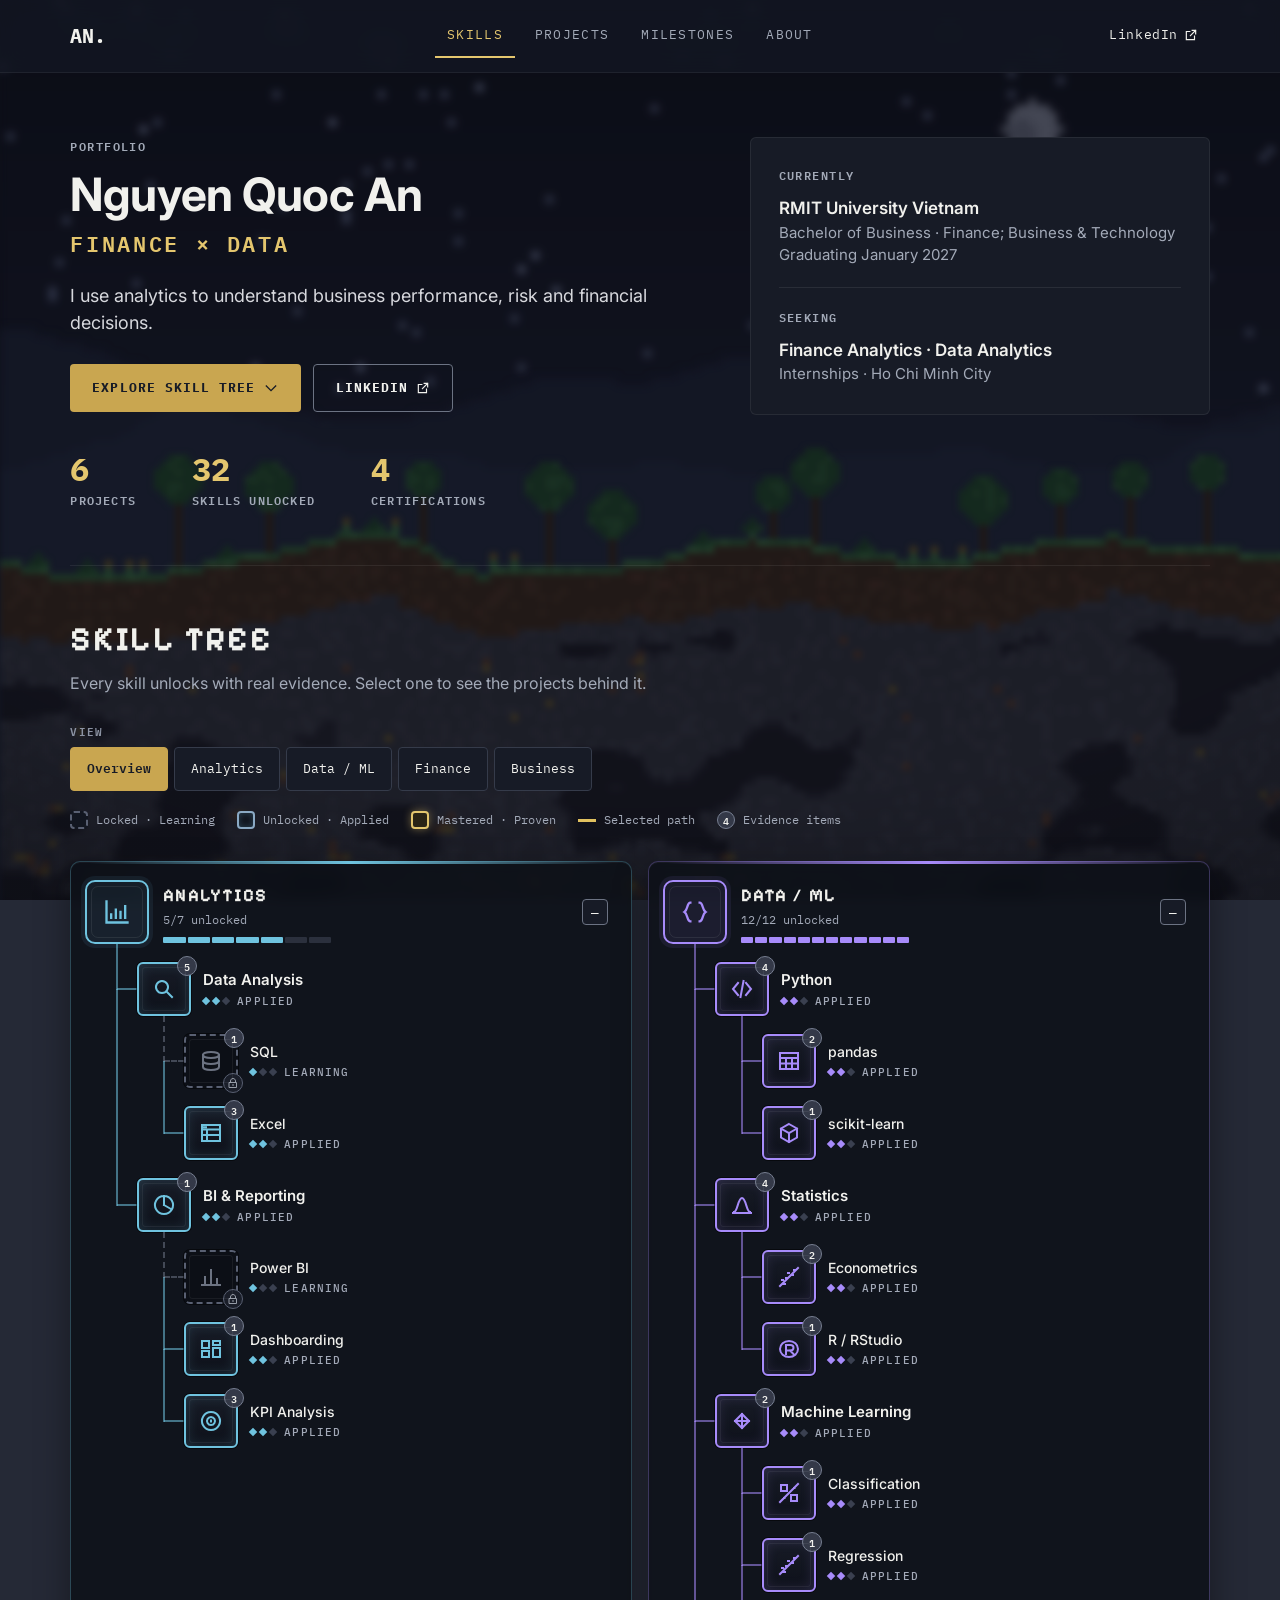
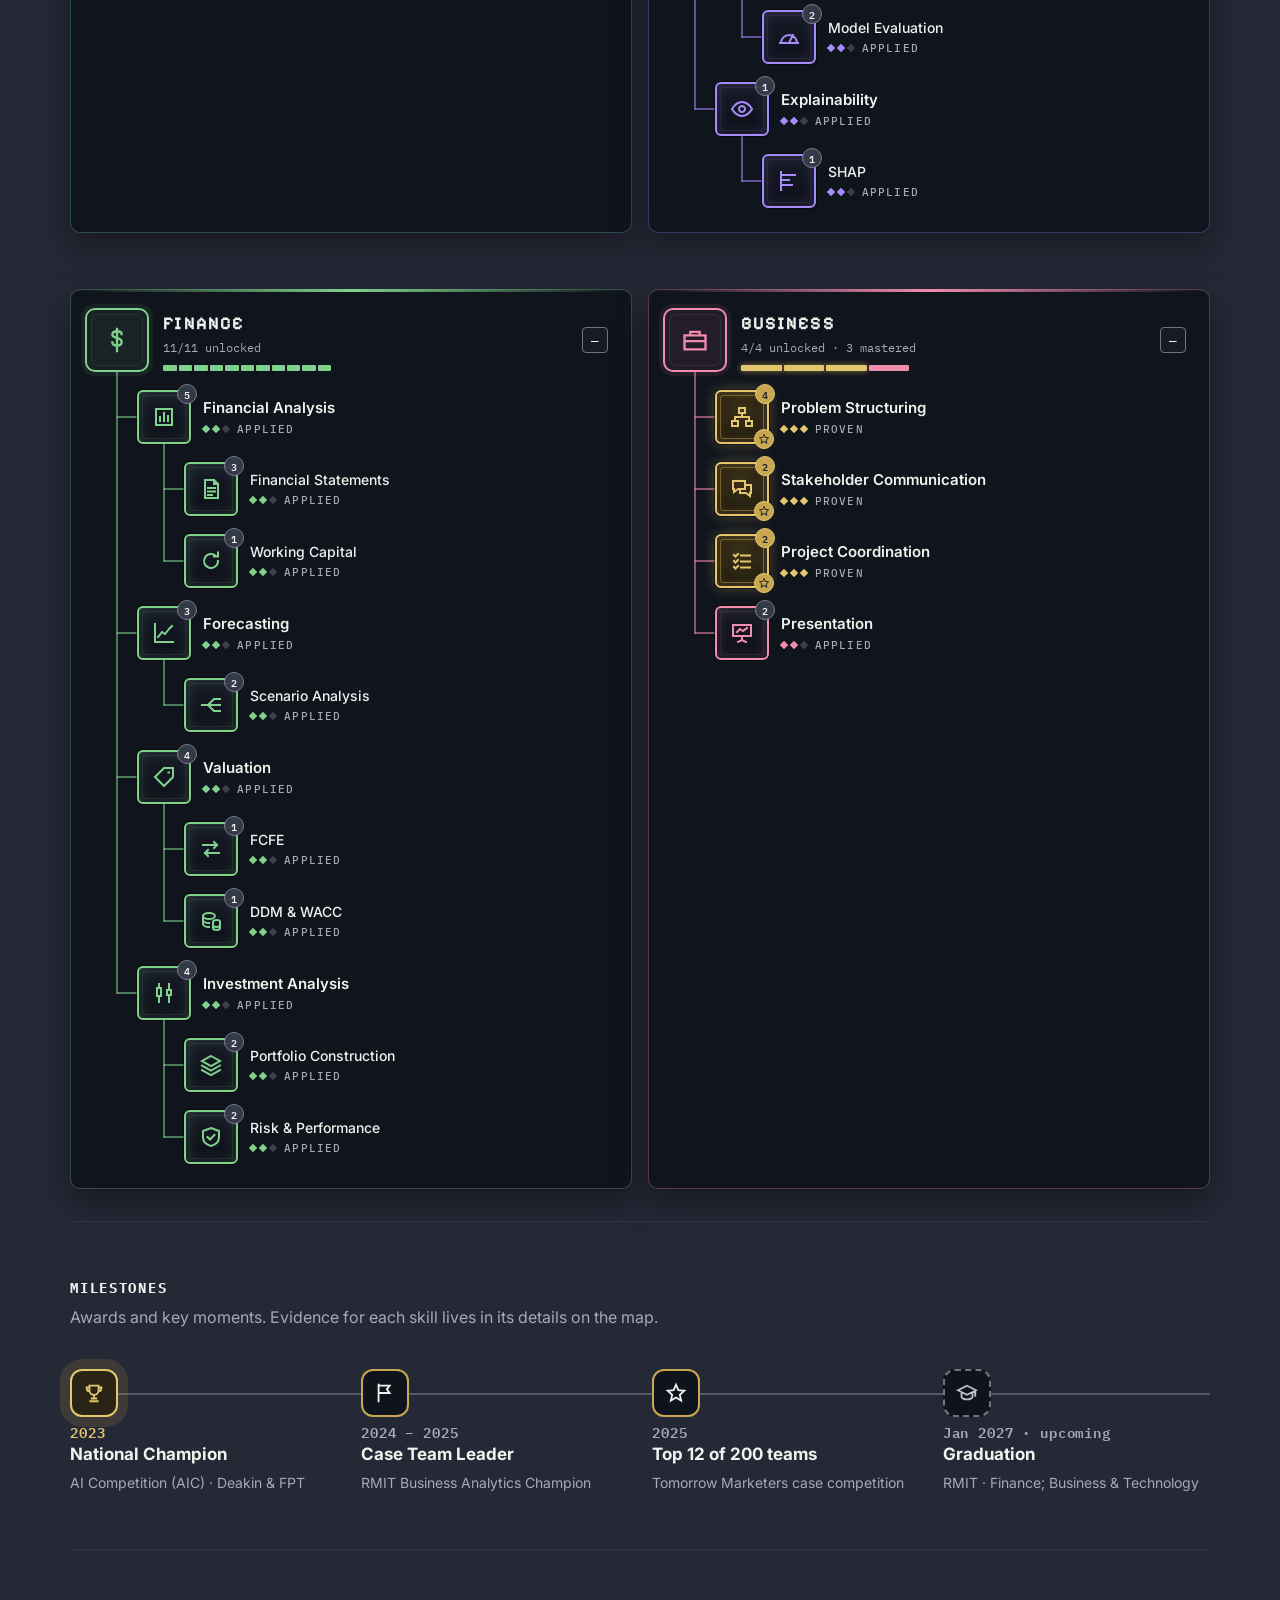
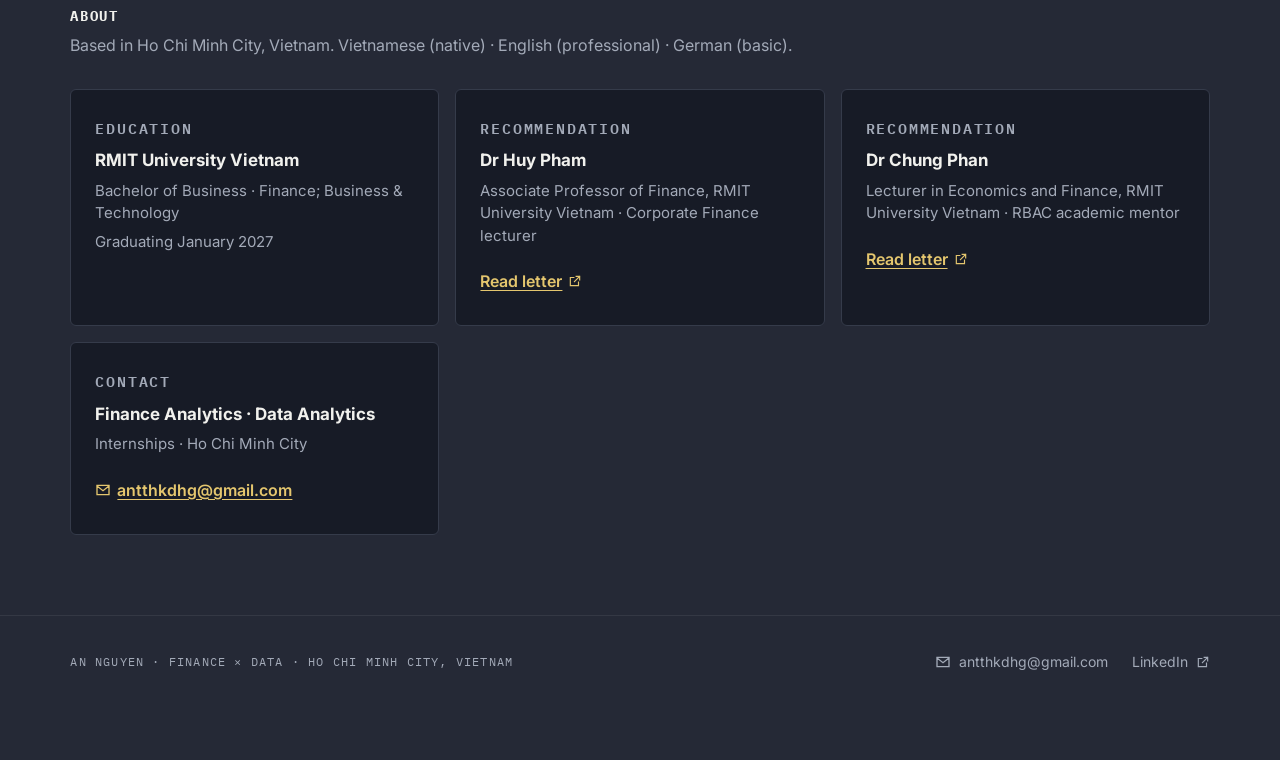
==== index.html @ 6ea1de34 "Rename hero button to Explore skill tree Co-Authored-By: Claude Opus 5.5 <noreply@anthropic.com> Cla" ====
<!doctype html>
<html lang="en">
<head>
  <meta charset="utf-8">
  <meta name="viewport" content="width=device-width, initial-scale=1">
  <title>Nguyen Quoc An · Finance × Data</title>
  <meta name="description" content="Portfolio of Nguyen Quoc An (An Nguyen): finance and data analytics skills, each connected to the projects, roles and certifications that prove it.">
  <meta property="og:title" content="Nguyen Quoc An · Finance × Data">
  <meta property="og:description" content="A skill tree of finance and data skills, each unlocked by real evidence.">
  <meta property="og:type" content="website">
  <meta name="theme-color" content="#252936">
  <link rel="icon" href="assets/img/favicon.svg" type="image/svg+xml">
  <link rel="preconnect" href="https://fonts.googleapis.com">
  <link rel="preconnect" href="https://fonts.gstatic.com" crossorigin>
  <link href="https://fonts.googleapis.com/css2?family=IBM+Plex+Mono:wght@400;500;600;700&family=Inter:wght@400;500;600;700&family=Pixelify+Sans:wght@600;700&display=swap" rel="stylesheet">
  <link rel="stylesheet" href="assets/css/style.css?v=202610120314">
</head>
<body>
  <a class="skip-link" href="#main">Skip to content</a>
  <header class="site-header" id="site-header"></header>

  <main id="main">
    <!-- Hero (filled from data.js) -->
    <section class="hero container" aria-labelledby="hero-name">
      <div class="hero__grid">
        <div>
          <p class="kicker">Portfolio</p>
          <h1 id="hero-name"></h1>
          <p class="hero__tag" id="hero-tag"></p>
          <p class="hero__intro" id="hero-intro"></p>
          <div class="hero__actions" id="hero-actions"></div>
          <ul class="stats" id="hero-stats" aria-label="At a glance"></ul>
        </div>
        <aside class="status-card" id="status-card" aria-label="Current status"></aside>
      </div>
    </section>

    <div class="container"><hr class="divider"></div>

    <!-- Capability map -->
    <section class="map-section container" id="map" aria-labelledby="map-title">
      <h2 class="section-title" id="map-title">Skill tree</h2>
      <p class="section-sub">Every skill unlocks with real evidence. Select one to see the projects behind it.</p>

      <div class="map-controls">
        <fieldset class="view-control">
          <legend>View</legend>
          <div class="opts" id="view-opts"></div>
        </fieldset>
        <ul class="legend" aria-label="Legend">
          <li><span class="lg-node lg-node--learning" aria-hidden="true"></span>Locked · Learning</li>
          <li><span class="lg-node" aria-hidden="true"></span>Unlocked · Applied</li>
          <li><span class="lg-node lg-node--proven" aria-hidden="true"></span>Mastered · Proven</li>
          <li><span class="lg lg--path" aria-hidden="true"></span>Selected path</li>
          <li><span class="lg lg--badge" aria-hidden="true">4</span>Evidence items</li>
        </ul>
      </div>

      <div class="map-desktop" id="map-desktop">
        <svg class="map-trunk" id="map-trunk" aria-hidden="true"></svg>
        <div class="map-root" id="map-root"></div>
        <div class="branches" id="branches"></div>
      </div>
      <div class="map-mobile" id="map-mobile"></div>
      <noscript><p class="empty">The capability map needs JavaScript. You can still browse the <a href="projects.html">projects</a>.</p></noscript>
    </section>

    <div class="container"><hr class="divider"></div>

    <!-- Milestones -->
    <section class="block container" id="milestones" aria-labelledby="ms-title">
      <h2 class="section-title" id="ms-title">Milestones</h2>
      <p class="section-sub">Awards and key moments. Evidence for each skill lives in its details on the map.</p>
      <ol class="timeline" id="timeline"></ol>
    </section>

    <div class="container"><hr class="divider"></div>

    <!-- About -->
    <section class="block container" id="about" aria-labelledby="about-title">
      <h2 class="section-title" id="about-title">About</h2>
      <p class="section-sub" id="about-sub"></p>
      <div class="about-grid" id="about-grid"></div>
    </section>
  </main>

  <footer class="site-footer" id="site-footer"></footer>

  <!-- Evidence drawer (desktop) / bottom sheet (mobile) -->
  <div class="scrim" id="scrim" hidden></div>
  <aside class="drawer" id="drawer" role="dialog" aria-modal="true" aria-labelledby="drawer-title" hidden>
    <div class="drawer__inner" id="drawer-inner"></div>
  </aside>
  <div class="preview" id="preview" aria-hidden="true"></div>

  <script src="assets/js/bg.js?v=202610120314" defer></script>
  <script src="assets/js/data.js?v=202610120314"></script>
  <script src="assets/js/common.js?v=202610120314"></script>
  <script src="assets/js/map.js?v=202610120314"></script>
</body>
</html>
---- assets/css/style.css ----
/* ==========================================================================
   An Nguyen — Finance × Data portfolio
   Design tokens first; components reference tokens, never raw hex.
   ========================================================================== */
:root {
  --surface-base: #252936;
  --surface-elevated: #171B26;
  --surface-node: #0F131C;
  --surface-raised: #1E2230;
  --surface-header: #1F2330;
  --text-primary: #F1F1ED;
  --text-secondary: #A3AAB8;
  --text-muted: #8C93A3;
  --border-default: #606877;
  --border-subtle: #353B4A;
  --border-hover: #B7BDC8;
  --border-active: #E4C66E;
  --connector: rgba(129, 136, 151, 0.7);
  --connector-related: rgba(201, 166, 80, 0.55);
  --connector-selected: #E1C15F;
  --accent-gold: #C9A650;
  --accent-gold-hi: #E4C66E;
  --accent-data: #72B7B2;
  --accent-finance: #87A7D7;
  --state-learning: #6E7686;
  --state-proven: #C9A650;
  --proven-fill: #2A2416;
  --tooltip-fill: #150F1C;
  --tooltip-edge: #573B76;
  --on-gold: #171B26;

  --font-sans: "Inter", system-ui, -apple-system, "Segoe UI", Roboto, sans-serif;
  --font-mono: "IBM Plex Mono", ui-monospace, SFMono-Regular, Menlo, Consolas, monospace;

  --gutter: clamp(16px, 5.5vw, 80px);
  --radius: 4px;
  --node: 58px;
  --row-gap: 18px;
  --stub: 20px;

  --bg-sky: #0B0E18;
  --bg-blur: 3px;
  --bg-tint: rgba(18, 21, 31, 0.28);
  --surface-glass: rgba(20, 24, 35, 0.78);

  --t-fast: 140ms;
  --t-mid: 200ms;
  --t-slow: 260ms;
  --ease: cubic-bezier(0.2, 0.7, 0.2, 1);
}

*, *::before, *::after { box-sizing: border-box; }
html { scroll-behavior: smooth; scroll-padding-top: 88px; }
body {
  margin: 0;
  background: var(--surface-base);
  color: var(--text-primary);
  font-family: var(--font-sans);
  font-size: 16px;
  line-height: 1.5;
  -webkit-font-smoothing: antialiased;
}
img, svg { display: block; }

/* ---- Pixel-world background (drawn by assets/js/bg.js) ----
   Fixed behind all content. Each layer is blurred once and only translated
   on scroll, so the blur is never recomputed while scrolling. */
.world-bg { position: fixed; inset: 0; z-index: -1; overflow: hidden; pointer-events: none; background: var(--bg-sky); }
.world-bg__layer { position: absolute; left: 0; top: 0; image-rendering: pixelated; image-rendering: crisp-edges; filter: blur(var(--bg-blur)); will-change: transform; transform: translate3d(0, 0, 0); }
.world-bg__sky { filter: blur(calc(var(--bg-blur) + 1px)); }
.world-bg__far { filter: blur(calc(var(--bg-blur) + 2px)); }
.world-bg::after { content: ""; position: absolute; inset: 0; background:
    radial-gradient(120% 90% at 50% 40%, transparent 55%, rgba(5, 6, 10, 0.45) 100%),
    var(--bg-tint); }
@media print { .world-bg { display: none; } }
a { color: var(--accent-gold-hi); text-underline-offset: 3px; }
a:hover { color: #F3DC94; }
button { font: inherit; color: inherit; }
:focus-visible { outline: 2px solid #FFFFFF; outline-offset: 3px; border-radius: 2px; }
.icon { fill: none; stroke: currentColor; stroke-width: 2; stroke-linecap: square; stroke-linejoin: miter; flex: none; }
.mono { font-family: var(--font-mono); }
.sr-only { position: absolute; width: 1px; height: 1px; padding: 0; margin: -1px; overflow: hidden; clip: rect(0, 0, 0, 0); white-space: nowrap; border: 0; }
.container { width: 100%; max-width: 1440px; margin: 0 auto; padding-inline: var(--gutter); }

.skip-link { position: absolute; left: 16px; top: -48px; z-index: 100; background: var(--accent-gold); color: var(--on-gold); padding: 10px 16px; border-radius: var(--radius); font-weight: 600; }
.skip-link:focus { top: 12px; }

.kicker { font-family: var(--font-mono); font-size: 12px; font-weight: 600; letter-spacing: 0.12em; text-transform: uppercase; color: var(--text-secondary); margin: 0; }
.section-title { font-family: var(--font-mono); font-size: 14px; font-weight: 700; letter-spacing: 0.12em; text-transform: uppercase; margin: 0; }
.section-sub { color: var(--text-secondary); margin: 6px 0 0; font-size: 16px; }
.divider { border: 0; border-top: 1px solid rgba(255, 255, 255, 0.07); margin: 0; }

/* ------------------------------------------------------------ header */
.site-header { position: sticky; top: 0; z-index: 40; background: var(--surface-header); border-bottom: 1px solid rgba(255, 255, 255, 0.06); }
@supports ((backdrop-filter: blur(1px)) or (-webkit-backdrop-filter: blur(1px))) {
  .site-header { background: var(--surface-glass); -webkit-backdrop-filter: blur(14px) saturate(120%); backdrop-filter: blur(14px) saturate(120%); }
}
.header__inner { height: 72px; display: flex; align-items: center; gap: 24px; }
.brand { font-family: var(--font-mono); font-weight: 700; font-size: 20px; color: var(--text-primary); text-decoration: none; }
.nav { display: flex; align-items: center; flex: 1; justify-content: space-between; margin-left: 32px; }
.nav ul { display: flex; gap: 8px; list-style: none; margin: 0 auto; padding: 0; }
.nav a { font-family: var(--font-mono); font-size: 13px; letter-spacing: 0.1em; text-transform: uppercase; color: var(--text-secondary); text-decoration: none; display: inline-flex; align-items: center; gap: 6px; min-height: 44px; padding: 0 12px; border-bottom: 2px solid transparent; }
.nav a:hover { color: var(--text-primary); }
.nav a[aria-current="page"] { color: var(--accent-gold-hi); border-bottom-color: var(--accent-gold-hi); }
.nav__ext { display: flex; gap: 4px; }
.nav__ext a { color: var(--text-primary); text-transform: none; letter-spacing: 0.04em; }
.menu-btn { display: none; margin-left: auto; width: 44px; height: 44px; align-items: center; justify-content: center; background: transparent; border: 1px solid var(--border-subtle); border-radius: var(--radius); cursor: pointer; }

@media (max-width: 879px) {
  .menu-btn { display: inline-flex; }
  .nav { display: none; position: absolute; top: 72px; left: 0; right: 0; margin: 0; flex-direction: column; align-items: stretch; background: var(--surface-header); border-bottom: 1px solid var(--border-subtle); padding: 8px var(--gutter) 16px; }
  .nav.is-open { display: flex; }
  .nav ul { flex-direction: column; margin: 0; gap: 0; }
  .nav a { min-height: 48px; border-bottom: 1px solid var(--border-subtle); }
  .nav a[aria-current="page"] { border-bottom-color: var(--border-subtle); }
  .nav__ext { flex-direction: column; }
}

/* ------------------------------------------------------------ buttons, chips, pills */
.btn { display: inline-flex; align-items: center; justify-content: center; gap: 8px; min-height: 48px; padding: 0 22px; border-radius: var(--radius); font-family: var(--font-mono); font-size: 13px; font-weight: 700; letter-spacing: 0.08em; text-transform: uppercase; text-decoration: none; cursor: pointer; transition: background var(--t-fast), border-color var(--t-fast), color var(--t-fast); }
.btn--primary { background: var(--accent-gold); color: var(--on-gold); border: 0; }
.btn--primary:hover { background: var(--accent-gold-hi); color: var(--on-gold); }
.btn--ghost { background: transparent; color: var(--text-primary); border: 1.5px solid #6C7383; }
.btn--ghost:hover { border-color: var(--border-hover); color: var(--text-primary); }
.btn--block { width: 100%; }

.chip { display: inline-flex; align-items: center; gap: 6px; min-height: 40px; padding: 0 16px; border-radius: 999px; background: var(--surface-raised); border: 1px solid var(--border-subtle); color: var(--text-primary); font-family: var(--font-mono); font-size: 13px; text-decoration: none; cursor: pointer; transition: border-color var(--t-fast), background var(--t-fast); }
.chip:hover { border-color: var(--border-hover); color: var(--text-primary); }
.chip[aria-pressed="true"] { background: var(--accent-gold); border-color: var(--accent-gold); color: var(--on-gold); font-weight: 600; }
.chip--sm { min-height: 32px; padding: 0 12px; font-size: 12px; }
.chips { display: flex; flex-wrap: wrap; gap: 8px; margin: 0; padding: 0; list-style: none; }

.pill { display: inline-flex; align-items: center; height: 26px; padding: 0 12px; border-radius: 13px; font-family: var(--font-mono); font-size: 11px; font-weight: 600; letter-spacing: 0.1em; text-transform: uppercase; border: 1.5px solid var(--border-default); background: var(--surface-raised); }
.pill--proven { background: var(--proven-fill); border-color: var(--state-proven); color: var(--accent-gold-hi); }
.pill--learning { background: var(--surface-node); border-style: dashed; border-color: var(--state-learning); color: #C9CED8; }

/* ------------------------------------------------------------ hero */
.hero { padding-block: 64px 56px; }
.hero__grid { display: grid; grid-template-columns: minmax(0, 1fr) 460px; gap: 48px; align-items: start; }
.hero h1 { font-size: clamp(36px, 5vw, 46px); line-height: 1.12; margin: 14px 0 6px; font-weight: 700; letter-spacing: -0.01em; }
.hero__tag { font-family: var(--font-mono); font-size: clamp(18px, 2.2vw, 22px); font-weight: 600; letter-spacing: 0.12em; color: var(--accent-gold-hi); text-transform: uppercase; margin: 0; }
.hero__intro { font-size: 18px; color: #D7D8DD; max-width: 34em; margin: 22px 0 28px; }
.hero__actions { display: flex; flex-wrap: wrap; gap: 12px; }
.stats { display: flex; flex-wrap: wrap; gap: 24px 56px; margin: 40px 0 0; padding: 0; list-style: none; }
.stats li { display: flex; flex-direction: column; }
.stats strong { font-family: var(--font-mono); font-size: 32px; line-height: 1.1; color: var(--accent-gold-hi); }
.stats span { font-family: var(--font-mono); font-size: 12px; font-weight: 600; letter-spacing: 0.1em; text-transform: uppercase; color: var(--text-secondary); margin-top: 4px; }
.status-card { background: var(--surface-elevated); border: 1px solid rgba(255, 255, 255, 0.07); border-radius: 6px; padding: 28px; }
.status-card h2 { margin: 0 0 12px; }
.status-card p { margin: 0; }
.status-card .strong { font-size: 17px; font-weight: 600; }
.status-card .muted { color: var(--text-secondary); font-size: 15px; }
.status-card hr { border: 0; border-top: 1px solid rgba(255, 255, 255, 0.08); margin: 20px 0; }
@media (max-width: 999px) { .hero__grid { grid-template-columns: 1fr; } }

/* ------------------------------------------------------------ capability map */
.map-section { padding-block: 48px 32px; }
.map-controls { display: flex; flex-wrap: wrap; align-items: flex-end; justify-content: space-between; gap: 20px 32px; margin: 28px 0 8px; }
.view-control { border: 0; margin: 0; padding: 0; }
.view-control legend { font-family: var(--font-mono); font-size: 11px; font-weight: 600; letter-spacing: 0.12em; color: var(--text-muted); text-transform: uppercase; margin-bottom: 8px; padding: 0; }
.view-control .opts { display: flex; flex-wrap: wrap; gap: 6px; }
.seg { min-height: 44px; padding: 0 16px; border-radius: var(--radius); background: var(--surface-elevated); border: 1px solid var(--border-subtle); font-family: var(--font-mono); font-size: 13px; cursor: pointer; transition: background var(--t-fast), border-color var(--t-fast); }
.seg:hover { border-color: var(--border-hover); }
.seg[aria-pressed="true"] { background: var(--accent-gold); border-color: var(--accent-gold); color: var(--on-gold); font-weight: 600; }
.legend { display: flex; flex-wrap: wrap; gap: 10px 22px; margin: 0; padding: 0; list-style: none; font-family: var(--font-mono); font-size: 12px; color: var(--text-secondary); }
.legend li { display: inline-flex; align-items: center; gap: 8px; }
.lg { width: 16px; height: 16px; border-radius: 3px; border: 2px solid var(--border-default); background: var(--surface-node); }
.lg--learning { border-style: dashed; border-color: var(--state-learning); }
.lg--proven { background: var(--proven-fill); border-color: var(--state-proven); }
.lg--path { width: 18px; height: 0; border: 0; border-top: 3px solid var(--connector-selected); border-radius: 0; background: none; }
.lg--badge { width: 18px; height: 18px; border-radius: 50%; border: 1px solid #777F91; background: #343948; display: grid; place-items: center; font-size: 10px; font-weight: 600; color: var(--text-primary); }

/* tree (desktop / tablet) */
.map-desktop { position: relative; margin-top: 32px; }
.map-trunk { position: absolute; inset: 0; width: 100%; height: 100%; pointer-events: none; overflow: visible; }
.map-trunk path { fill: none; stroke: var(--connector); stroke-width: 2; }
.map-trunk path.sel { stroke: var(--connector-selected); stroke-width: 3; filter: drop-shadow(0 0 4px rgba(225, 193, 95, 0.55)); }
.map-root { position: relative; display: flex; align-items: center; justify-content: center; gap: 16px; margin: 0 auto 80px; width: max-content; z-index: 1; }
.root-node { width: 72px; height: 72px; border-radius: 6px; border: 3px solid var(--accent-gold); background: #1B2030; display: grid; place-items: center; font-family: var(--font-mono); font-weight: 700; font-size: 22px; color: var(--accent-gold-hi); box-shadow: 0 0 0 8px rgba(228, 198, 110, 0.12); position: relative; }
.root-node::after { content: ""; position: absolute; inset: 4px; border: 1px solid rgba(255, 255, 255, 0.08); border-radius: 3px; }
.map-root__label { position: absolute; left: calc(100% + 16px); white-space: nowrap; font-family: var(--font-mono); font-size: 13px; }
.map-root__label strong { display: block; letter-spacing: 0.1em; }
.map-root__label span { color: var(--text-secondary); }
.branches { display: grid; grid-template-columns: repeat(4, minmax(0, 1fr)); column-gap: 24px; row-gap: 56px; position: relative; z-index: 1; }

.cat-row { display: flex; align-items: center; gap: 14px; min-height: 64px; }
.cat-node { width: 64px; height: 64px; flex: none; border-radius: 10px; border: 2px solid #8C93A3; background: var(--surface-raised); display: grid; place-items: center; position: relative; }
.cat-node::after { content: ""; position: absolute; inset: 4px; border: 1px solid rgba(255, 255, 255, 0.08); border-radius: 7px; }
.cat-node .icon { width: 28px; height: 28px; }
.branch.on-path .cat-node { border-color: var(--accent-gold-hi); box-shadow: 0 0 0 7px rgba(228, 198, 110, 0.18); }
.cat-label { min-width: 0; }
.cat-label h3 { font-family: var(--font-mono); font-size: 14px; font-weight: 700; letter-spacing: 0.12em; text-transform: uppercase; margin: 0; }
.cat-label p { font-family: var(--font-mono); font-size: 12px; color: var(--text-secondary); margin: 2px 0 0; }
.toggle { margin-left: auto; width: 44px; height: 44px; flex: none; display: grid; place-items: center; background: transparent; border: 0; cursor: pointer; padding: 0; }
.toggle span { width: 26px; height: 26px; display: grid; place-items: center; border: 1px solid #6C7383; border-radius: 4px; background: var(--surface-elevated); font-family: var(--font-mono); font-size: 16px; line-height: 1; }
.toggle:hover span { border-color: var(--border-hover); }

.tree, .tree ul { list-style: none; margin: var(--row-gap) 0 0; padding: 0 0 0 var(--stub); }
.tree { margin-left: 32px; }
.tree ul { margin-left: calc(var(--node) / 2); }
.branch.is-collapsed .tree { display: none; }
.tree li { position: relative; margin-top: var(--row-gap); --lc-in: var(--connector); --lc-out: var(--connector); --lc-stub: var(--connector); }
.tree li:first-child { margin-top: 0; }
.tree li::before { content: ""; position: absolute; left: calc(-1 * var(--stub) - 1px); top: calc(-1 * var(--row-gap)); height: calc(var(--row-gap) + var(--node) / 2 + 1px); border-left: 2px solid var(--lc-in); }
.tree li::after { content: ""; position: absolute; left: calc(-1 * var(--stub) - 1px); top: calc(var(--node) / 2); bottom: 0; border-left: 2px solid var(--lc-out); }
.tree li:last-child::after { display: none; }
.tree li > .row::before { content: ""; position: absolute; left: calc(-1 * var(--stub)); top: calc(var(--node) / 2 - 1px); width: var(--stub); border-top: 2px solid var(--lc-stub); }
.tree li.path-through { --lc-in: var(--connector-selected); --lc-out: var(--connector-selected); }
.tree li.path-end { --lc-in: var(--connector-selected); --lc-stub: var(--connector-selected); }
.tree li.rel { --lc-in: var(--connector-related); --lc-out: var(--connector-related); --lc-stub: var(--connector-related); }
.tree li.path-through::before, .tree li.path-through::after, .tree li.path-end::before, .tree li.path-end > .row::before { filter: drop-shadow(0 0 3px rgba(225, 193, 95, 0.55)); }

.row { position: relative; display: flex; align-items: center; gap: 12px; width: 100%; min-height: var(--node); padding: 0; background: transparent; border: 0; text-align: left; cursor: pointer; border-radius: 6px; }
.row:focus-visible { outline: none; }
.tree .row { align-items: flex-start; }
.tree .row__text { padding-top: 9px; }
.row:focus-visible .node { outline: 2px solid #FFFFFF; outline-offset: 4px; }
.row__text { min-width: 0; display: flex; flex-direction: column; }
.row__name { font-size: 15px; font-weight: 600; line-height: 1.25; overflow-wrap: anywhere; }
.tree ul .row__name { font-size: 14px; font-weight: 500; }
.row__meta { font-family: var(--font-mono); font-size: 11px; font-weight: 500; letter-spacing: 0.1em; text-transform: uppercase; color: var(--text-secondary); margin-top: 3px; }
.row:hover .row__name { color: #FFFFFF; }

.node { position: relative; width: var(--node); height: var(--node); flex: none; border-radius: var(--radius); border: 2px solid var(--border-default); background: var(--surface-node); display: grid; place-items: center; color: var(--text-primary); transition: border-color var(--t-fast) var(--ease), background var(--t-fast) var(--ease), box-shadow var(--t-fast) var(--ease), transform var(--t-mid) var(--ease); }
.node::after { content: ""; position: absolute; inset: 4px; border: 1px solid rgba(255, 255, 255, 0.08); border-radius: 2px; pointer-events: none; }
.node .icon { transition: transform var(--t-fast) var(--ease); }
.node.is-learning { border-style: dashed; border-color: var(--state-learning); color: #BCC2CD; }
.node.is-proven { background: var(--proven-fill); border-color: var(--state-proven); color: var(--accent-gold-hi); }
.node.is-proven::after { border-color: rgba(201, 166, 80, 0.45); }
.row:hover .node { border-color: var(--border-hover); background: #161B26; box-shadow: 0 0 0 6px rgba(255, 255, 255, 0.06); }
.row:hover .node.is-proven { border-color: var(--accent-gold-hi); background: #332B19; }
.row:hover .node .icon { transform: translateY(-1px); }
.li-related > .row .node { border-color: #8F7A45; }
.row.is-selected .node { border-color: var(--accent-gold-hi); box-shadow: 0 0 0 8px rgba(228, 198, 110, 0.2); transform: scale(1.04); }
.badge { position: absolute; top: -8px; right: -8px; min-width: 20px; height: 20px; padding: 0 4px; border-radius: 10px; background: #343948; border: 1px solid #777F91; font-family: var(--font-mono); font-size: 10px; font-weight: 600; line-height: 18px; text-align: center; color: var(--text-primary); }
.node.is-proven .badge { background: var(--accent-gold); border-color: var(--accent-gold-hi); color: var(--on-gold); }

@media (max-width: 1319px) {
  .branches { grid-template-columns: repeat(2, minmax(0, 1fr)); column-gap: 40px; }
  .map-trunk, .map-root { display: none; }
}

/* mobile accordion */
.map-mobile { display: none; margin-top: 24px; }
.acc { margin: 0 0 8px; border: 1px solid var(--border-subtle); border-radius: 6px; background: var(--surface-raised); }
.acc.is-open { background: var(--surface-elevated); border-color: var(--accent-gold); }
.acc__head { display: flex; align-items: center; gap: 14px; width: 100%; min-height: 72px; padding: 12px 14px; background: transparent; border: 0; text-align: left; cursor: pointer; }
.acc__head .cat-node { width: 44px; height: 44px; border-radius: 8px; }
.acc__head .cat-node .icon { width: 22px; height: 22px; }
.acc__head .icon.chev { margin-left: auto; color: var(--text-secondary); transition: transform var(--t-mid) var(--ease); }
.acc.is-open .acc__head .icon.chev { transform: rotate(90deg); }
.acc__panel { list-style: none; margin: 0; padding: 0 8px 8px; }
.acc__panel li { border-top: 1px solid var(--border-subtle); }
.acc__panel .row { min-height: 64px; padding: 8px 6px; }
.acc__panel .lvl3 .row { padding-left: 34px; }
.acc__panel .node { width: 44px; height: 44px; --node: 44px; }
.acc__panel .node .icon { width: 20px; height: 20px; }
.acc__panel .badge { display: none; }
.acc__panel .row__name { font-size: 16px; }
.acc__panel .lvl3 .row__name { font-size: 15px; font-weight: 500; }
.acc__panel .row .chev { margin-left: auto; color: var(--text-secondary); }
@media (max-width: 759px) {
  .map-desktop { display: none; }
  .map-mobile { display: block; }
}

/* preview (hover / keyboard focus) */
.preview { position: absolute; z-index: 30; width: 264px; padding: 16px 18px; background: var(--tooltip-fill); border: 2px solid var(--tooltip-edge); border-radius: 6px; box-shadow: 0 10px 30px rgba(0, 0, 0, 0.45); pointer-events: none; opacity: 0; transform: translateY(4px); transition: opacity var(--t-fast) var(--ease), transform var(--t-fast) var(--ease); }
.preview.is-on { opacity: 1; transform: none; }
.preview::before { content: ""; position: absolute; top: -9px; left: 24px; width: 14px; height: 14px; background: var(--tooltip-fill); border-left: 2px solid var(--tooltip-edge); border-top: 2px solid var(--tooltip-edge); transform: rotate(45deg); }
.preview h4 { margin: 0; font-family: var(--font-mono); font-size: 13px; letter-spacing: 0.08em; text-transform: uppercase; color: var(--accent-gold-hi); }
.preview .st { margin: 4px 0 0; font-weight: 600; font-size: 14px; }
.preview .use { margin: 6px 0 0; color: var(--text-secondary); font-size: 14px; }
.preview .k { margin: 10px 0 2px; font-family: var(--font-mono); font-size: 11px; letter-spacing: 0.1em; color: var(--text-muted); text-transform: uppercase; }
.preview ul { margin: 0; padding: 0; list-style: none; font-size: 13px; }
.preview .cta { margin: 12px 0 0; font-family: var(--font-mono); font-size: 12px; font-weight: 700; letter-spacing: 0.08em; color: var(--accent-gold-hi); }

/* drawer / bottom sheet */
.scrim { position: fixed; inset: 0; z-index: 50; background: rgba(5, 6, 10, 0.45); opacity: 0; transition: opacity var(--t-slow) var(--ease); }
.scrim.is-on { opacity: 1; }
.drawer { position: fixed; z-index: 60; top: 0; right: 0; bottom: 0; width: min(440px, 100%); background: var(--surface-elevated); border-left: 1px solid var(--border-subtle); box-shadow: -24px 0 48px rgba(0, 0, 0, 0.35); overflow-y: auto; overscroll-behavior: contain; opacity: 0; transform: translateX(24px); transition: transform var(--t-slow) var(--ease), opacity var(--t-slow) var(--ease); }
.drawer.is-on { opacity: 1; transform: none; }
.drawer__inner { padding: 28px 32px 40px; }
.drawer__top { display: flex; align-items: flex-start; justify-content: space-between; gap: 16px; }
.icon-btn { width: 44px; height: 44px; flex: none; display: grid; place-items: center; background: var(--surface-raised); border: 1px solid var(--border-subtle); border-radius: var(--radius); cursor: pointer; }
.icon-btn:hover { border-color: var(--border-hover); }
.drawer h2 { font-size: 30px; line-height: 1.15; margin: 10px 0 12px; }
.drawer__status { display: flex; align-items: center; gap: 12px; color: var(--text-secondary); font-size: 14px; }
.drawer__desc { margin: 20px 0 0; }
.drawer hr { border: 0; border-top: 1px solid var(--border-subtle); margin: 24px 0; }
.drawer h3 { font-family: var(--font-mono); font-size: 12px; font-weight: 600; letter-spacing: 0.12em; text-transform: uppercase; color: var(--text-secondary); margin: 26px 0 12px; display: flex; justify-content: space-between; }
.drawer h3 small { font-weight: 500; color: var(--text-muted); letter-spacing: 0; }
.ev-card { display: block; padding: 16px; margin-bottom: 12px; background: var(--surface-raised); border: 1px solid var(--border-subtle); border-radius: 6px; color: var(--text-primary); text-decoration: none; }
a.ev-card:hover { border-color: var(--border-hover); color: var(--text-primary); }
.ev-card .t { font-family: var(--font-mono); font-size: 11px; font-weight: 600; letter-spacing: 0.1em; text-transform: uppercase; color: var(--accent-data); margin: 0; }
.ev-card .n { font-size: 16px; font-weight: 600; margin: 4px 0 0; }
.ev-card .s { display: flex; justify-content: space-between; gap: 12px; flex-wrap: wrap; font-size: 14px; color: var(--text-secondary); margin: 4px 0 0; }
.ev-card .go { color: var(--accent-gold-hi); font-weight: 600; display: inline-flex; align-items: center; gap: 6px; }
.ev-list { list-style: none; margin: 0; padding: 0; }
.ev-list li { position: relative; padding-left: 18px; margin-bottom: 12px; }
.ev-list li::before { content: ""; position: absolute; left: 0; top: 9px; width: 6px; height: 6px; background: var(--accent-gold); }
.ev-list .n { display: block; font-size: 15px; font-weight: 500; }
.ev-list .s { display: block; font-size: 13px; color: var(--text-secondary); }
.note { margin-top: 28px; padding: 14px 16px; background: #13161F; border: 1px solid var(--border-subtle); border-radius: 6px; font-size: 13px; color: var(--text-secondary); }
.note p { margin: 0; }
.note .kicker { font-size: 11px; color: var(--text-muted); margin-bottom: 6px; }
.empty { color: var(--text-secondary); font-size: 15px; }
.drawer .btn--block { margin-top: 24px; }
.sheet-handle { display: none; }

@media (max-width: 759px) {
  .drawer { top: auto; left: 0; width: 100%; max-height: 82vh; border-left: 0; border-top: 1px solid var(--border-subtle); border-radius: 16px 16px 0 0; transform: translateY(32px); }
  .drawer__inner { padding: 12px 24px 32px; }
  .sheet-handle { display: block; width: 40px; height: 4px; border-radius: 2px; background: #6C7383; margin: 0 auto 14px; }
  .drawer h2 { font-size: 26px; }
  .scrim { background: rgba(5, 6, 10, 0.62); }
}

/* ------------------------------------------------------------ milestones, about */
.block { padding-block: 56px; }
.timeline { position: relative; display: grid; grid-template-columns: repeat(4, minmax(0, 1fr)); gap: 24px; margin: 40px 0 0; padding: 0; list-style: none; }
.timeline::before { content: ""; position: absolute; left: 0; right: 0; top: 24px; border-top: 2px solid rgba(129, 136, 151, 0.5); }
.ms { position: relative; }
.ms__mark { width: 48px; height: 48px; border-radius: 12px; display: grid; place-items: center; border: 2px solid var(--accent-gold); background: var(--surface-node); position: relative; }
.ms--featured .ms__mark { background: var(--proven-fill); border-color: var(--accent-gold-hi); color: var(--accent-gold-hi); box-shadow: 0 0 0 10px rgba(240, 180, 76, 0.12); }
.ms--upcoming .ms__mark { border-style: dashed; border-color: var(--state-learning); color: #BCC2CD; }
.ms__year { font-family: var(--font-mono); font-size: 13px; font-weight: 600; letter-spacing: 0.06em; color: var(--text-secondary); margin: 18px 0 4px; }
.ms--featured .ms__year { color: var(--accent-gold-hi); }
.ms h3 { margin: 0; font-size: 17px; }
.ms p { margin: 4px 0 0; color: var(--text-secondary); font-size: 14px; }
@media (max-width: 759px) {
  .timeline { grid-template-columns: 1fr; gap: 28px; }
  .timeline::before { left: 23px; right: auto; top: 0; bottom: 0; border-top: 0; border-left: 2px solid rgba(129, 136, 151, 0.5); }
  .ms { display: grid; grid-template-columns: 48px 1fr; column-gap: 18px; }
  .ms__year { margin-top: 0; }
  .ms__body { grid-column: 2; grid-row: 1; }
}
.about-grid { display: grid; grid-template-columns: repeat(auto-fit, minmax(280px, 1fr)); gap: 16px; margin-top: 32px; }
.card { background: var(--surface-elevated); border: 1px solid var(--border-subtle); border-radius: 6px; padding: 22px 24px; }
.card h3 { margin: 0; font-size: 17px; }
.card p { margin: 6px 0 0; color: var(--text-secondary); font-size: 15px; }
.card a { display: inline-flex; align-items: center; gap: 6px; margin-top: 12px; font-weight: 600; min-height: 44px; }

/* ------------------------------------------------------------ projects page */
.page-head { padding-block: 56px 24px; }
.page-head h1 { font-size: clamp(30px, 4vw, 40px); margin: 10px 0 6px; }
.filters { display: grid; gap: 20px; padding-block: 24px 8px; }
.search { position: relative; max-width: 520px; }
.search label { display: block; font-family: var(--font-mono); font-size: 12px; font-weight: 600; letter-spacing: 0.1em; text-transform: uppercase; color: var(--text-secondary); margin-bottom: 8px; }
.search input { width: 100%; min-height: 48px; padding: 0 16px 0 44px; border-radius: var(--radius); border: 1px solid var(--border-default); background: var(--surface-node); color: var(--text-primary); font: inherit; }
.search input::placeholder { color: var(--text-muted); }
.search .icon { position: absolute; left: 14px; bottom: 14px; color: var(--text-secondary); }
.filter-group h2 { font-family: var(--font-mono); font-size: 12px; font-weight: 600; letter-spacing: 0.1em; text-transform: uppercase; color: var(--text-secondary); margin: 0 0 10px; }
.results-bar { display: flex; flex-wrap: wrap; justify-content: space-between; align-items: center; gap: 12px; margin: 20px 0; color: var(--text-secondary); font-size: 14px; }
.link-btn { background: none; border: 0; color: var(--accent-gold-hi); cursor: pointer; font-weight: 600; min-height: 44px; padding: 0 4px; }
.grid { display: grid; grid-template-columns: repeat(auto-fill, minmax(min(100%, 380px), 1fr)); gap: 20px; }
.pcard { display: flex; flex-direction: column; background: var(--surface-elevated); border: 1px solid var(--border-subtle); border-radius: 6px; padding: 22px 24px; color: var(--text-primary); text-decoration: none; transition: border-color var(--t-fast); }
.pcard:hover { border-color: var(--border-hover); color: var(--text-primary); }
.pcard--featured { border-color: var(--accent-gold); }
.pcard .flag { align-self: flex-start; height: 24px; padding: 0 10px; border-radius: 12px; border: 1px solid var(--accent-gold); background: var(--proven-fill); color: var(--accent-gold-hi); font-family: var(--font-mono); font-size: 10px; font-weight: 700; letter-spacing: 0.1em; line-height: 22px; margin-bottom: 16px; }
.pcard h3 { margin: 0; font-size: 20px; line-height: 1.3; }
.pcard .sub { margin: 4px 0 0; color: var(--text-secondary); font-size: 15px; }
.pcard .sum { margin: 14px 0 16px; font-size: 15px; }
.pcard .chips { margin-top: auto; }
.pcard .chip { cursor: inherit; pointer-events: none; }
.pcard .foot { display: flex; justify-content: space-between; align-items: center; margin-top: 18px; font-size: 14px; }
.pcard .foot .mono { color: var(--text-secondary); }
.pcard .foot .go { color: var(--accent-gold-hi); font-weight: 600; display: inline-flex; gap: 6px; align-items: center; }
.archive { list-style: none; margin: 0; padding: 0; display: grid; gap: 10px; }
.archive a { display: flex; align-items: center; justify-content: space-between; gap: 16px; min-height: 64px; padding: 12px 18px; background: var(--surface-elevated); border: 1px solid var(--border-subtle); border-radius: 6px; color: var(--text-primary); text-decoration: none; }
.archive a:hover { border-color: var(--border-hover); }
.archive .s { display: block; font-family: var(--font-mono); font-size: 12px; color: var(--text-secondary); }
.sub-head { display: flex; align-items: baseline; gap: 12px; margin: 40px 0 16px; }

/* ------------------------------------------------------------ project page */
.crumb { display: inline-flex; align-items: center; gap: 8px; min-height: 44px; font-weight: 600; text-decoration: none; }
.case { display: grid; grid-template-columns: minmax(0, 1fr) 320px; gap: 56px; padding-block: 16px 72px; }
.case h1 { font-size: clamp(30px, 4vw, 42px); line-height: 1.15; margin: 10px 0 14px; }
.case .lead { font-size: 18px; color: #D7D8DD; margin: 0 0 28px; max-width: 40em; }
.case section { margin-top: 36px; }
.case section h2 { font-family: var(--font-mono); font-size: 13px; font-weight: 600; letter-spacing: 0.12em; text-transform: uppercase; color: var(--text-secondary); margin: 0 0 10px; }
.case section p { margin: 0; max-width: 42em; }
.case ul.list { margin: 0; padding-left: 20px; max-width: 42em; }
.case ul.list li { margin-bottom: 8px; }
.case ul.list li::marker { color: var(--accent-gold); }
.case .links { display: flex; flex-wrap: wrap; gap: 12px; }
.aside .card + .card { margin-top: 16px; }
.aside h2 { font-family: var(--font-mono); font-size: 12px; font-weight: 600; letter-spacing: 0.12em; text-transform: uppercase; color: var(--text-secondary); margin: 0 0 12px; }
.aside .chips .chip { font-size: 12px; min-height: 36px; }
.aside dl { margin: 0; display: grid; grid-template-columns: auto 1fr; gap: 8px 16px; font-size: 14px; }
.aside dt { font-family: var(--font-mono); color: var(--text-secondary); }
.aside dd { margin: 0; }
@media (max-width: 999px) { .case { grid-template-columns: 1fr; gap: 24px; } }

/* ------------------------------------------------------------ footer */
.site-footer { border-top: 1px solid rgba(255, 255, 255, 0.07); margin-top: 24px; }
.footer__inner { display: flex; flex-wrap: wrap; justify-content: space-between; align-items: center; gap: 12px 24px; padding-block: 24px 36px; }
.footer__id { margin: 0; font-size: 12px; letter-spacing: 0.1em; text-transform: uppercase; color: var(--text-secondary); }
.footer__links { margin: 0; display: flex; flex-wrap: wrap; gap: 8px 24px; font-size: 14px; }
.footer__links a { display: inline-flex; align-items: center; gap: 8px; min-height: 44px; color: var(--text-secondary); text-decoration: none; }
.footer__links a:hover { color: var(--text-primary); }

/* ------------------------------------------------------------ motion */
@media (prefers-reduced-motion: reduce) {
  html { scroll-behavior: auto; }
  *, *::before, *::after { transition-duration: 0.01ms !important; animation-duration: 0.01ms !important; }
  .row.is-selected .node { transform: none; }
}

/* ==========================================================================
   Talent-tree theme for the skill map (game accents, recruiter-first)
   Ranks mirror the evidence rules: Locked = Learning, Unlocked = Applied,
   Mastered = Proven. Each category has its own accent colour (--cat).
   ========================================================================== */
[data-cat="analytics"] { --cat: #6FC3DF; --cat-rgb: 111, 195, 223; }
[data-cat="data"]      { --cat: #A78BFA; --cat-rgb: 167, 139, 250; }
[data-cat="finance"]   { --cat: #7FD18B; --cat-rgb: 127, 209, 139; }
[data-cat="business"]  { --cat: #F08CAE; --cat-rgb: 240, 140, 174; }
:root { --font-pixel: "Pixelify Sans", var(--font-mono); --locked: rgba(110, 118, 134, 0.55); }

.map-section .section-title { font-family: var(--font-pixel); font-size: clamp(26px, 3.2vw, 34px); font-weight: 700; letter-spacing: 0.04em; }

/* category panels */
.branches { column-gap: 16px; }
.branch { position: relative; padding: 18px 14px 24px; border-radius: 10px; background: rgba(13, 16, 24, 0.82);
  border: 1px solid rgba(var(--cat-rgb), 0.30); box-shadow: inset 0 1px 0 rgba(255, 255, 255, 0.04), 0 14px 34px rgba(0, 0, 0, 0.38);
  -webkit-backdrop-filter: blur(6px); backdrop-filter: blur(6px); --node: 54px; }
.branch::before { content: ""; position: absolute; left: 18px; right: 18px; top: -1px; height: 3px; border-radius: 0 0 3px 3px;
  background: linear-gradient(90deg, transparent, var(--cat), transparent); }
.branch.on-path { border-color: rgba(228, 198, 110, 0.55); }
.cat-node { border-color: var(--cat); color: var(--cat); background: rgba(var(--cat-rgb), 0.08); box-shadow: 0 0 0 4px rgba(var(--cat-rgb), 0.08); }
.cat-label { flex: 1; }
.cat-label h3 { font-family: var(--font-pixel); font-size: 18px; font-weight: 700; letter-spacing: 0.06em; }
.xp { display: flex; gap: 2px; width: 100%; max-width: 168px; margin-top: 8px; }
.xp i { flex: 1 1 0; min-width: 4px; height: 6px; border-radius: 1px; background: #2B303D; }
.xp i.on { background: var(--cat); }
.xp i.gold { background: var(--accent-gold-hi); box-shadow: 0 0 6px rgba(228, 198, 110, 0.6); }

/* root "player" node */
.map-trunk path { stroke: rgba(201, 166, 80, 0.45); }
.root-node { box-shadow: 0 0 0 8px rgba(228, 198, 110, 0.12), 0 0 28px rgba(228, 198, 110, 0.25); }
.map-root__xp { display: block; margin-top: 4px; font-size: 11px; letter-spacing: 0.06em; color: var(--text-secondary); }

/* skill nodes as talent frames */
.node { border-radius: 6px; background: linear-gradient(180deg, #171B26, #0E111A); border: 2px solid #4A5163; box-shadow: 0 0 0 1px rgba(0, 0, 0, 0.55); }
.node::after { inset: 3px; border-radius: 3px; border-color: rgba(255, 255, 255, 0.06); }
.node.is-applied { border-color: var(--cat); color: var(--cat); box-shadow: 0 0 0 1px rgba(0, 0, 0, 0.55), inset 0 0 14px rgba(var(--cat-rgb), 0.20); }
.node.is-learning { border: 2px dashed #596072; background: #0C0F16; color: #858C9D; }
.node.is-learning .icon { opacity: 0.8; }
.node.is-proven { border-color: var(--accent-gold-hi); color: var(--accent-gold-hi); background: radial-gradient(circle at 50% 35%, #3B3119, #1D180D);
  box-shadow: 0 0 0 1px rgba(0, 0, 0, 0.55), 0 0 14px rgba(228, 198, 110, 0.32), inset 0 0 12px rgba(228, 198, 110, 0.22);
  animation: tt-glow 3.4s ease-in-out infinite; }
@keyframes tt-glow { 50% { box-shadow: 0 0 0 1px rgba(0, 0, 0, 0.55), 0 0 24px rgba(228, 198, 110, 0.5), inset 0 0 14px rgba(228, 198, 110, 0.3); } }
.node__mark { position: absolute; right: -7px; bottom: -7px; width: 20px; height: 20px; border-radius: 50%; display: grid; place-items: center; }
.node__mark .icon { width: 12px; height: 12px; }
.node__mark--lock { background: #1A1E29; border: 1px solid #596072; color: #B7BDC8; }
.node__mark--star { background: var(--accent-gold); border: 1px solid var(--accent-gold-hi); color: var(--on-gold); }
.row:hover .node.is-applied { border-color: var(--cat); background: linear-gradient(180deg, #1C2130, #121620); box-shadow: 0 0 0 1px rgba(0, 0, 0, 0.55), 0 0 16px rgba(var(--cat-rgb), 0.35), inset 0 0 16px rgba(var(--cat-rgb), 0.25); }
.row:hover .node.is-learning { border-color: #8C93A3; }
.row:hover .node { transform: translateY(-2px); }
.row.is-selected .node { transform: scale(1.05); }

/* rank pips (◆◆◇) */
.pips { display: inline-flex; gap: 4px; margin-right: 8px; vertical-align: 1px; }
.pips i { width: 6px; height: 6px; transform: rotate(45deg); background: #3A4050; }
.pips i.on { background: var(--cat, #B7BDC8); }
.st-proven > .row .pips i.on, .rank--proven .pips i.on, .preview .pips i.on { background: var(--accent-gold-hi); }
.rank--applied .pips i.on { background: #B7BDC8; }

/* connectors light up when the skill below them is unlocked */
.tree li { --lc-in: rgba(var(--cat-rgb), 0.55); --lc-out: rgba(var(--cat-rgb), 0.55); --lc-stub: rgba(var(--cat-rgb), 0.55); --ls-in: solid; --ls-out: solid; }
.tree li.st-learning { --lc-in: var(--locked); --lc-stub: var(--locked); --ls-in: dashed; }
.tree li.nx-locked { --lc-out: var(--locked); --ls-out: dashed; }
.tree li::before { border-left-style: var(--ls-in); }
.tree li::after { border-left-style: var(--ls-out); }
.tree li > .row::before { border-top-style: var(--ls-in); }
.tree li.path-through { --lc-in: var(--connector-selected); --lc-out: var(--connector-selected); --ls-in: solid; --ls-out: solid; }
.tree li.path-end { --lc-in: var(--connector-selected); --lc-stub: var(--connector-selected); --ls-in: solid; }
.tree li.rel { --lc-in: var(--connector-related); --lc-out: var(--connector-related); --lc-stub: var(--connector-related); }

/* legend */
.legend .lg-node { width: 18px; height: 18px; border-radius: 4px; border: 2px solid #8AA9C4; background: #121620; box-shadow: inset 0 0 6px rgba(111, 195, 223, 0.25); }
.legend .lg-node--learning { border-style: dashed; border-color: #596072; box-shadow: none; }
.legend .lg-node--proven { border-color: var(--accent-gold-hi); background: #2A2416; box-shadow: 0 0 8px rgba(228, 198, 110, 0.45); }

/* one-time "unlock" reveal */
.map-desktop.will-reveal:not(.is-revealing) .node { opacity: 0; }
.map-desktop.is-revealing .node { animation: tt-unlock 440ms cubic-bezier(0.2, 0.9, 0.3, 1.25) backwards; animation-delay: calc(var(--i) * 45ms); }
@keyframes tt-unlock { from { opacity: 0; transform: scale(0.6); } }

/* drawer: rank + next quest */
.rank { display: inline-flex; align-items: center; font-family: var(--font-mono); font-size: 12px; font-weight: 600; letter-spacing: 0.1em; text-transform: uppercase; color: var(--text-primary); }
.quest { display: flex; align-items: flex-start; gap: 10px; margin: 16px 0 0; padding: 12px 14px; border-left: 3px solid var(--accent-gold); border-radius: 0 6px 6px 0; background: rgba(228, 198, 110, 0.07); font-size: 14px; color: var(--text-primary); }
.quest .icon { flex: none; margin-top: 3px; color: var(--accent-gold-hi); }

/* mobile accordion */
.acc { border-left: 3px solid var(--cat); }
.acc.is-open { border-color: var(--cat); border-left-color: var(--cat); }
.acc .xp { max-width: 200px; }
.acc__panel .node__mark { width: 18px; height: 18px; right: -6px; bottom: -6px; }

@media (prefers-reduced-motion: reduce) {
  .node.is-proven { animation: none; }
  .map-desktop.is-revealing .node { animation: none; }
  .map-desktop.will-reveal .node { opacity: 1; }
  .row:hover .node, .row.is-selected .node { transform: none; }
}
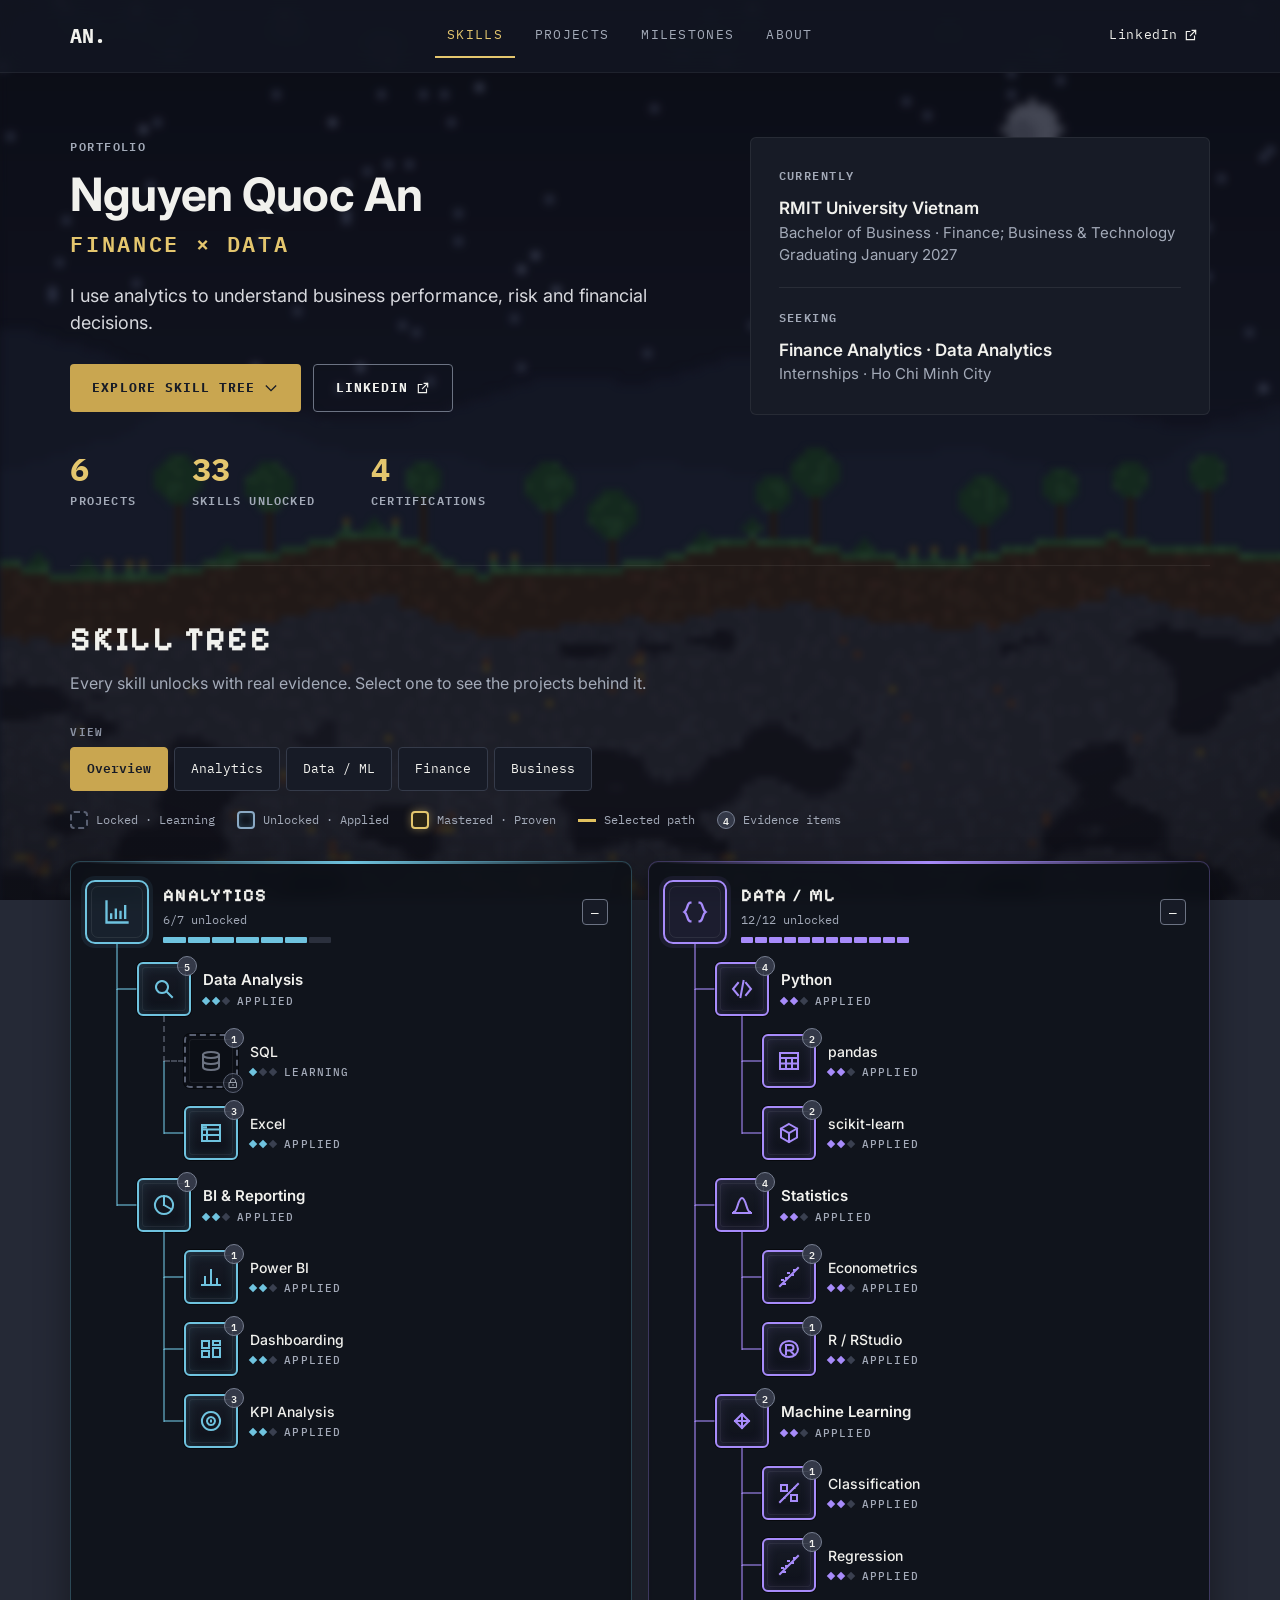
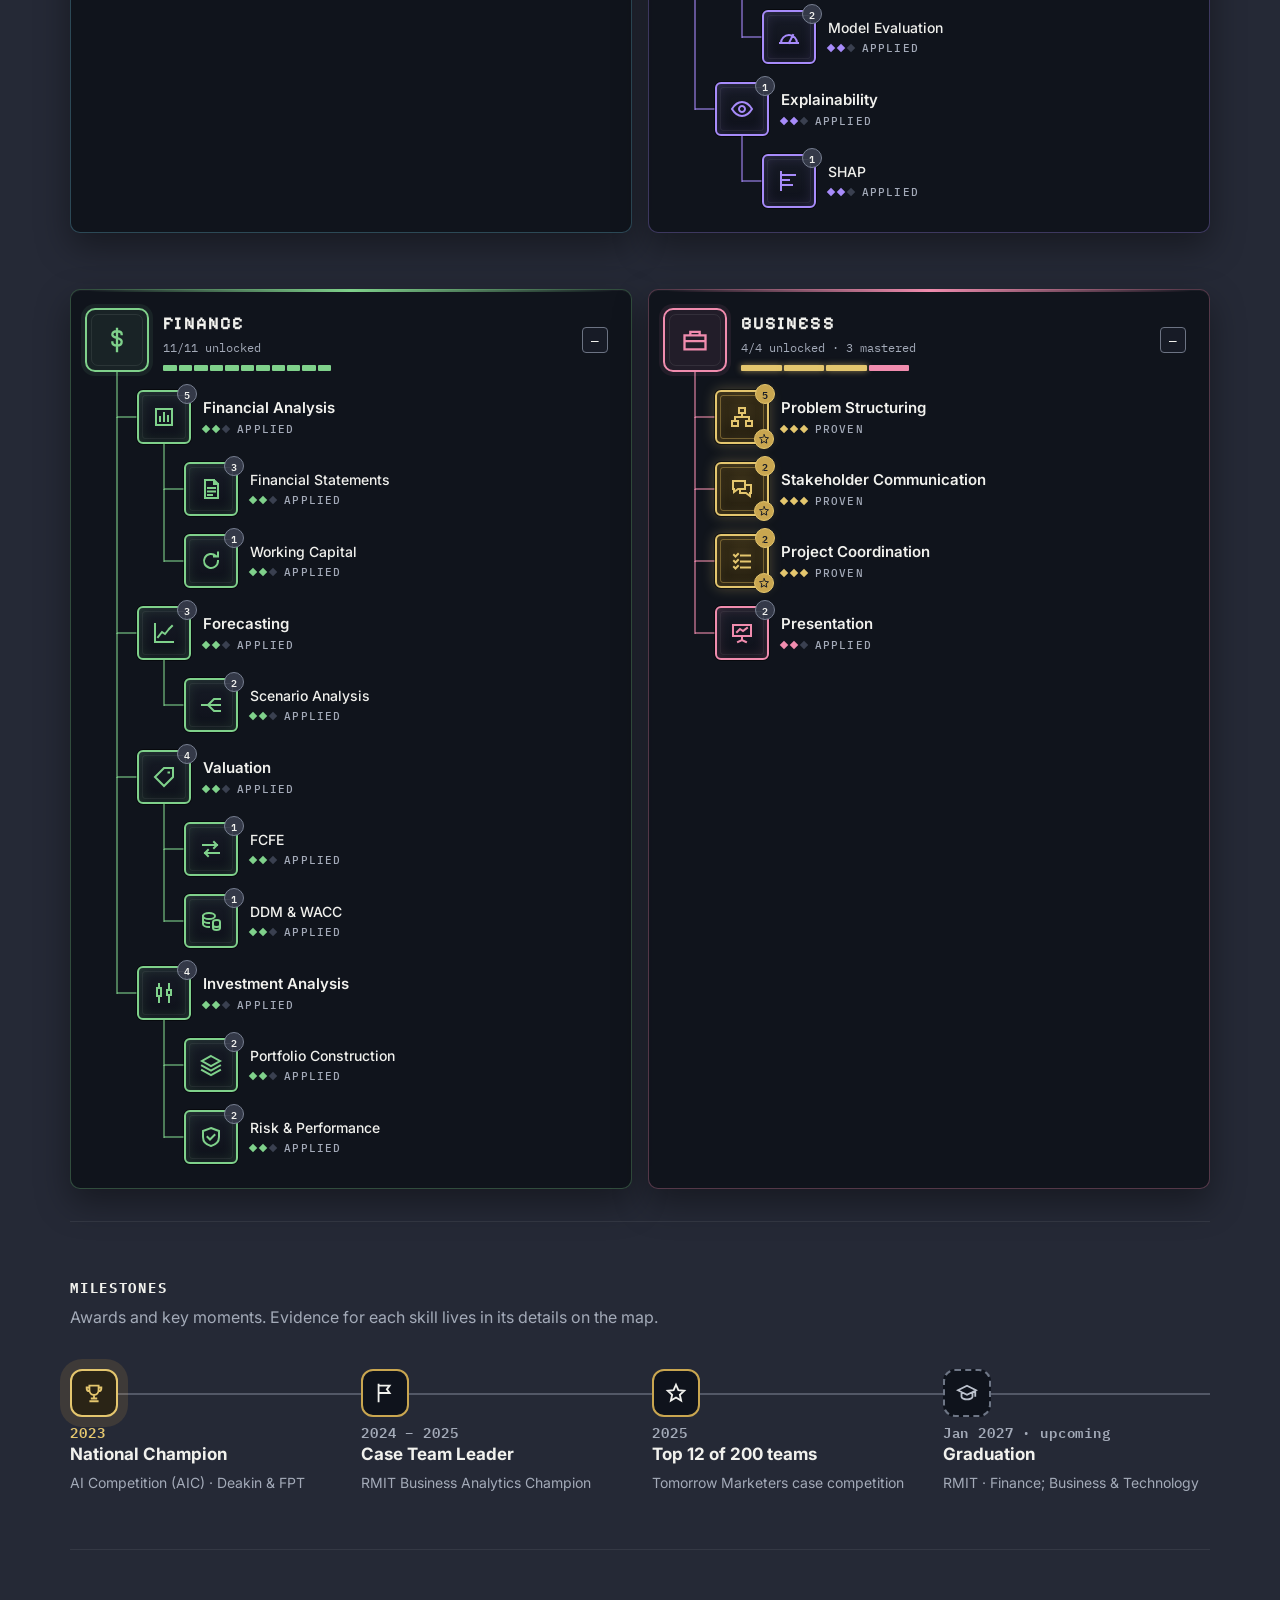
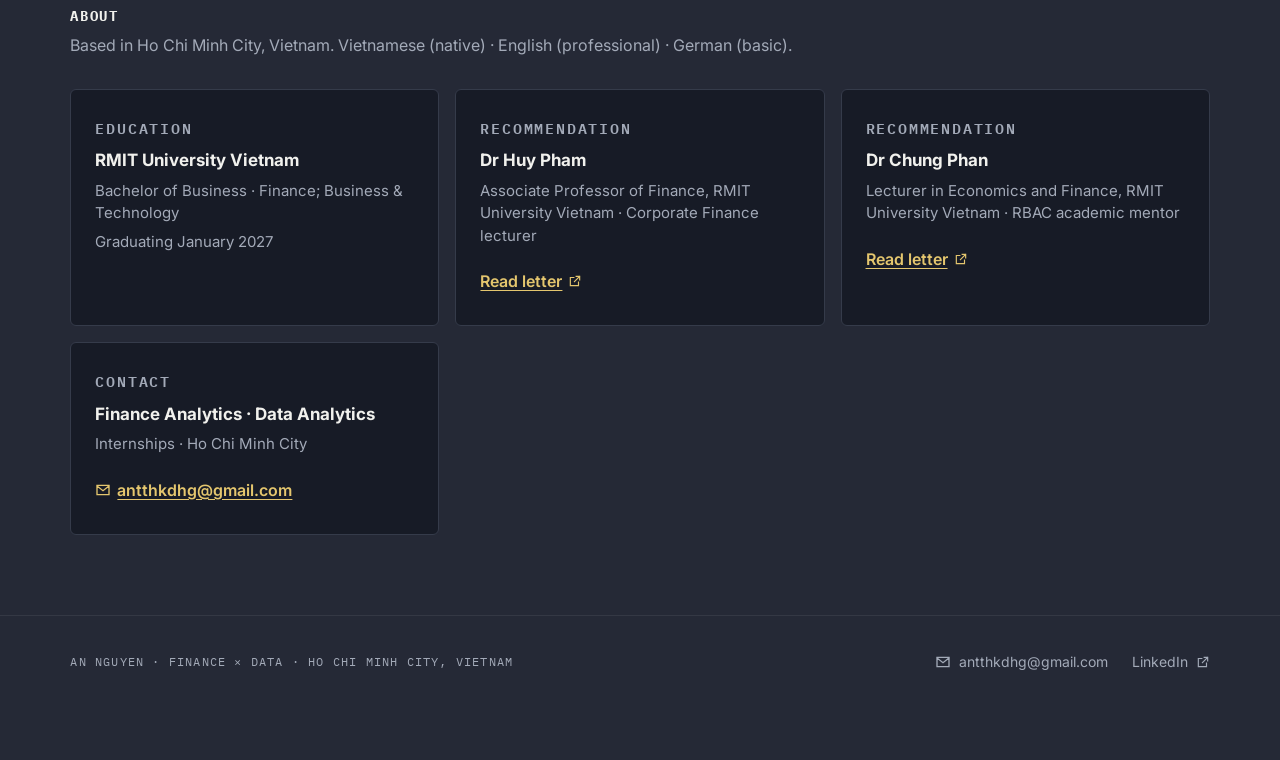
==== commit 15e7d93c: "Add Power BI report to the e-commerce project; unlock Power BI Co-Authored-By: Claude Opus 5.5 <nore" ====
--- a/index.html
+++ b/index.html
@@ -13,7 +13,7 @@
   <link rel="preconnect" href="https://fonts.googleapis.com">
   <link rel="preconnect" href="https://fonts.gstatic.com" crossorigin>
   <link href="https://fonts.googleapis.com/css2?family=IBM+Plex+Mono:wght@400;500;600;700&family=Inter:wght@400;500;600;700&family=Pixelify+Sans:wght@600;700&display=swap" rel="stylesheet">
-  <link rel="stylesheet" href="assets/css/style.css?v=202610120314">
+  <link rel="stylesheet" href="assets/css/style.css?v=202610121424">
 </head>
 <body>
   <a class="skip-link" href="#main">Skip to content</a>
@@ -93,9 +93,9 @@
   </aside>
   <div class="preview" id="preview" aria-hidden="true"></div>
 
-  <script src="assets/js/bg.js?v=202610120314" defer></script>
-  <script src="assets/js/data.js?v=202610120314"></script>
-  <script src="assets/js/common.js?v=202610120314"></script>
-  <script src="assets/js/map.js?v=202610120314"></script>
+  <script src="assets/js/bg.js?v=202610121424" defer></script>
+  <script src="assets/js/data.js?v=202610121424"></script>
+  <script src="assets/js/common.js?v=202610121424"></script>
+  <script src="assets/js/map.js?v=202610121424"></script>
 </body>
 </html>
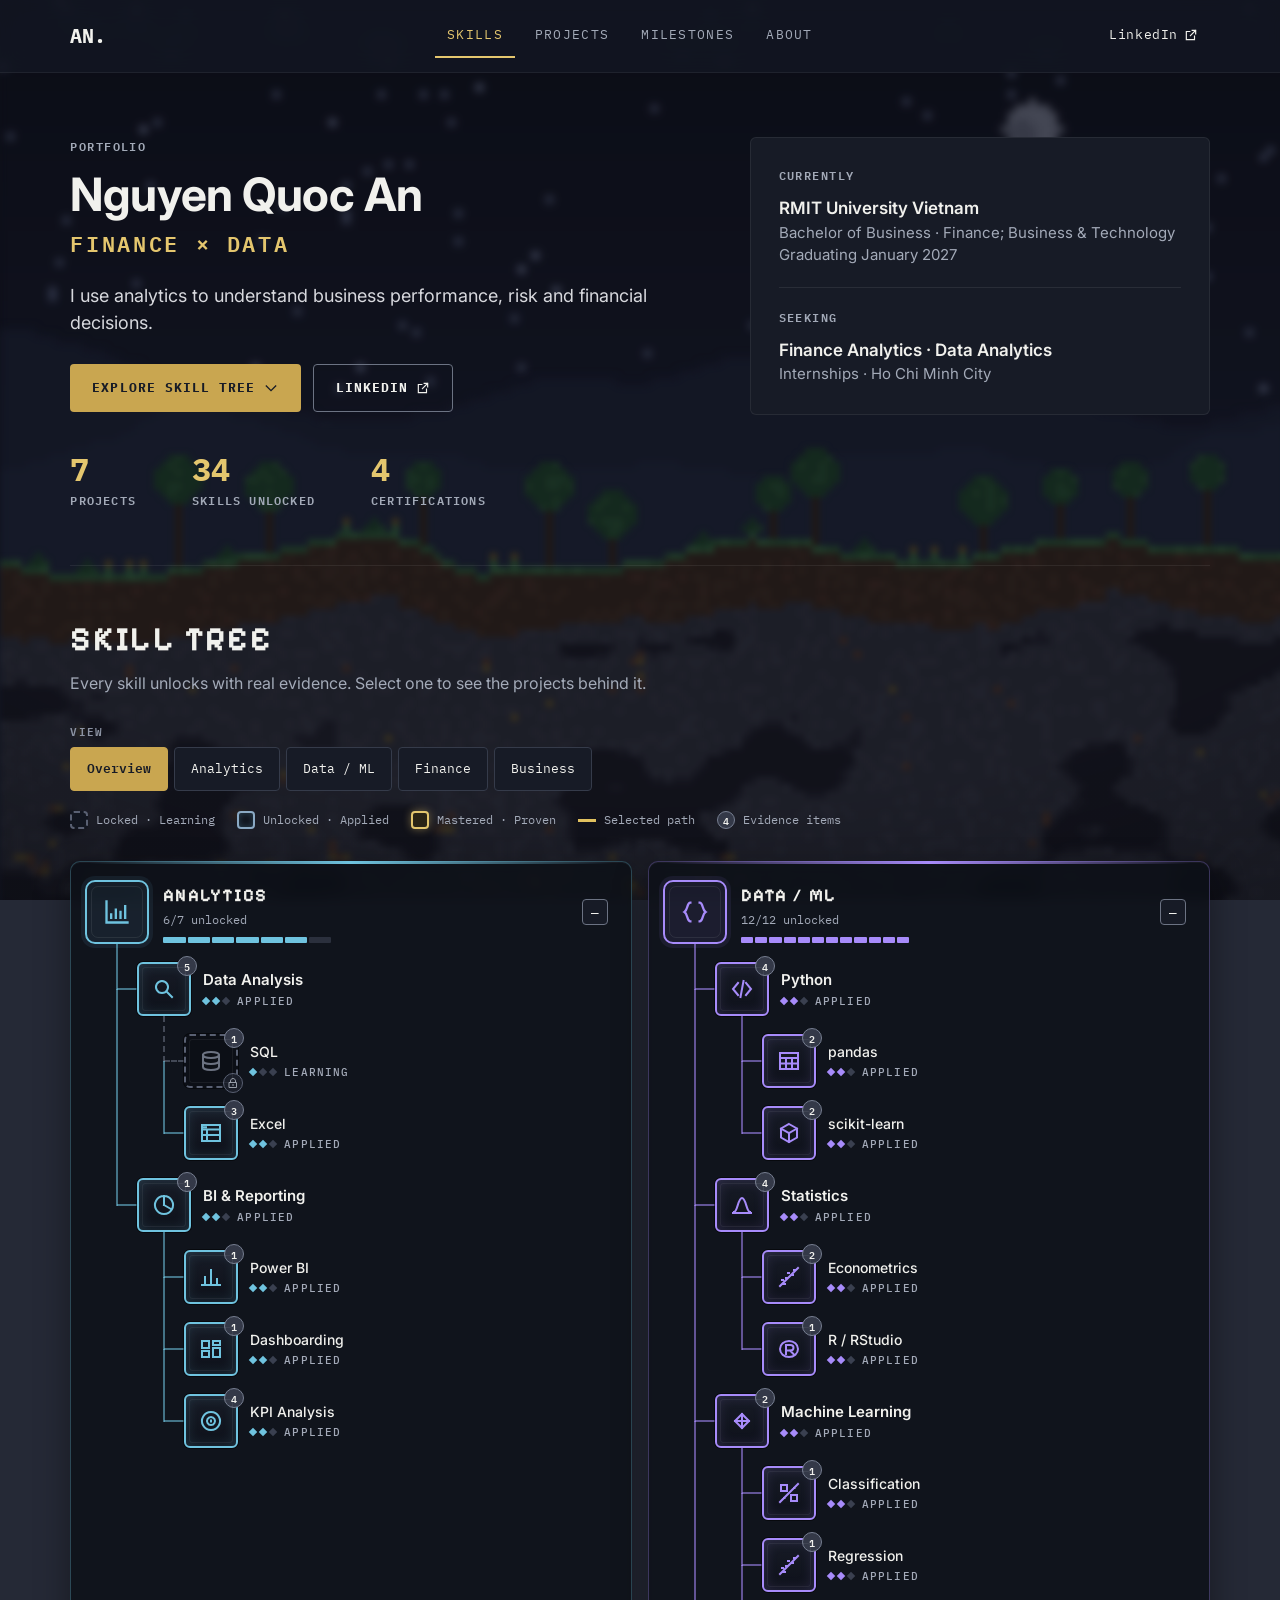
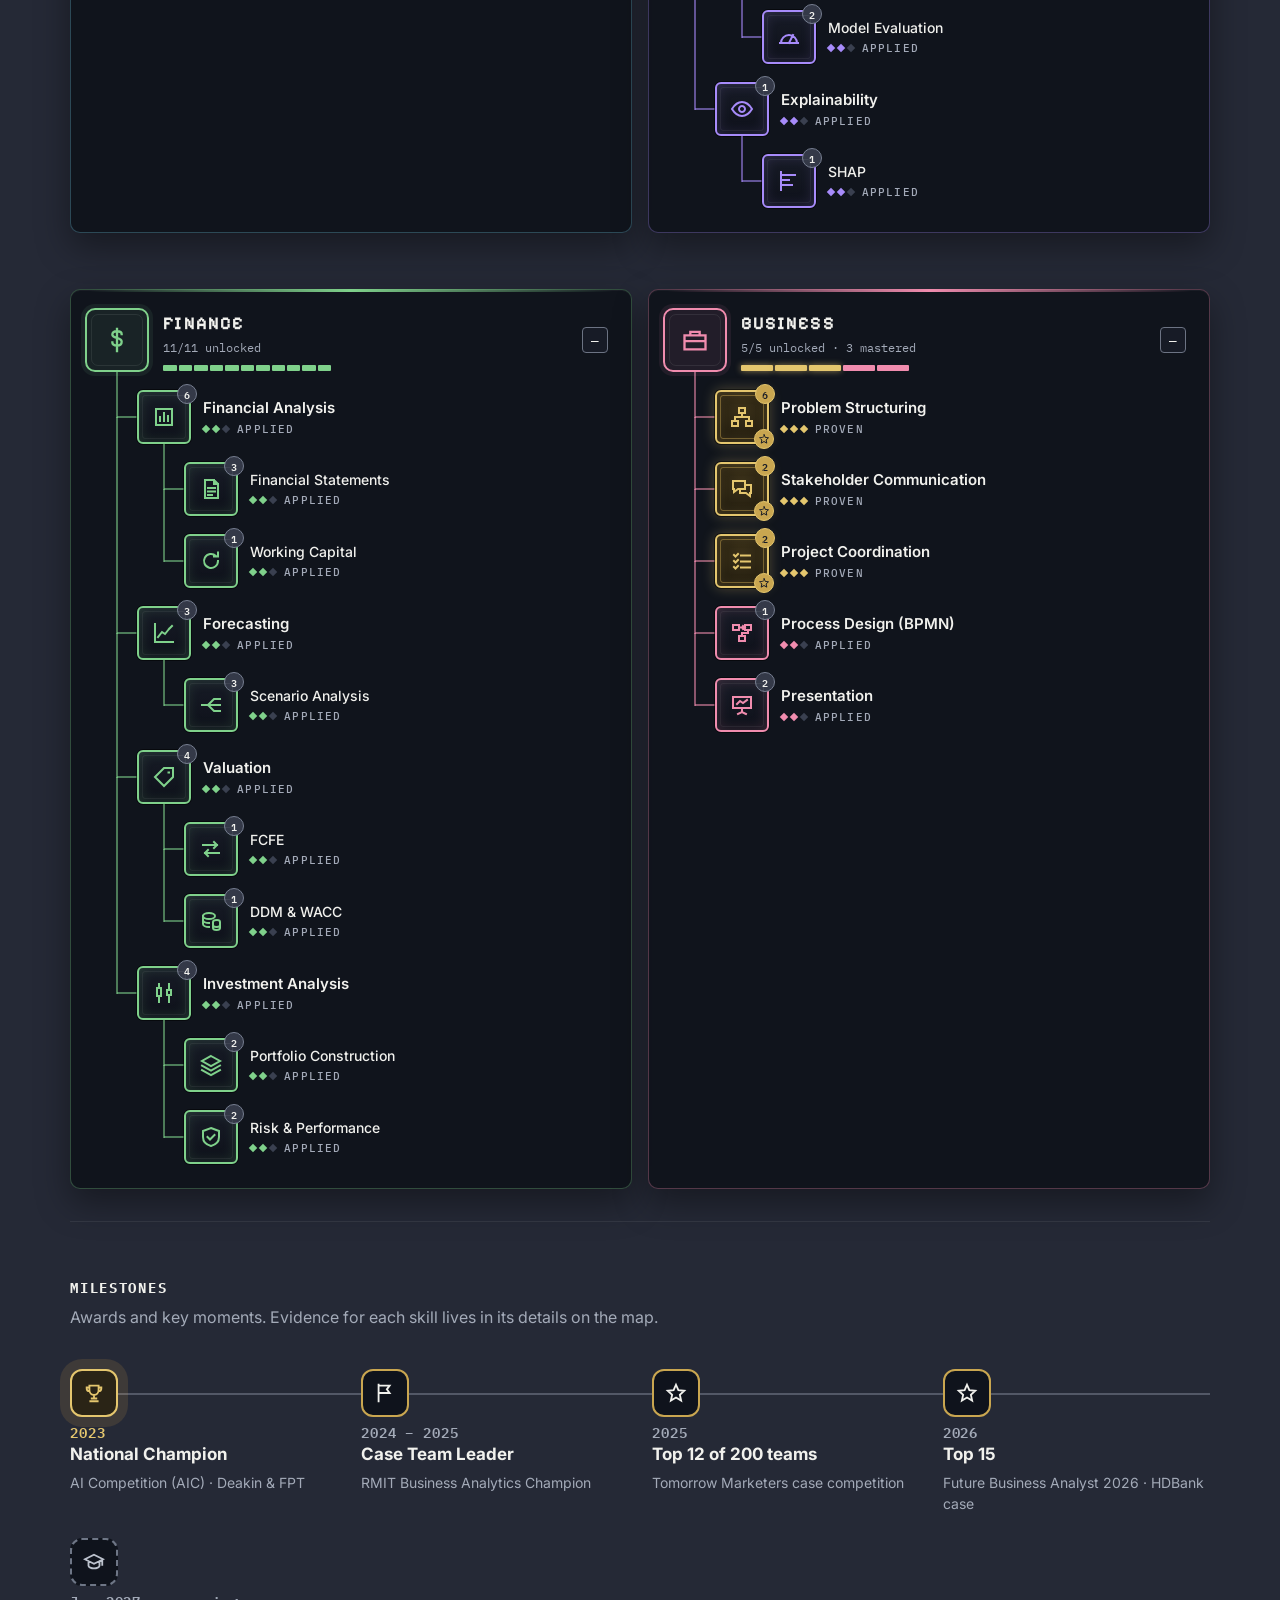
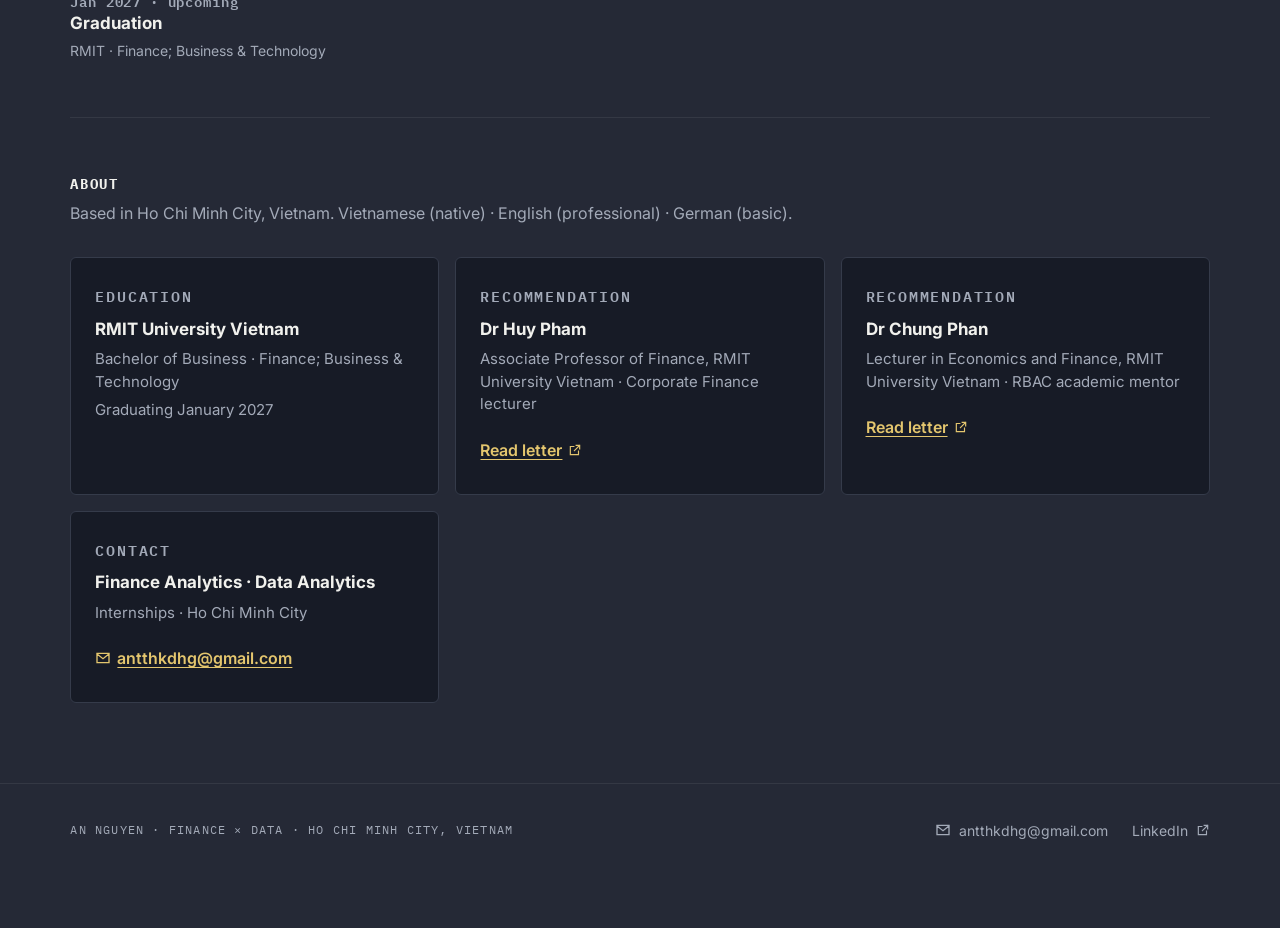
==== commit 4516aba9: "Add Future Business Analyst 2026 Top 15 project and milestone New Process Design (BPMN) skill under " ====
--- a/index.html
+++ b/index.html
@@ -13,7 +13,7 @@
   <link rel="preconnect" href="https://fonts.googleapis.com">
   <link rel="preconnect" href="https://fonts.gstatic.com" crossorigin>
   <link href="https://fonts.googleapis.com/css2?family=IBM+Plex+Mono:wght@400;500;600;700&family=Inter:wght@400;500;600;700&family=Pixelify+Sans:wght@600;700&display=swap" rel="stylesheet">
-  <link rel="stylesheet" href="assets/css/style.css?v=202610121424">
+  <link rel="stylesheet" href="assets/css/style.css?v=202610121556">
 </head>
 <body>
   <a class="skip-link" href="#main">Skip to content</a>
@@ -93,9 +93,9 @@
   </aside>
   <div class="preview" id="preview" aria-hidden="true"></div>
 
-  <script src="assets/js/bg.js?v=202610121424" defer></script>
-  <script src="assets/js/data.js?v=202610121424"></script>
-  <script src="assets/js/common.js?v=202610121424"></script>
-  <script src="assets/js/map.js?v=202610121424"></script>
+  <script src="assets/js/bg.js?v=202610121556" defer></script>
+  <script src="assets/js/data.js?v=202610121556"></script>
+  <script src="assets/js/common.js?v=202610121556"></script>
+  <script src="assets/js/map.js?v=202610121556"></script>
 </body>
 </html>
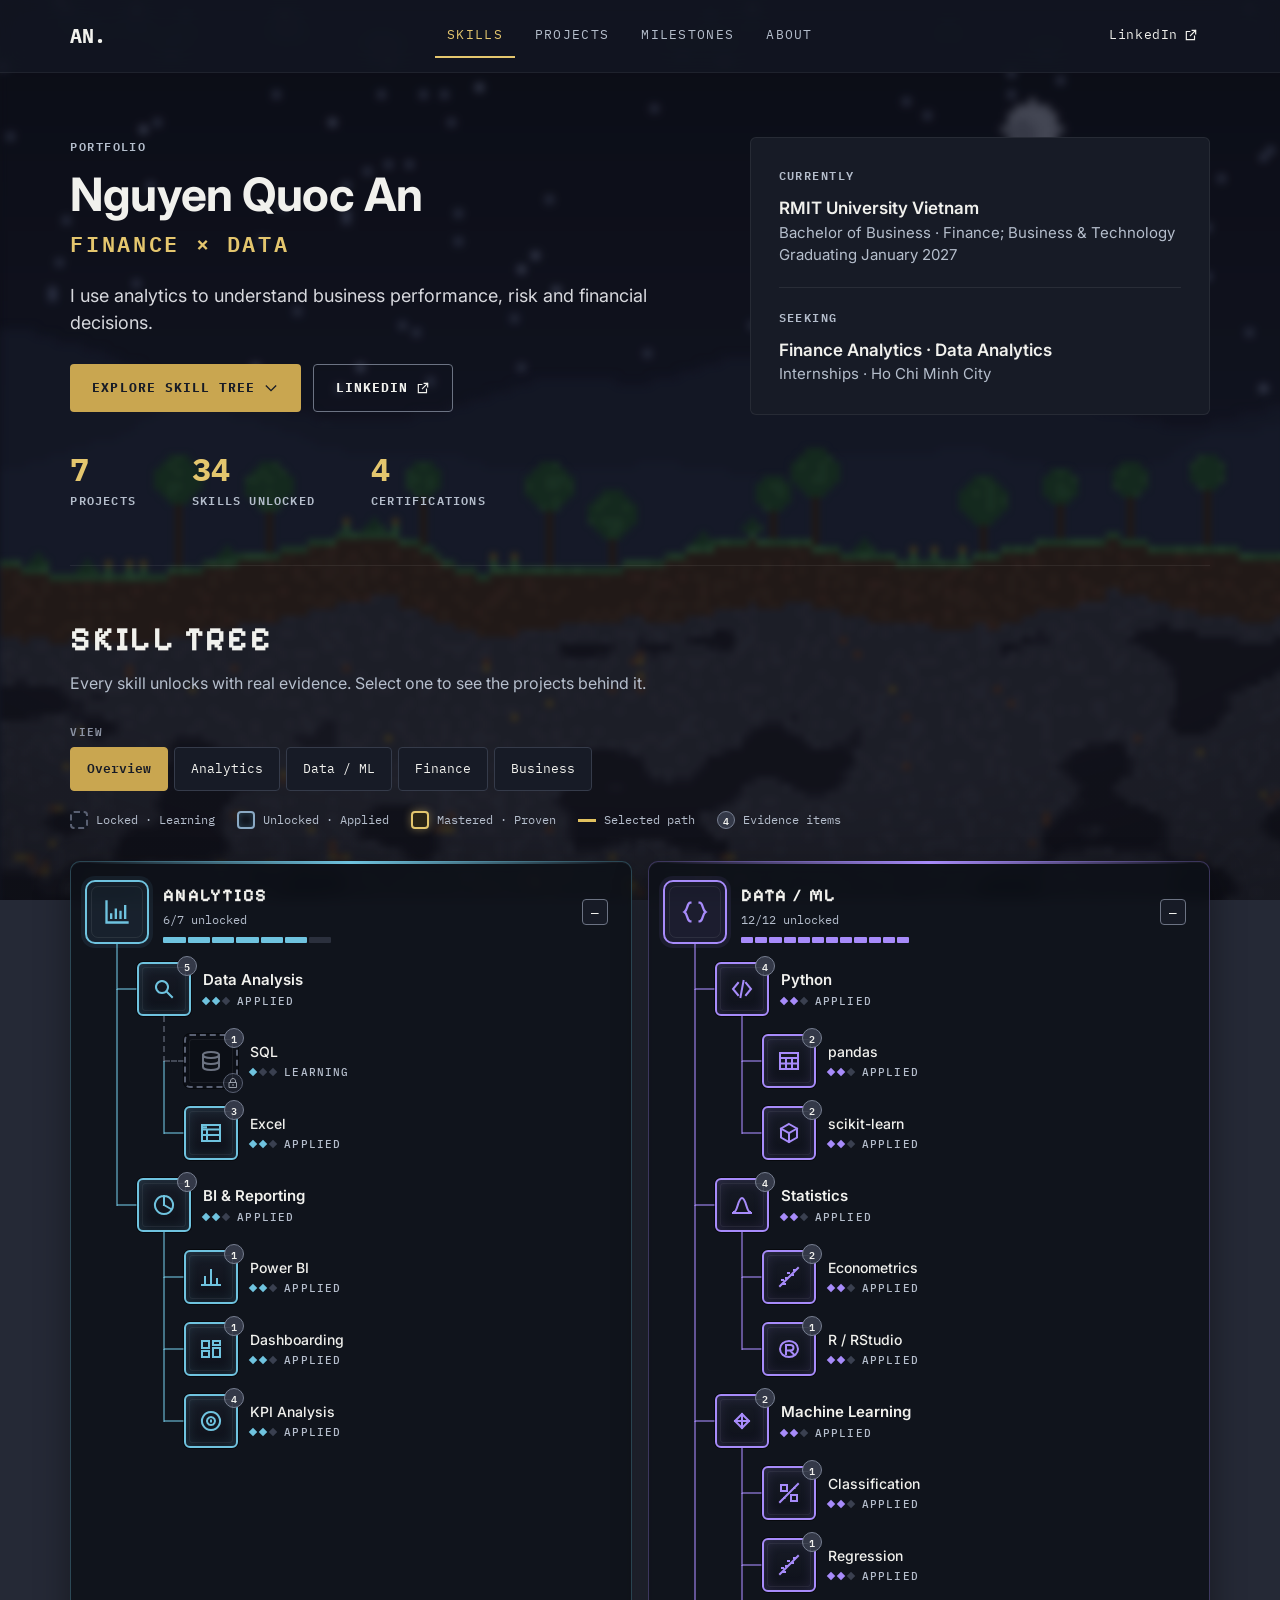
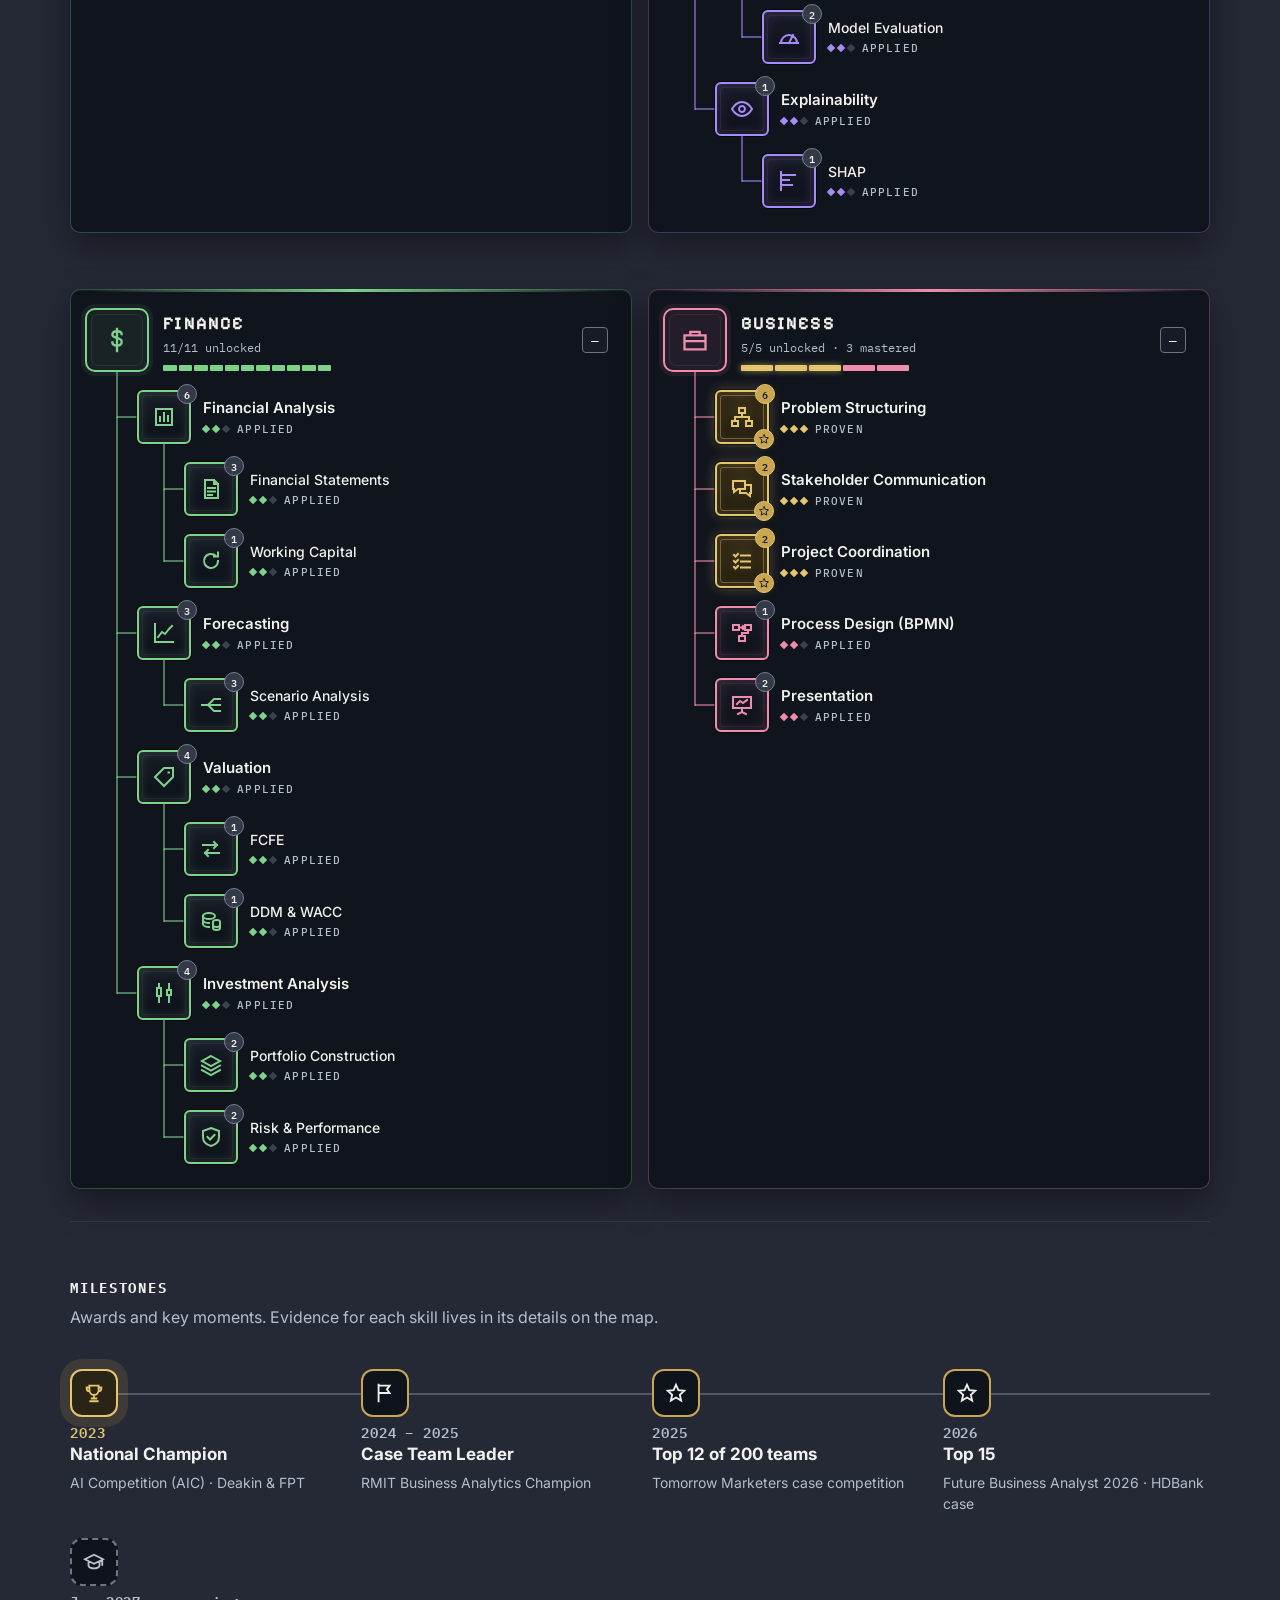
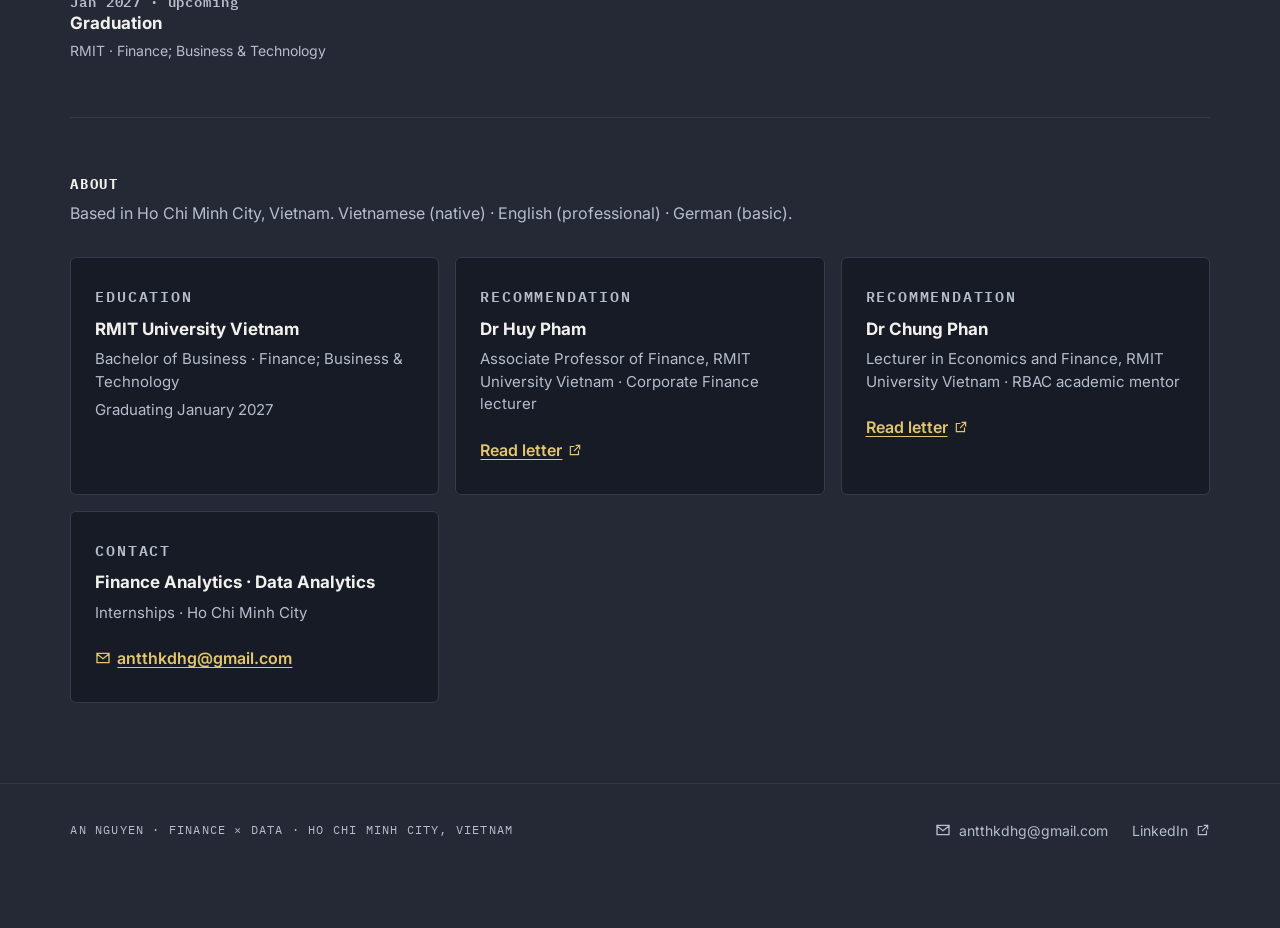
==== commit e39167a8: "Portfolio v2: skill evidence drawer, STAR project previews with real figures - Skill drawer lists up" ====
--- a/index.html
+++ b/index.html
@@ -13,7 +13,7 @@
   <link rel="preconnect" href="https://fonts.googleapis.com">
   <link rel="preconnect" href="https://fonts.gstatic.com" crossorigin>
   <link href="https://fonts.googleapis.com/css2?family=IBM+Plex+Mono:wght@400;500;600;700&family=Inter:wght@400;500;600;700&family=Pixelify+Sans:wght@600;700&display=swap" rel="stylesheet">
-  <link rel="stylesheet" href="assets/css/style.css?v=202610121556">
+  <link rel="stylesheet" href="assets/css/style.css?v=202610200417">
 </head>
 <body>
   <a class="skip-link" href="#main">Skip to content</a>
@@ -93,9 +93,10 @@
   </aside>
   <div class="preview" id="preview" aria-hidden="true"></div>
 
-  <script src="assets/js/bg.js?v=202610121556" defer></script>
-  <script src="assets/js/data.js?v=202610121556"></script>
-  <script src="assets/js/common.js?v=202610121556"></script>
-  <script src="assets/js/map.js?v=202610121556"></script>
+  <script src="assets/js/bg.js?v=202610200417" defer></script>
+  <script src="assets/js/data.js?v=202610200417"></script>
+  <script src="assets/js/common.js?v=202610200417"></script>
+  <script src="assets/js/preview.js?v=202610200417"></script>
+  <script src="assets/js/map.js?v=202610200417"></script>
 </body>
 </html>
--- a/assets/css/style.css
+++ b/assets/css/style.css
@@ -9,7 +9,7 @@
   --surface-raised: #1E2230;
   --surface-header: #1F2330;
   --text-primary: #F1F1ED;
-  --text-secondary: #A3AAB8;
+  --text-secondary: #B5BECC;
   --text-muted: #8C93A3;
   --border-default: #606877;
   --border-subtle: #353B4A;
@@ -356,7 +356,7 @@
 .grid { display: grid; grid-template-columns: repeat(auto-fill, minmax(min(100%, 380px), 1fr)); gap: 20px; }
 .pcard { display: flex; flex-direction: column; background: var(--surface-elevated); border: 1px solid var(--border-subtle); border-radius: 6px; padding: 22px 24px; color: var(--text-primary); text-decoration: none; transition: border-color var(--t-fast); }
 .pcard:hover { border-color: var(--border-hover); color: var(--text-primary); }
-.pcard--featured { border-color: var(--accent-gold); }
+.pcard--featured { }
 .pcard .flag { align-self: flex-start; height: 24px; padding: 0 10px; border-radius: 12px; border: 1px solid var(--accent-gold); background: var(--proven-fill); color: var(--accent-gold-hi); font-family: var(--font-mono); font-size: 10px; font-weight: 700; letter-spacing: 0.1em; line-height: 22px; margin-bottom: 16px; }
 .pcard h3 { margin: 0; font-size: 20px; line-height: 1.3; }
 .pcard .sub { margin: 4px 0 0; color: var(--text-secondary); font-size: 15px; }
@@ -505,3 +505,130 @@
   .map-desktop.will-reveal .node { opacity: 1; }
   .row:hover .node, .row.is-selected .node { transform: none; }
 }
+
+/* ==========================================================================
+   Project evidence v2: skill drawer cards, project preview, figures, lightbox
+   Gold is reserved for results and primary actions; figures sit on a light
+   "paper" frame without glow so charts stay easy to read.
+   ========================================================================== */
+:root { --paper: #F6F6F2; --card: #202633; --t-ui: 200ms; }
+
+/* sub-skills under the drawer title */
+.drawer__subs { margin-top: 14px; }
+
+/* project cards in the skill drawer */
+.pj-list { display: grid; gap: 12px; }
+.pj { display: grid; grid-template-columns: 112px minmax(0, 1fr); gap: 14px; width: 100%; padding: 12px; text-align: left; color: var(--text-primary); background: var(--card); border: 1px solid var(--border-subtle); border-radius: 10px; cursor: pointer; font: inherit; transition: border-color var(--t-ui) var(--ease), transform var(--t-ui) var(--ease); }
+.pj:hover { border-color: var(--border-hover); }
+.pj:focus-visible { outline: 2px solid #FFFFFF; outline-offset: 3px; }
+.pj__thumb { display: grid; place-items: center; aspect-ratio: 4 / 3; border-radius: 6px; background: var(--paper); overflow: hidden; }
+.pj__thumb img { width: 100%; height: 100%; object-fit: contain; }
+.pj__thumb--stat { background: #171B26; border: 1px solid var(--border-subtle); padding: 8px; text-align: center; }
+.pj__thumb--stat strong { display: block; font-family: var(--font-mono); font-size: 15px; color: var(--accent-gold-hi); }
+.pj__thumb--stat span { display: block; font-size: 11px; line-height: 1.3; color: var(--text-secondary); margin-top: 4px; }
+.pj__body { display: flex; flex-direction: column; min-width: 0; }
+.pj__k { font-family: var(--font-mono); font-size: 11px; letter-spacing: 0.08em; text-transform: uppercase; color: var(--text-secondary); }
+.pj__t { font-size: 16px; font-weight: 600; line-height: 1.3; margin-top: 4px; }
+.pj__d { font-size: 13px; color: var(--text-secondary); margin-top: 2px; }
+.pj__r { font-size: 13px; color: var(--text-primary); margin-top: 8px; line-height: 1.35; }
+.pj__r strong { color: var(--accent-gold-hi); font-family: var(--font-mono); font-size: 13px; }
+.pj__go { display: inline-flex; align-items: center; gap: 6px; margin-top: 10px; font-size: 13px; font-weight: 600; color: var(--accent-gold-hi); }
+.drawer details.note summary { cursor: pointer; list-style: none; min-height: 32px; display: flex; align-items: center; }
+.drawer details.note summary::-webkit-details-marker { display: none; }
+.drawer details.note summary::after { content: "+"; margin-left: auto; font-size: 14px; }
+.drawer details.note[open] summary::after { content: "−"; }
+
+/* preview dialog */
+.pv-scrim { position: fixed; inset: 0; z-index: 75; background: rgba(5, 6, 10, 0.6); opacity: 0; transition: opacity var(--t-ui) var(--ease); }
+.pv-scrim.is-on { opacity: 1; }
+.pv { position: fixed; inset: 0; z-index: 80; overflow-y: auto; overscroll-behavior: contain; padding: 40px 24px; opacity: 0; transition: opacity var(--t-ui) var(--ease); }
+.pv.is-on { opacity: 1; }
+.pv__inner { position: relative; max-width: 960px; margin: 0 auto; padding: 32px 36px 36px; background: var(--surface-elevated); border: 1px solid var(--border-subtle); border-radius: 12px; box-shadow: 0 30px 80px rgba(0, 0, 0, 0.5); transform: translateY(12px); transition: transform var(--t-ui) var(--ease); }
+.pv.is-on .pv__inner { transform: none; }
+.pv__head { display: flex; justify-content: space-between; align-items: flex-start; gap: 20px; }
+.pv__head h2 { font-size: clamp(24px, 3vw, 32px); line-height: 1.2; margin: 8px 0 6px; }
+.pv__sub { margin: 0; color: var(--text-secondary); }
+
+/* key results */
+.hl { display: grid; grid-template-columns: repeat(auto-fit, minmax(180px, 1fr)); gap: 12px; list-style: none; margin: 24px 0; padding: 0; }
+.hl li { padding: 14px 16px; background: var(--card); border: 1px solid var(--border-subtle); border-radius: 8px; }
+.hl strong { display: block; font-family: var(--font-mono); font-size: clamp(20px, 2.4vw, 26px); font-weight: 700; color: var(--accent-gold-hi); line-height: 1.15; }
+.hl span { display: block; margin-top: 6px; font-size: 13px; line-height: 1.4; color: var(--text-secondary); }
+
+/* figures */
+.fig { margin: 0; }
+.fig__btn { position: relative; display: block; width: 100%; padding: 12px; background: var(--paper); border: 1px solid var(--border-subtle); border-radius: 8px; cursor: zoom-in; }
+.fig__btn:focus-visible { outline: 2px solid #FFFFFF; outline-offset: 3px; }
+.fig__btn img { display: block; width: 100%; height: auto; margin: 0 auto; }
+.fig--hero .fig__btn img { max-height: 440px; object-fit: contain; }
+.fig--sup .fig__btn { aspect-ratio: 16 / 10; display: grid; place-items: center; }
+.fig--sup .fig__btn img { width: 100%; height: 100%; object-fit: contain; }
+.fig__zoom { position: absolute; right: 10px; bottom: 10px; width: 30px; height: 30px; display: grid; place-items: center; border-radius: 50%; background: rgba(23, 27, 38, 0.82); color: #FFFFFF; }
+.fig figcaption { margin-top: 10px; font-size: 14px; line-height: 1.5; color: var(--text-secondary); }
+.figs { display: grid; grid-template-columns: repeat(auto-fit, minmax(260px, 1fr)); gap: 20px; margin-top: 28px; }
+
+/* STAR */
+.star { display: grid; grid-template-columns: repeat(2, minmax(0, 1fr)); gap: 12px; margin-top: 28px; }
+.star__item { display: flex; gap: 14px; padding: 16px 18px; background: var(--card); border: 1px solid var(--border-subtle); border-radius: 8px; }
+.star__l { flex: none; width: 32px; height: 32px; display: grid; place-items: center; border-radius: 6px; border: 1.5px solid #6C7383; font-family: var(--font-mono); font-weight: 700; font-size: 14px; color: var(--text-primary); }
+.star__item:last-child .star__l { border-color: var(--accent-gold-hi); color: var(--accent-gold-hi); }
+.star__item h3 { margin: 0 0 4px; font-family: var(--font-mono); font-size: 12px; font-weight: 600; letter-spacing: 0.12em; text-transform: uppercase; color: var(--text-secondary); }
+.star__item p { margin: 0; font-size: 15px; line-height: 1.55; }
+.pv__sec { margin-top: 28px; }
+.pv__sec h3 { margin: 0 0 10px; font-family: var(--font-mono); font-size: 12px; font-weight: 600; letter-spacing: 0.12em; text-transform: uppercase; color: var(--text-secondary); }
+.pv__role { margin: 0; font-weight: 600; }
+.pv__sec .list { margin: 6px 0 0; }
+.pv__cta { display: flex; flex-wrap: wrap; gap: 10px; margin-top: 32px; }
+.pv__note { margin: 10px 0 0; font-size: 13px; color: var(--text-secondary); }
+
+/* lightbox */
+.lb { position: fixed; inset: 0; z-index: 90; display: flex; flex-direction: column; background: rgba(8, 10, 15, 0.94); padding: 16px 20px 20px; }
+.lb[hidden] { display: none; }
+.lb__bar { display: flex; justify-content: space-between; align-items: center; color: var(--text-secondary); font-family: var(--font-mono); font-size: 13px; }
+.lb__stage { flex: 1; min-height: 0; display: flex; align-items: center; justify-content: center; gap: 12px; }
+.lb__stage img { max-width: min(1400px, calc(100% - 120px)); max-height: 100%; width: auto; height: auto; object-fit: contain; background: var(--paper); border-radius: 6px; padding: 12px; }
+.lb__nav[hidden] { display: none; }
+.lb__cap { max-width: 820px; margin: 12px auto 0; text-align: center; color: var(--text-primary); font-size: 15px; }
+
+/* library cards with a figure */
+.pcard { padding: 0; overflow: hidden; }
+.pcard__media { display: grid; place-items: center; aspect-ratio: 16 / 9; background: var(--paper); padding: 10px; border-bottom: 1px solid var(--border-subtle); }
+.pcard__media img { width: 100%; height: 100%; object-fit: contain; }
+.pcard__media--stat { background: #171B26; text-align: center; padding: 16px; }
+.pcard__media--stat strong { display: block; font-family: var(--font-mono); font-size: 30px; color: var(--accent-gold-hi); }
+.pcard__media--stat span { display: block; color: var(--text-secondary); font-size: 14px; margin-top: 6px; }
+.pcard__body { display: flex; flex-direction: column; flex: 1; padding: 18px 22px 20px; }
+.pcard__k { font-family: var(--font-mono); font-size: 11px; letter-spacing: 0.08em; text-transform: uppercase; color: var(--text-secondary); margin-bottom: 6px; }
+.pcard .sum { display: block; margin: 10px 0 12px; font-size: 15px; }
+.pcard__r { display: block; font-size: 14px; margin-bottom: 14px; }
+.pcard__r strong { font-family: var(--font-mono); color: var(--accent-gold-hi); }
+.pcard .foot { justify-content: flex-end; }
+
+/* case-study page reuse */
+.case__body .hl { margin-top: 0; }
+.case__more { margin-top: 40px; border-top: 1px solid var(--border-subtle); padding-top: 8px; }
+.case__more > summary { cursor: pointer; font-family: var(--font-mono); font-size: 13px; font-weight: 600; letter-spacing: 0.12em; text-transform: uppercase; color: var(--text-secondary); min-height: 44px; display: flex; align-items: center; }
+
+@media (max-width: 759px) {
+  .pv { padding: 0; }
+  .pv__inner { min-height: 100%; border-radius: 0; border: 0; padding: 20px 18px 32px; }
+  .pv__head { position: sticky; top: -20px; margin: -20px -18px 0; padding: 20px 18px 12px; background: var(--surface-elevated); z-index: 2; }
+  .star { grid-template-columns: 1fr; }
+  .pj { grid-template-columns: 88px minmax(0, 1fr); }
+  .lb { padding: 12px; }
+  .lb__stage img { max-width: 100%; }
+  .lb__nav { position: absolute; bottom: 16px; }
+  .lb__nav[data-lb-step="-1"] { left: 16px; }
+  .lb__nav[data-lb-step="1"] { right: 16px; }
+  .lb__cap { margin-bottom: 56px; }
+}
+@media (prefers-reduced-motion: reduce) {
+  .pv, .pv-scrim, .pv__inner, .pj { transition: none; }
+}
+/* fixed frames so a figure can never stretch its card */
+.pcard__media, .pj__thumb, .fig--sup .fig__btn { position: relative; overflow: hidden; }
+.pcard__media img, .pj__thumb img, .fig--sup .fig__btn img { position: absolute; inset: 8px; width: calc(100% - 16px); height: calc(100% - 16px); object-fit: contain; }
+.pcard__media { padding: 0; }
+.hl { grid-template-columns: repeat(auto-fit, minmax(150px, 1fr)); }
+.case .star__item { margin-top: 0; }
+.case .pv__sec { margin-top: 28px; }
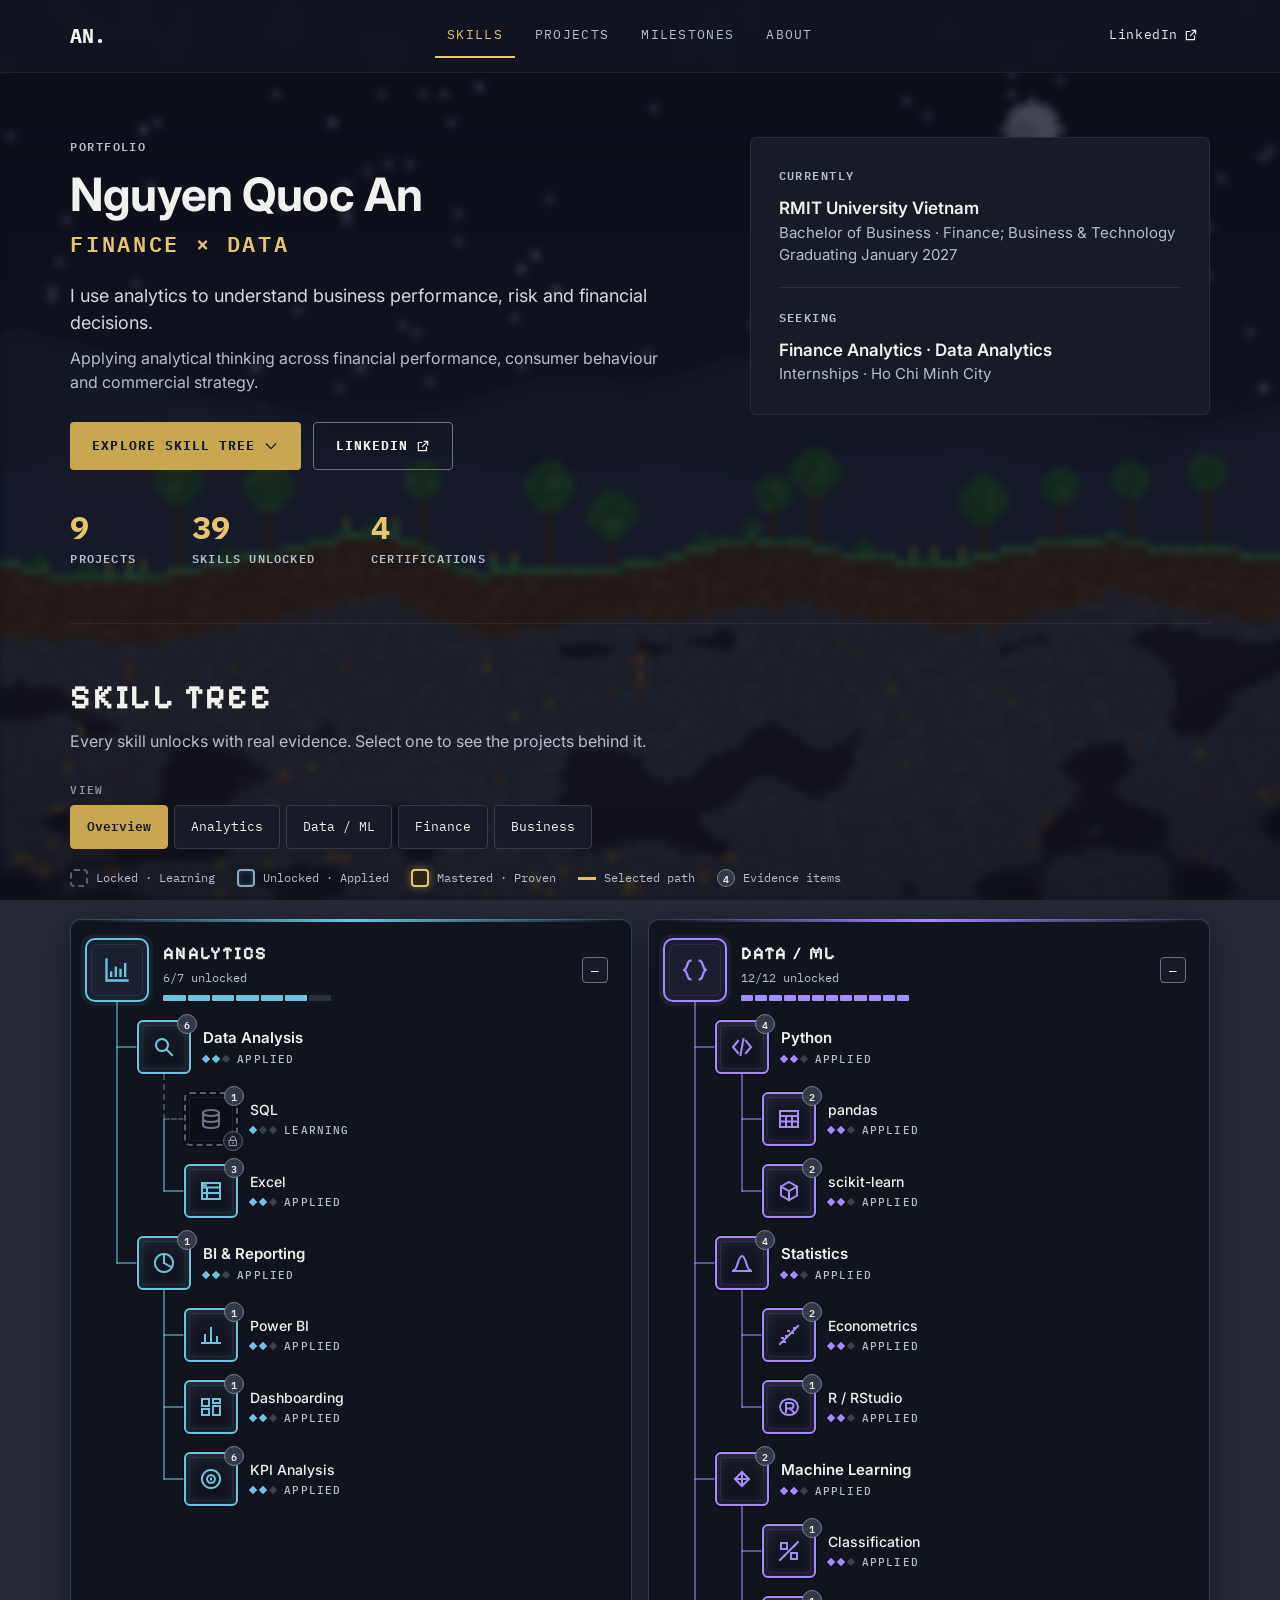
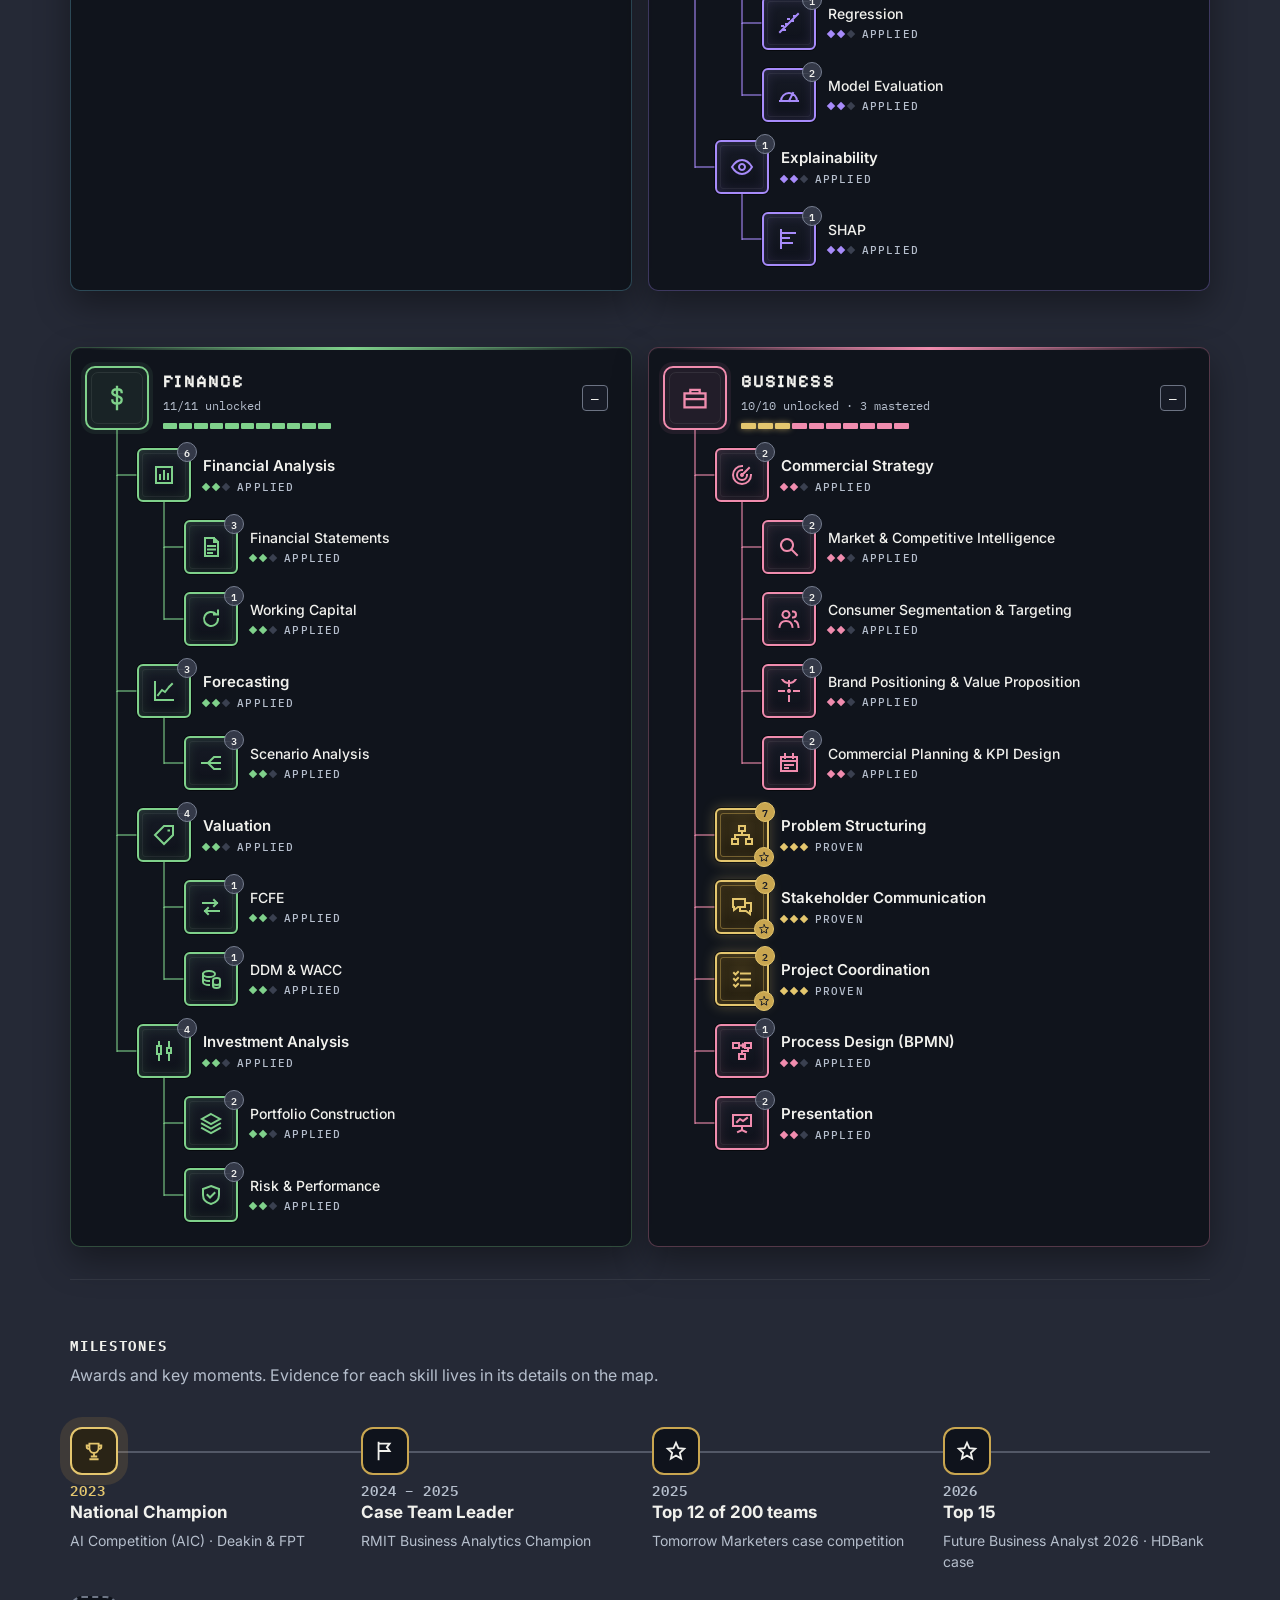
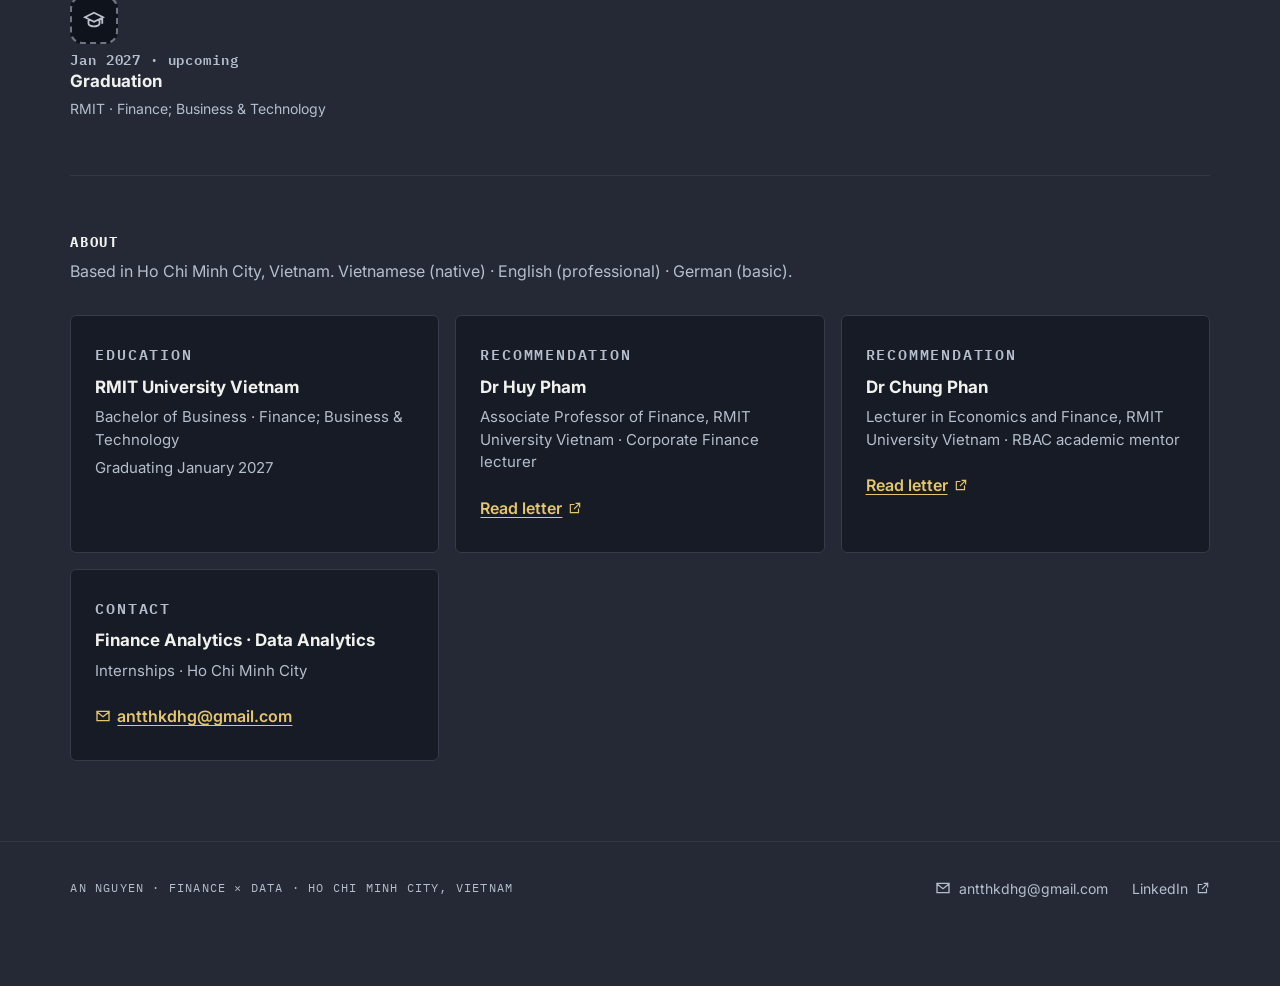
==== commit d657afe1: "Add Commercial Strategy & Consumer Insights: Vinamilk and L'OCCITANE case studies - Business branch " ====
--- a/index.html
+++ b/index.html
@@ -13,7 +13,7 @@
   <link rel="preconnect" href="https://fonts.googleapis.com">
   <link rel="preconnect" href="https://fonts.gstatic.com" crossorigin>
   <link href="https://fonts.googleapis.com/css2?family=IBM+Plex+Mono:wght@400;500;600;700&family=Inter:wght@400;500;600;700&family=Pixelify+Sans:wght@600;700&display=swap" rel="stylesheet">
-  <link rel="stylesheet" href="assets/css/style.css?v=202610200417">
+  <link rel="stylesheet" href="assets/css/style.css?v=202610221158">
 </head>
 <body>
   <a class="skip-link" href="#main">Skip to content</a>
@@ -93,10 +93,10 @@
   </aside>
   <div class="preview" id="preview" aria-hidden="true"></div>
 
-  <script src="assets/js/bg.js?v=202610200417" defer></script>
-  <script src="assets/js/data.js?v=202610200417"></script>
-  <script src="assets/js/common.js?v=202610200417"></script>
-  <script src="assets/js/preview.js?v=202610200417"></script>
-  <script src="assets/js/map.js?v=202610200417"></script>
+  <script src="assets/js/bg.js?v=202610221158" defer></script>
+  <script src="assets/js/data.js?v=202610221158"></script>
+  <script src="assets/js/common.js?v=202610221158"></script>
+  <script src="assets/js/preview.js?v=202610221158"></script>
+  <script src="assets/js/map.js?v=202610221158"></script>
 </body>
 </html>
--- a/assets/css/style.css
+++ b/assets/css/style.css
@@ -632,3 +632,55 @@
 .hl { grid-template-columns: repeat(auto-fit, minmax(150px, 1fr)); }
 .case .star__item { margin-top: 0; }
 .case .pv__sec { margin-top: 28px; }
+
+/* ==========================================================================
+   Commercial-strategy projects: finding first, numbered 01–05 sections,
+   figure on the left with its business interpretation on the right.
+   ========================================================================== */
+.hero__support { display: block; margin-top: 10px; font-size: 16px; color: var(--text-secondary); }
+.pj__n { font-size: 13px; line-height: 1.45; color: var(--text-primary); margin-top: 8px; }
+.emerging { margin-top: 16px; padding: 12px 14px; border: 1px dashed #596072; border-radius: 6px; font-size: 14px; }
+.emerging .kicker { font-size: 11px; margin-bottom: 4px; }
+.emerging p { margin: 0; }
+.role-banner { margin-top: 20px; padding: 14px 18px; background: var(--card); border: 1px solid var(--border-subtle); border-left: 3px solid #F08CAE; border-radius: 0 8px 8px 0; }
+.role-banner .kicker { font-size: 11px; margin-bottom: 4px; }
+.role-banner p { margin: 0; font-size: 15px; }
+.finding { margin-top: 20px; padding: 20px 22px; background: linear-gradient(135deg, rgba(228, 198, 110, 0.10), rgba(228, 198, 110, 0.02)); border: 1px solid rgba(228, 198, 110, 0.35); border-radius: 10px; }
+.finding .kicker { color: var(--accent-gold-hi); font-size: 11px; }
+.finding h3 { margin: 6px 0 8px; font-size: clamp(20px, 2.4vw, 26px); line-height: 1.25; }
+.finding p { margin: 0; font-size: 16px; line-height: 1.6; }
+.steps { list-style: none; margin: 32px 0 0; padding: 0; display: grid; gap: 28px; }
+.step { display: grid; grid-template-columns: 52px minmax(0, 1fr); gap: 16px; padding-top: 22px; border-top: 1px solid var(--border-subtle); }
+.step__n { font-family: var(--font-mono); font-size: 22px; font-weight: 700; color: var(--accent-gold-hi); line-height: 1; padding-top: 2px; }
+.step__b > h3 { margin: 0; font-size: 20px; line-height: 1.3; }
+.step__tag { margin: 4px 0 10px; font-family: var(--font-mono); font-size: 11px; letter-spacing: 0.12em; text-transform: uppercase; color: var(--text-secondary); }
+.step__b > p { margin: 0 0 10px; font-size: 15px; line-height: 1.6; }
+.step__b h4 { margin: 20px 0 8px; font-family: var(--font-mono); font-size: 12px; font-weight: 600; letter-spacing: 0.1em; text-transform: uppercase; color: var(--text-secondary); }
+.step .list { margin: 0; }
+.frow { display: grid; grid-template-columns: minmax(0, 1.5fr) minmax(0, 1fr); gap: 22px; align-items: start; margin-top: 14px; }
+.frow + .frow { margin-top: 26px; }
+.frow .fig figcaption { display: none; }
+.frow .fig--hero .fig__btn img { max-height: 380px; }
+.step__b .frow__txt h4 { margin: 4px 0 8px; font-family: var(--font-sans); font-size: 16px; font-weight: 600; letter-spacing: 0; text-transform: none; color: var(--text-primary); line-height: 1.4; }
+.frow__txt p { margin: 0; font-size: 14px; line-height: 1.6; color: var(--text-secondary); }
+.rigor { border: 1px solid var(--border-subtle); border-radius: 8px; overflow: hidden; }
+.rigor__row { display: grid; grid-template-columns: 1fr 1fr; }
+.rigor__row span { padding: 10px 14px; font-size: 14px; line-height: 1.5; border-top: 1px solid var(--border-subtle); }
+.rigor__row span + span { border-left: 1px solid var(--border-subtle); color: var(--text-secondary); }
+.rigor__head span { border-top: 0; background: var(--card); font-family: var(--font-mono); font-size: 11px; letter-spacing: 0.1em; text-transform: uppercase; color: var(--text-secondary); }
+.step .pv__cta { margin-top: 22px; }
+.case .step { margin-top: 0; }
+@media (max-width: 759px) {
+  .step { grid-template-columns: 1fr; gap: 6px; }
+  .frow { grid-template-columns: 1fr; gap: 10px; }
+  .rigor__row { grid-template-columns: 1fr; }
+  .rigor__row span + span { border-left: 0; border-top: 0; padding-top: 0; }
+  .rigor__head { display: none; }
+  .rigor__row span:first-child { font-weight: 600; }
+}
+@media (max-width: 759px) {
+  .pv__head { position: static; margin: 0; padding: 0; }
+  .pv__head h2 { font-size: 22px; }
+  .pv__head .kicker { white-space: normal; font-size: 11px; }
+  .pv__inner .pv__head + * { margin-top: 14px; }
+}
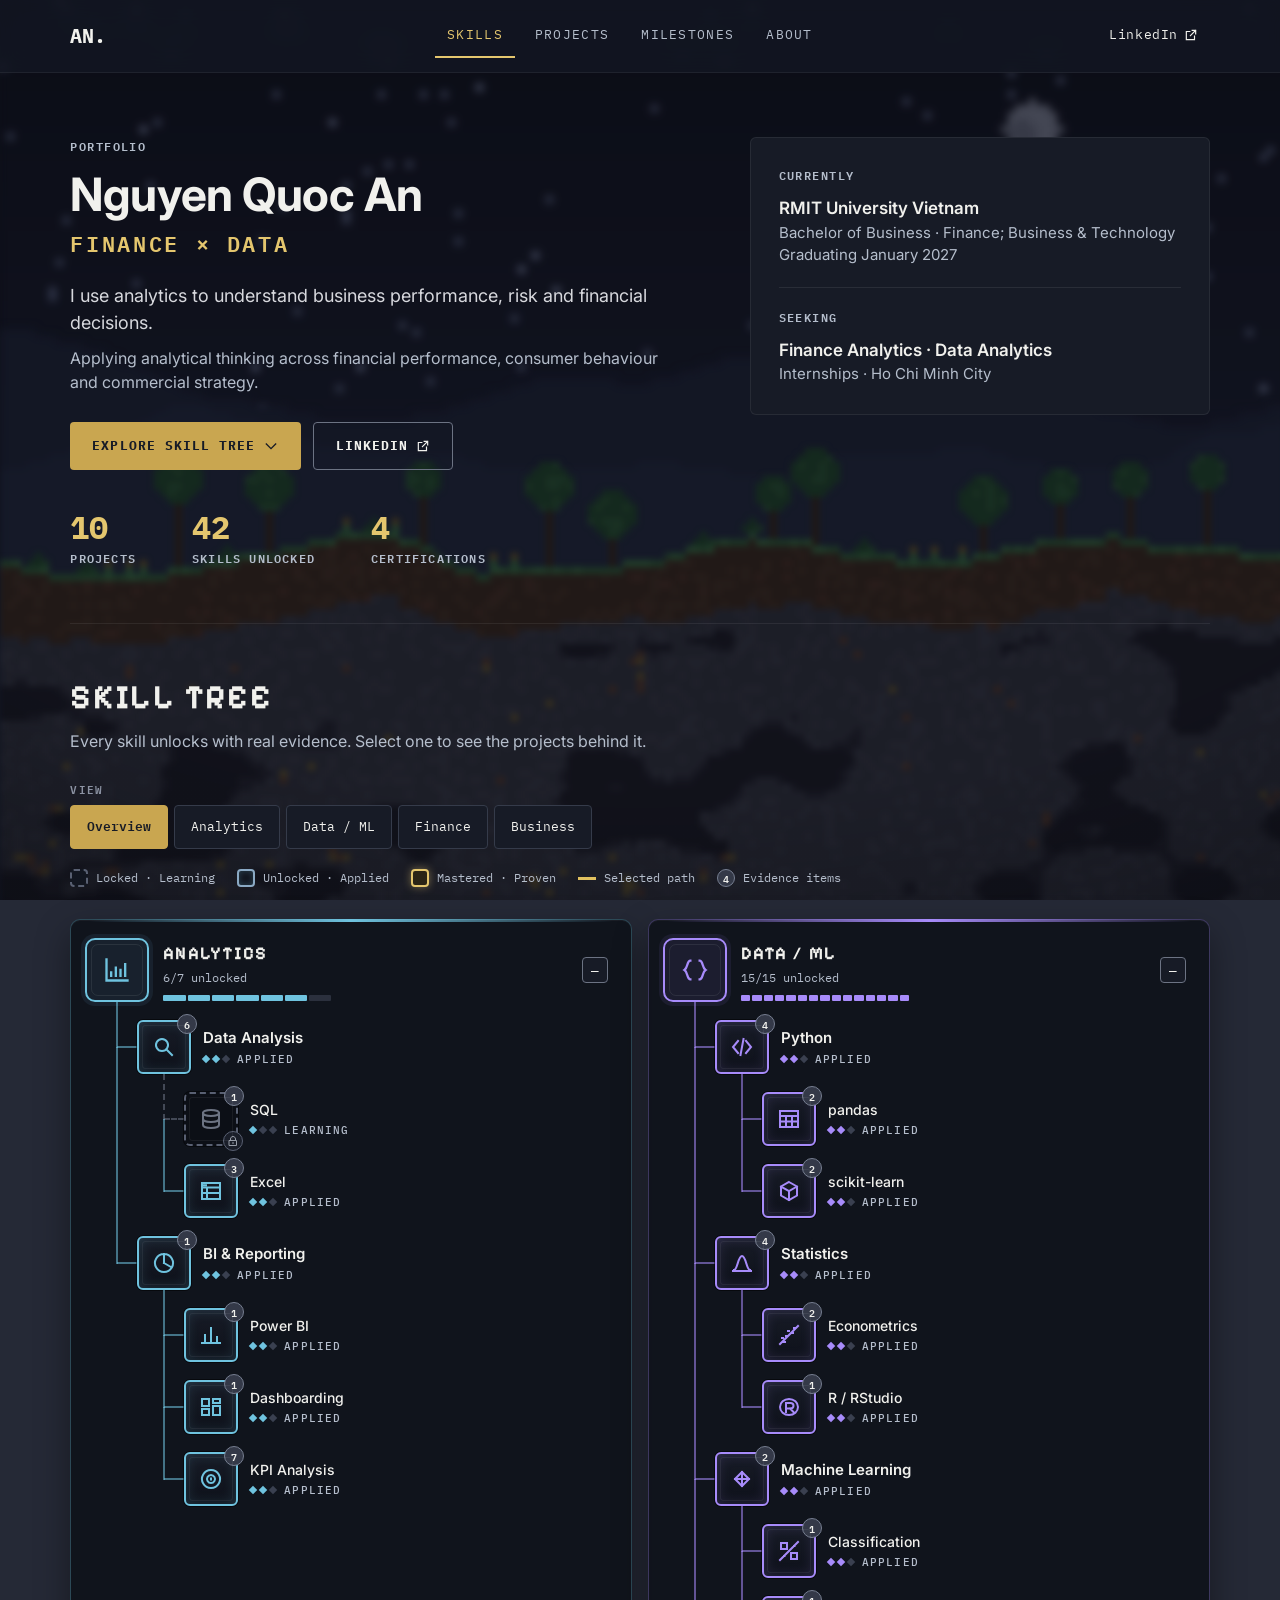
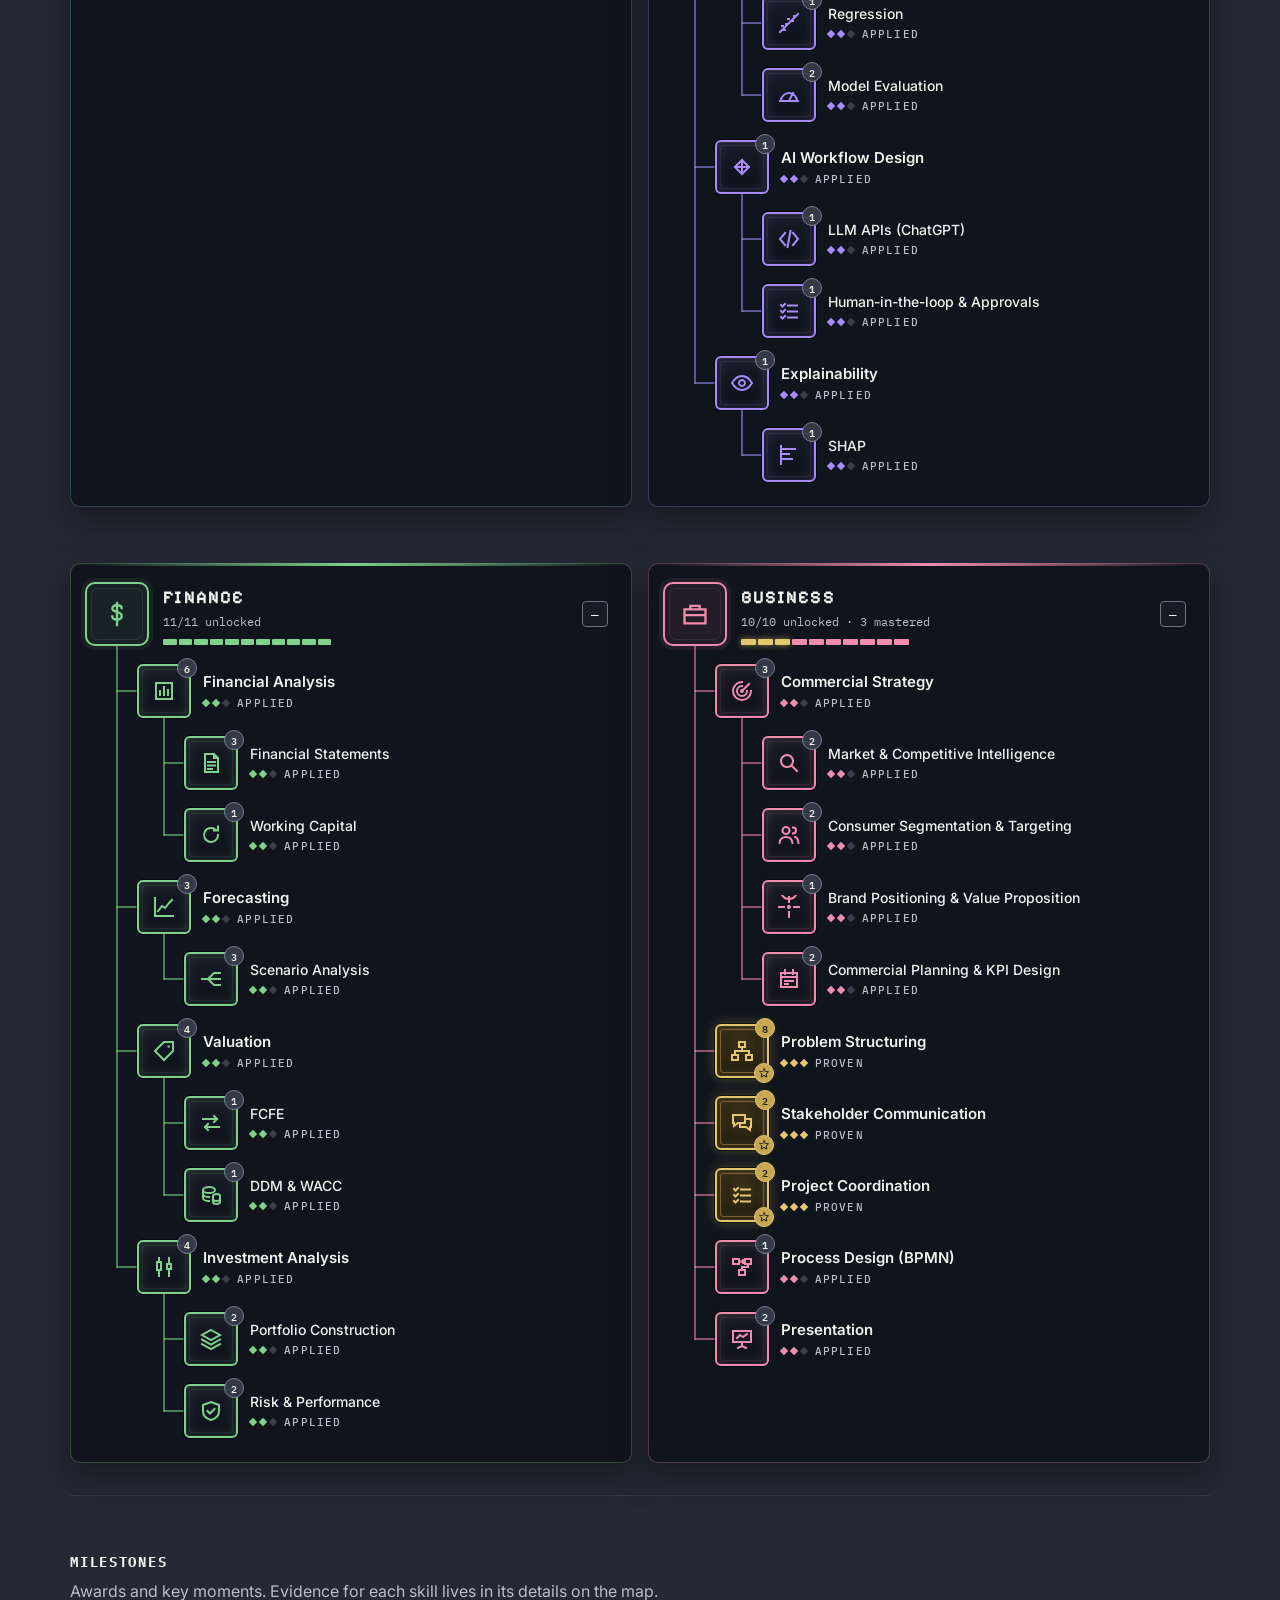
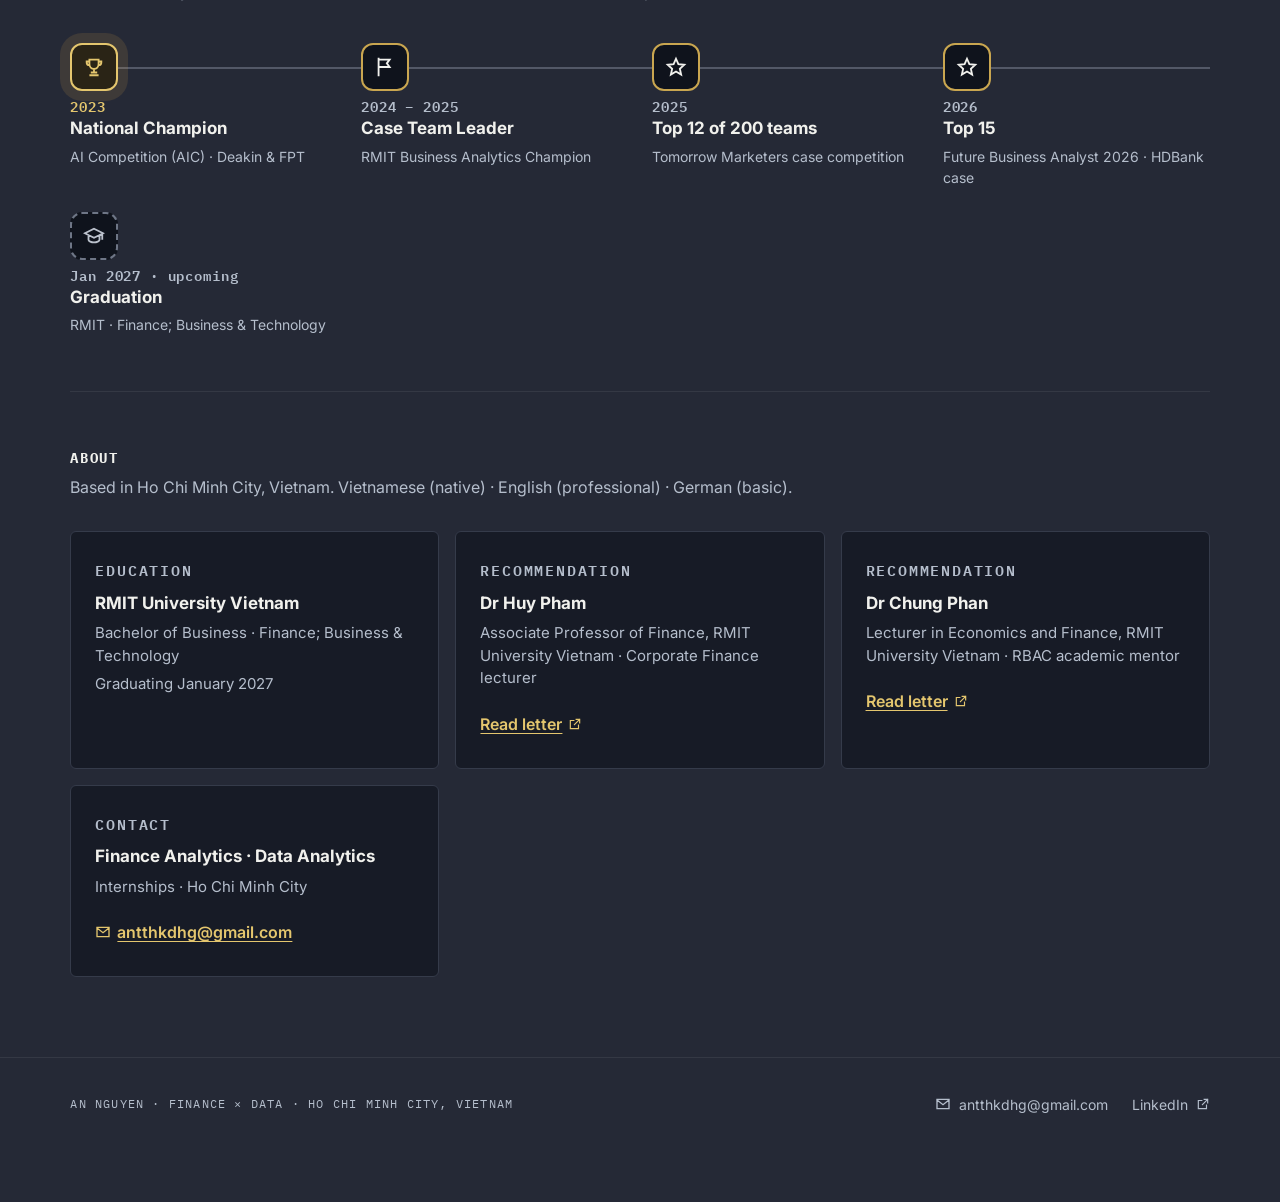
==== commit 8d36b093: "Add Threads affiliate AI agent case study with tool-tagged flowchart - New project: one coordinating" ====
--- a/index.html
+++ b/index.html
@@ -13,7 +13,7 @@
   <link rel="preconnect" href="https://fonts.googleapis.com">
   <link rel="preconnect" href="https://fonts.gstatic.com" crossorigin>
   <link href="https://fonts.googleapis.com/css2?family=IBM+Plex+Mono:wght@400;500;600;700&family=Inter:wght@400;500;600;700&family=Pixelify+Sans:wght@600;700&display=swap" rel="stylesheet">
-  <link rel="stylesheet" href="assets/css/style.css?v=202610221158">
+  <link rel="stylesheet" href="assets/css/style.css?v=202610260407">
 </head>
 <body>
   <a class="skip-link" href="#main">Skip to content</a>
@@ -93,10 +93,10 @@
   </aside>
   <div class="preview" id="preview" aria-hidden="true"></div>
 
-  <script src="assets/js/bg.js?v=202610221158" defer></script>
-  <script src="assets/js/data.js?v=202610221158"></script>
-  <script src="assets/js/common.js?v=202610221158"></script>
-  <script src="assets/js/preview.js?v=202610221158"></script>
-  <script src="assets/js/map.js?v=202610221158"></script>
+  <script src="assets/js/bg.js?v=202610260407" defer></script>
+  <script src="assets/js/data.js?v=202610260407"></script>
+  <script src="assets/js/common.js?v=202610260407"></script>
+  <script src="assets/js/preview.js?v=202610260407"></script>
+  <script src="assets/js/map.js?v=202610260407"></script>
 </body>
 </html>
--- a/assets/css/style.css
+++ b/assets/css/style.css
@@ -684,3 +684,12 @@
   .pv__head .kicker { white-space: normal; font-size: 11px; }
   .pv__inner .pv__head + * { margin-top: 14px; }
 }
+/* tools list in workflow projects */
+.tools { list-style: none; margin: 0 0 6px; padding: 0; display: grid; grid-template-columns: repeat(auto-fit, minmax(230px, 1fr)); gap: 10px; }
+.tools li { display: flex; gap: 12px; align-items: flex-start; padding: 12px 14px; background: var(--card); border: 1px solid var(--border-subtle); border-radius: 8px; }
+.tools__i { flex: none; width: 38px; height: 38px; display: grid; place-items: center; border-radius: 8px; border: 1.5px solid var(--tc); background: color-mix(in srgb, var(--tc) 12%, transparent); }
+.tools__i svg path { fill: none; stroke: var(--tc); stroke-width: 1.5; stroke-linejoin: round; stroke-linecap: round; }
+.tools li strong { display: block; font-size: 15px; }
+.tools li span span { display: block; font-size: 13px; line-height: 1.45; color: var(--text-secondary); margin-top: 2px; }
+.frow--wide { grid-template-columns: 1fr; }
+.frow--wide .fig--hero .fig__btn img { max-height: none; }
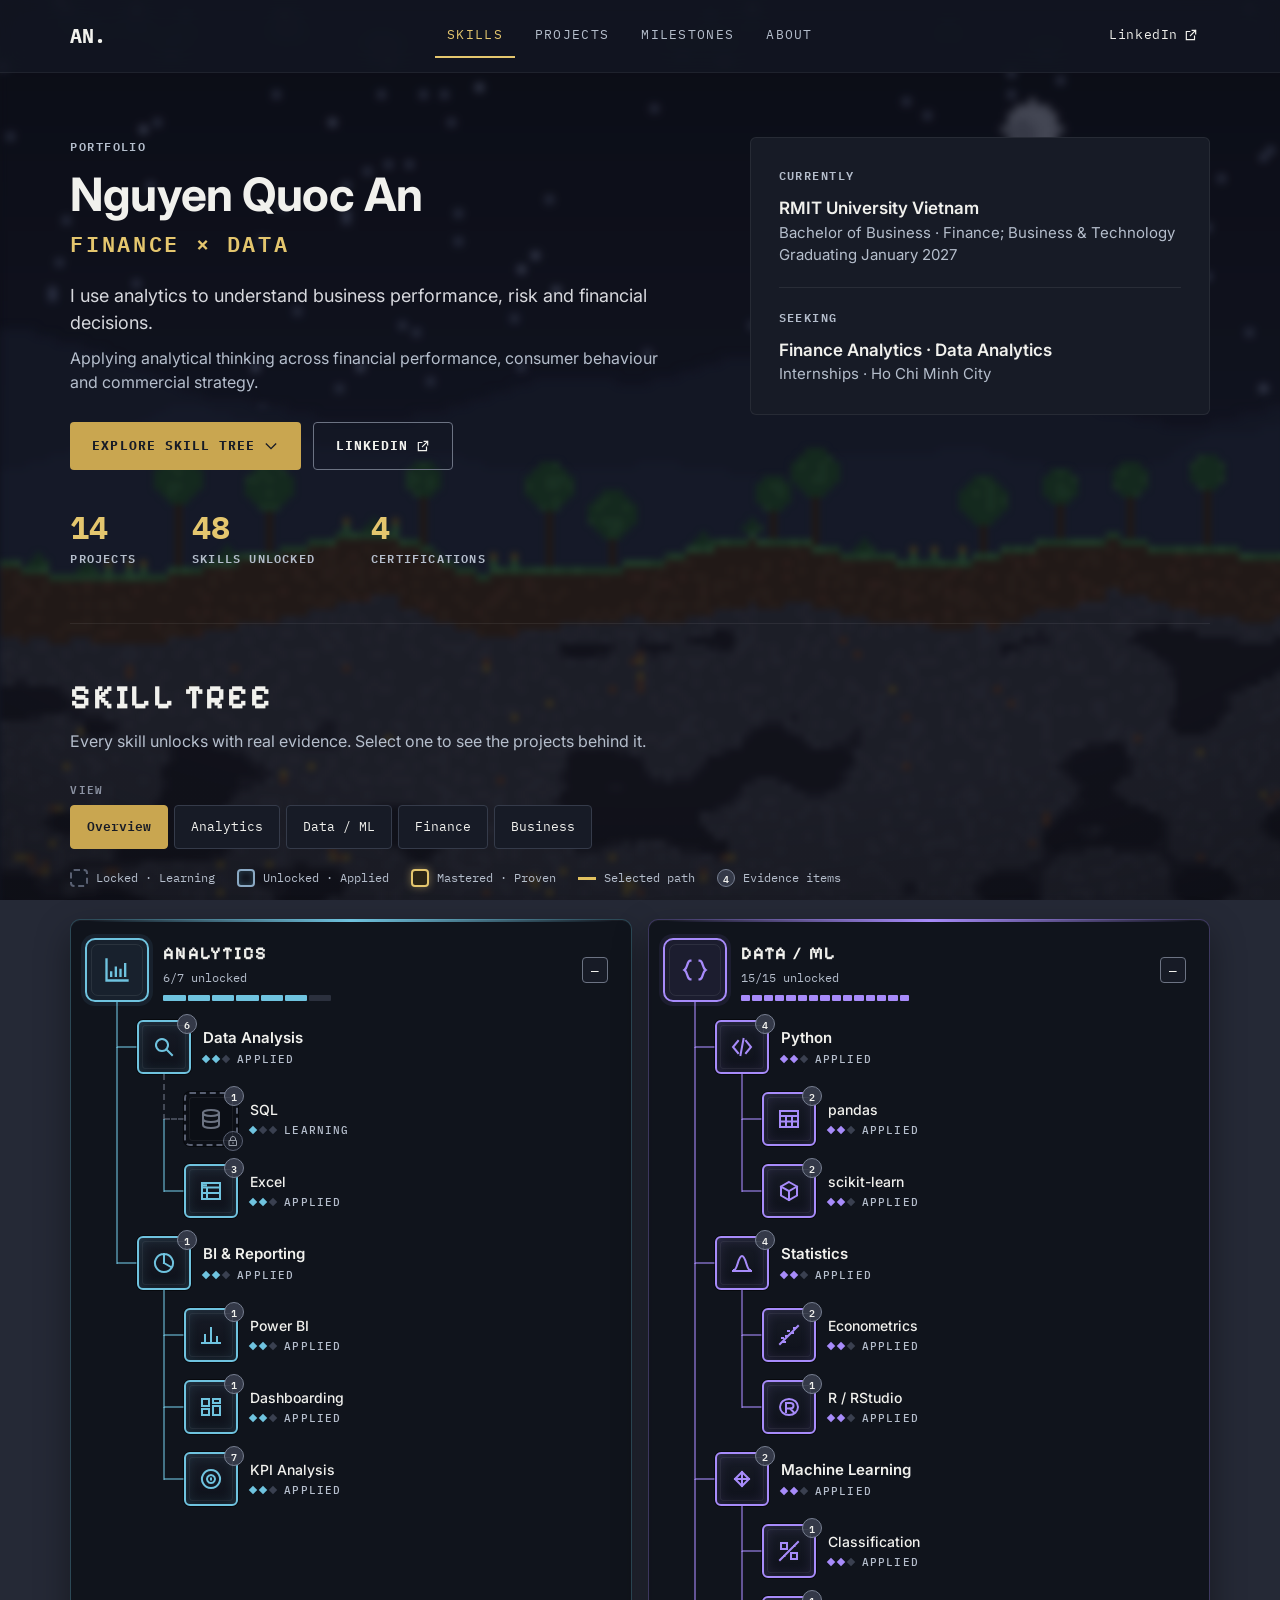
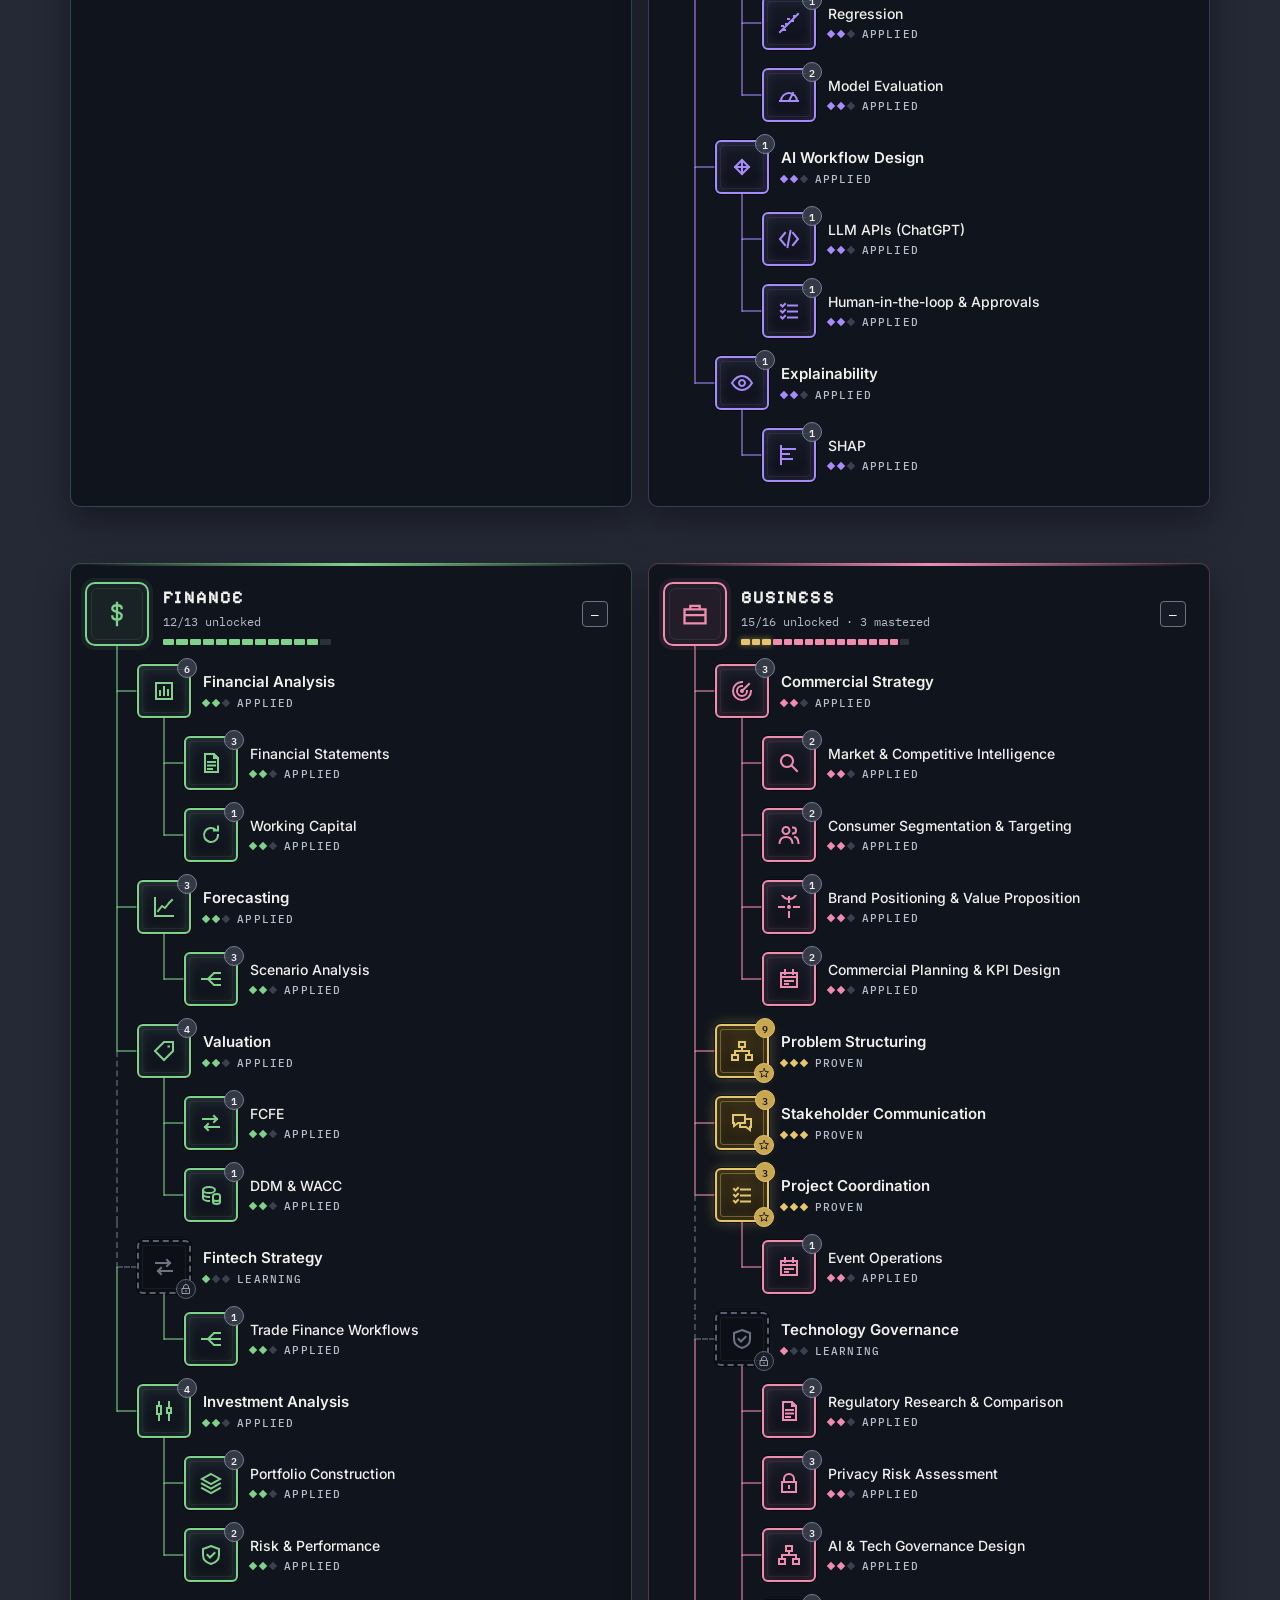
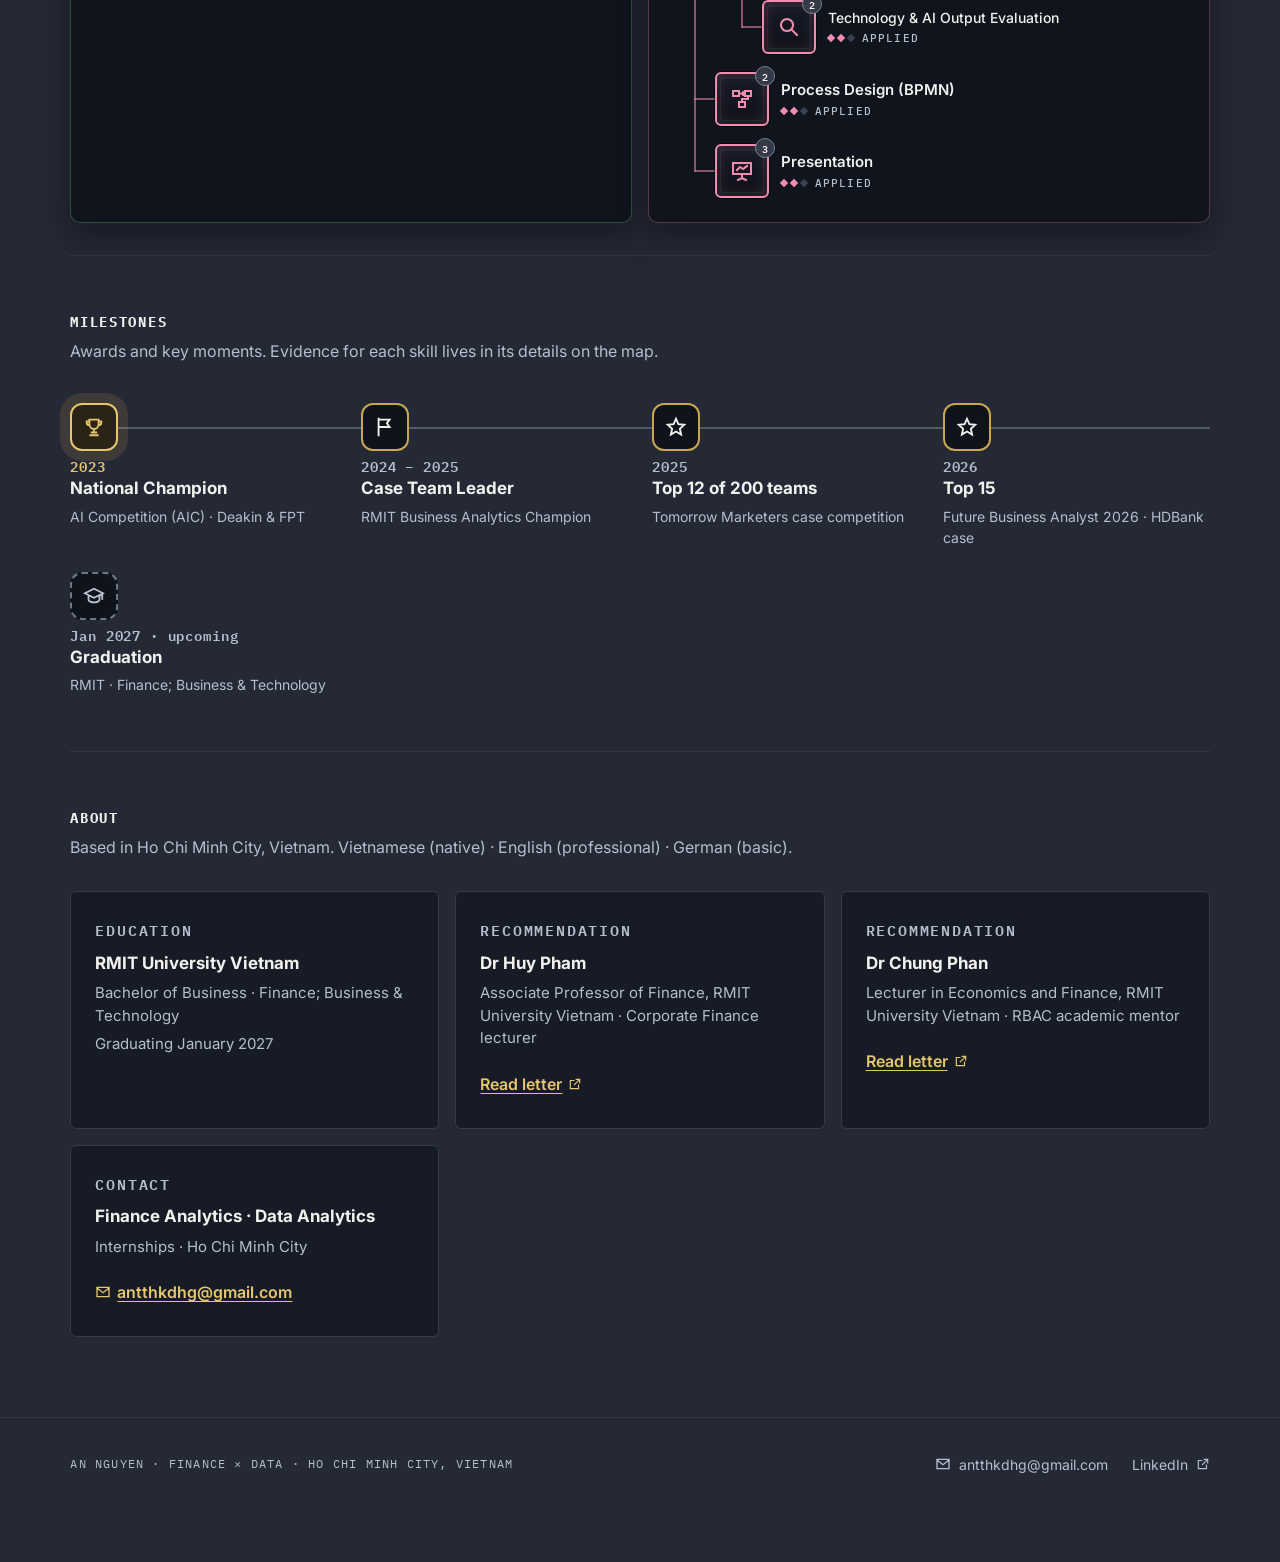
==== commit 74df6daf: "Add Shopee panel, blockchain trade finance, Ripple and China–Korea regulation projects New governanc" ====
--- a/index.html
+++ b/index.html
@@ -13,7 +13,7 @@
   <link rel="preconnect" href="https://fonts.googleapis.com">
   <link rel="preconnect" href="https://fonts.gstatic.com" crossorigin>
   <link href="https://fonts.googleapis.com/css2?family=IBM+Plex+Mono:wght@400;500;600;700&family=Inter:wght@400;500;600;700&family=Pixelify+Sans:wght@600;700&display=swap" rel="stylesheet">
-  <link rel="stylesheet" href="assets/css/style.css?v=202610260407">
+  <link rel="stylesheet" href="assets/css/style.css?v=202610260441">
 </head>
 <body>
   <a class="skip-link" href="#main">Skip to content</a>
@@ -93,10 +93,10 @@
   </aside>
   <div class="preview" id="preview" aria-hidden="true"></div>
 
-  <script src="assets/js/bg.js?v=202610260407" defer></script>
-  <script src="assets/js/data.js?v=202610260407"></script>
-  <script src="assets/js/common.js?v=202610260407"></script>
-  <script src="assets/js/preview.js?v=202610260407"></script>
-  <script src="assets/js/map.js?v=202610260407"></script>
+  <script src="assets/js/bg.js?v=202610260441" defer></script>
+  <script src="assets/js/data.js?v=202610260441"></script>
+  <script src="assets/js/common.js?v=202610260441"></script>
+  <script src="assets/js/preview.js?v=202610260441"></script>
+  <script src="assets/js/map.js?v=202610260441"></script>
 </body>
 </html>
--- a/assets/css/style.css
+++ b/assets/css/style.css
@@ -693,3 +693,50 @@
 .tools li span span { display: block; font-size: 13px; line-height: 1.45; color: var(--text-secondary); margin-top: 2px; }
 .frow--wide { grid-template-columns: 1fr; }
 .frow--wide .fig--hero .fig__btn img { max-height: none; }
+/* comparison tables, existing/proposed toggle, established/proposed/open, edition notes */
+.mtx { margin-top: 22px; }
+.mtx:first-child { margin-top: 6px; }
+.step__b .mtx h4 { margin: 0 0 4px; font-family: var(--font-sans); font-size: 16px; font-weight: 600; letter-spacing: 0; text-transform: none; color: var(--text-primary); }
+.mtx__note { margin: 0 0 10px; font-size: 13px; color: var(--text-secondary); }
+.mtx__scroll { overflow-x: auto; border: 1px solid var(--border-subtle); border-radius: 8px; }
+.mtx__scroll:focus-visible { outline: 2px solid var(--border-active); outline-offset: 2px; }
+.mtx table { width: 100%; border-collapse: collapse; font-size: 14px; line-height: 1.5; }
+.mtx th, .mtx td { padding: 10px 14px; text-align: left; vertical-align: top; border-top: 1px solid var(--border-subtle); }
+.mtx td + td, .mtx th + td { border-left: 1px solid var(--border-subtle); }
+.mtx thead th { border-top: 0; background: var(--card); font-family: var(--font-mono); font-size: 11px; font-weight: 600; letter-spacing: 0.1em; text-transform: uppercase; color: var(--text-secondary); }
+.mtx thead th + th { border-left: 1px solid var(--border-subtle); }
+.mtx tbody th { font-weight: 600; color: var(--text-primary); min-width: 140px; }
+.mtx td { color: var(--text-secondary); }
+.mtx td:last-child { color: var(--text-primary); }
+.cmp { margin-top: 6px; }
+.step__b .cmp > h4 { margin-top: 0; }
+.cmp__tabs { display: flex; flex-wrap: wrap; gap: 8px; margin-bottom: 14px; }
+.cmp__tabs .seg[aria-selected="true"] { background: var(--accent-gold); border-color: var(--accent-gold); color: var(--on-gold); font-weight: 600; }
+.cmp__tabs .seg:focus-visible { outline: 2px solid var(--border-active); outline-offset: 2px; }
+.cmp__panel[hidden] { display: none; }
+.cmp__notes { margin: 0 0 14px; padding: 0; list-style: none; counter-reset: cmp; display: grid; grid-template-columns: repeat(auto-fit, minmax(220px, 1fr)); gap: 10px; }
+.cmp__notes li { counter-increment: cmp; position: relative; padding: 12px 14px 12px 44px; background: var(--card); border: 1px solid var(--border-subtle); border-radius: 8px; font-size: 14px; line-height: 1.5; }
+.cmp__notes li::before { content: counter(cmp); position: absolute; left: 12px; top: 11px; width: 22px; height: 22px; display: grid; place-items: center; border-radius: 50%; background: var(--accent-gold); color: var(--on-gold); font-family: var(--font-mono); font-size: 12px; font-weight: 700; }
+.cmp__figs { display: grid; gap: 14px; }
+.cmp__figs .fig--hero .fig__btn img { max-height: none; }
+.triad { display: grid; grid-template-columns: repeat(3, minmax(0, 1fr)); gap: 10px; }
+.triad__c { padding: 12px 14px; background: var(--card); border: 1px solid var(--border-subtle); border-top: 3px solid var(--tc, var(--border-default)); border-radius: 8px; }
+.triad__c.is-est { --tc: var(--accent-data); }
+.triad__c.is-prop { --tc: var(--accent-gold-hi); }
+.triad__c.is-open { --tc: #F08CAE; }
+.triad__c h5 { margin: 0 0 6px; font-family: var(--font-mono); font-size: 11px; font-weight: 600; letter-spacing: 0.1em; text-transform: uppercase; color: var(--text-primary); }
+.triad__c .list { margin: 0; padding-left: 18px; font-size: 14px; line-height: 1.5; }
+.corr { margin-top: 22px; padding: 14px 18px; border: 1px dashed var(--border-default); border-radius: 8px; }
+.step__b .corr h4 { margin-top: 0; }
+.corr__intro { margin: 0 0 10px; font-size: 14px; color: var(--text-secondary); }
+.corr ul { margin: 0; padding-left: 18px; display: grid; gap: 8px; font-size: 14px; line-height: 1.55; }
+@media (max-width: 759px) {
+  .triad { grid-template-columns: 1fr; }
+  .mtx__scroll { overflow: visible; border: 0; }
+  .mtx table, .mtx tbody, .mtx tr, .mtx th, .mtx td { display: block; width: 100%; }
+  .mtx thead { position: absolute; width: 1px; height: 1px; overflow: hidden; clip: rect(0 0 0 0); }
+  .mtx tr { border: 1px solid var(--border-subtle); border-radius: 8px; margin-bottom: 10px; overflow: hidden; }
+  .mtx th, .mtx td { border: 0 !important; padding: 8px 14px; }
+  .mtx tbody th { background: var(--card); }
+  .mtx td::before { content: attr(data-label); display: block; font-family: var(--font-mono); font-size: 11px; letter-spacing: 0.1em; text-transform: uppercase; color: var(--text-muted); margin-bottom: 2px; }
+}
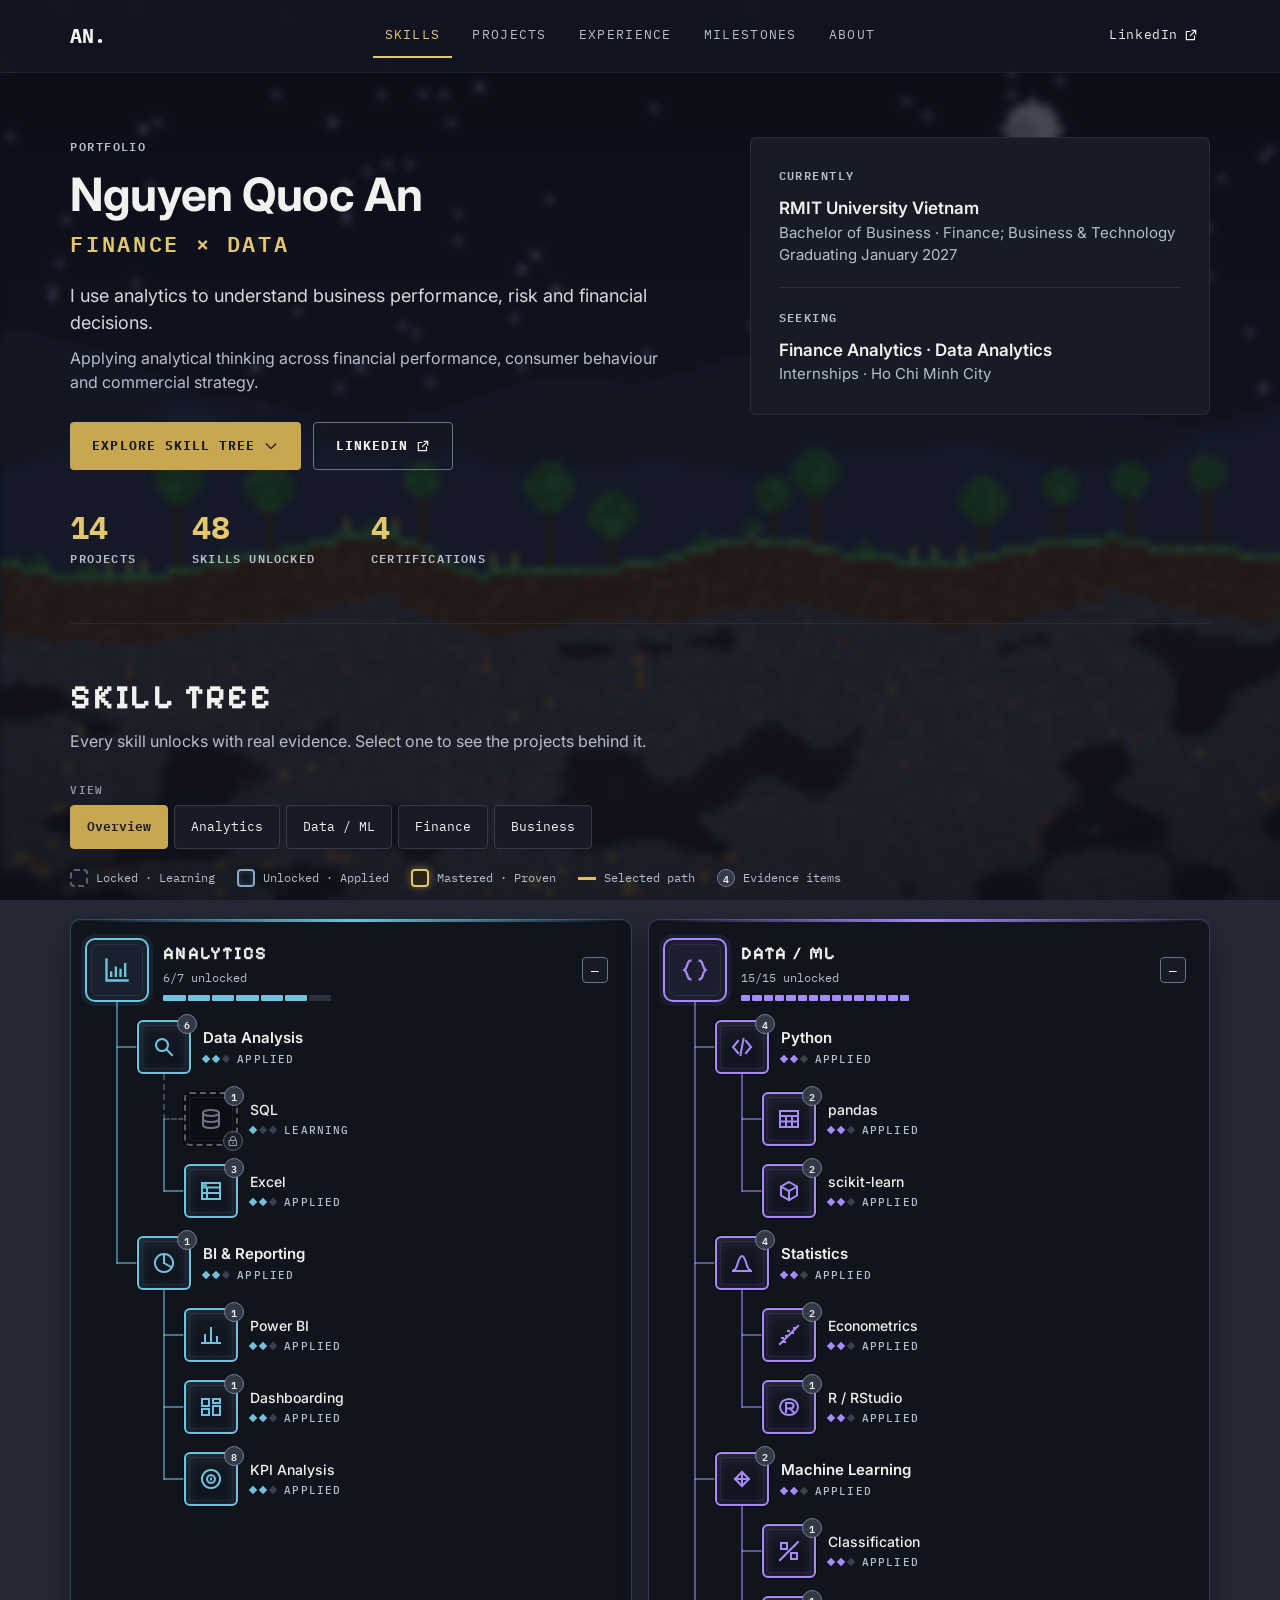
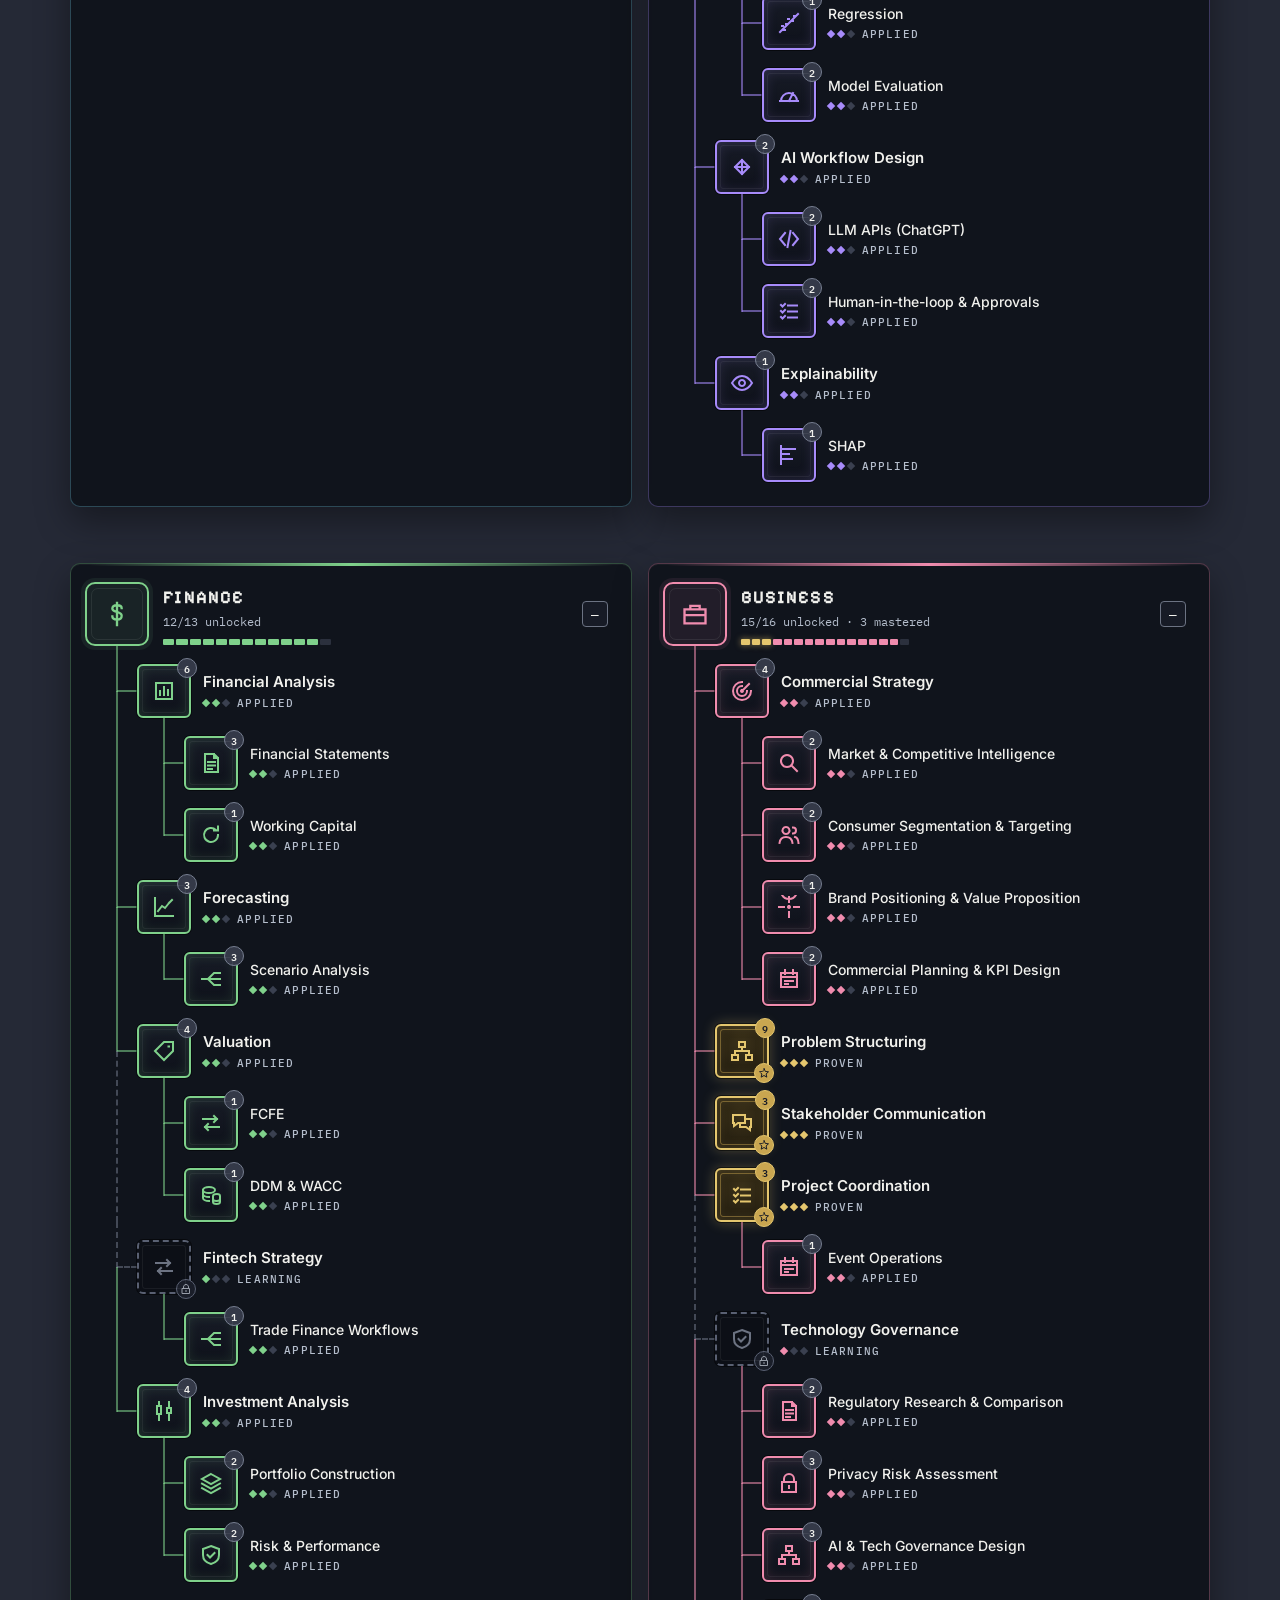
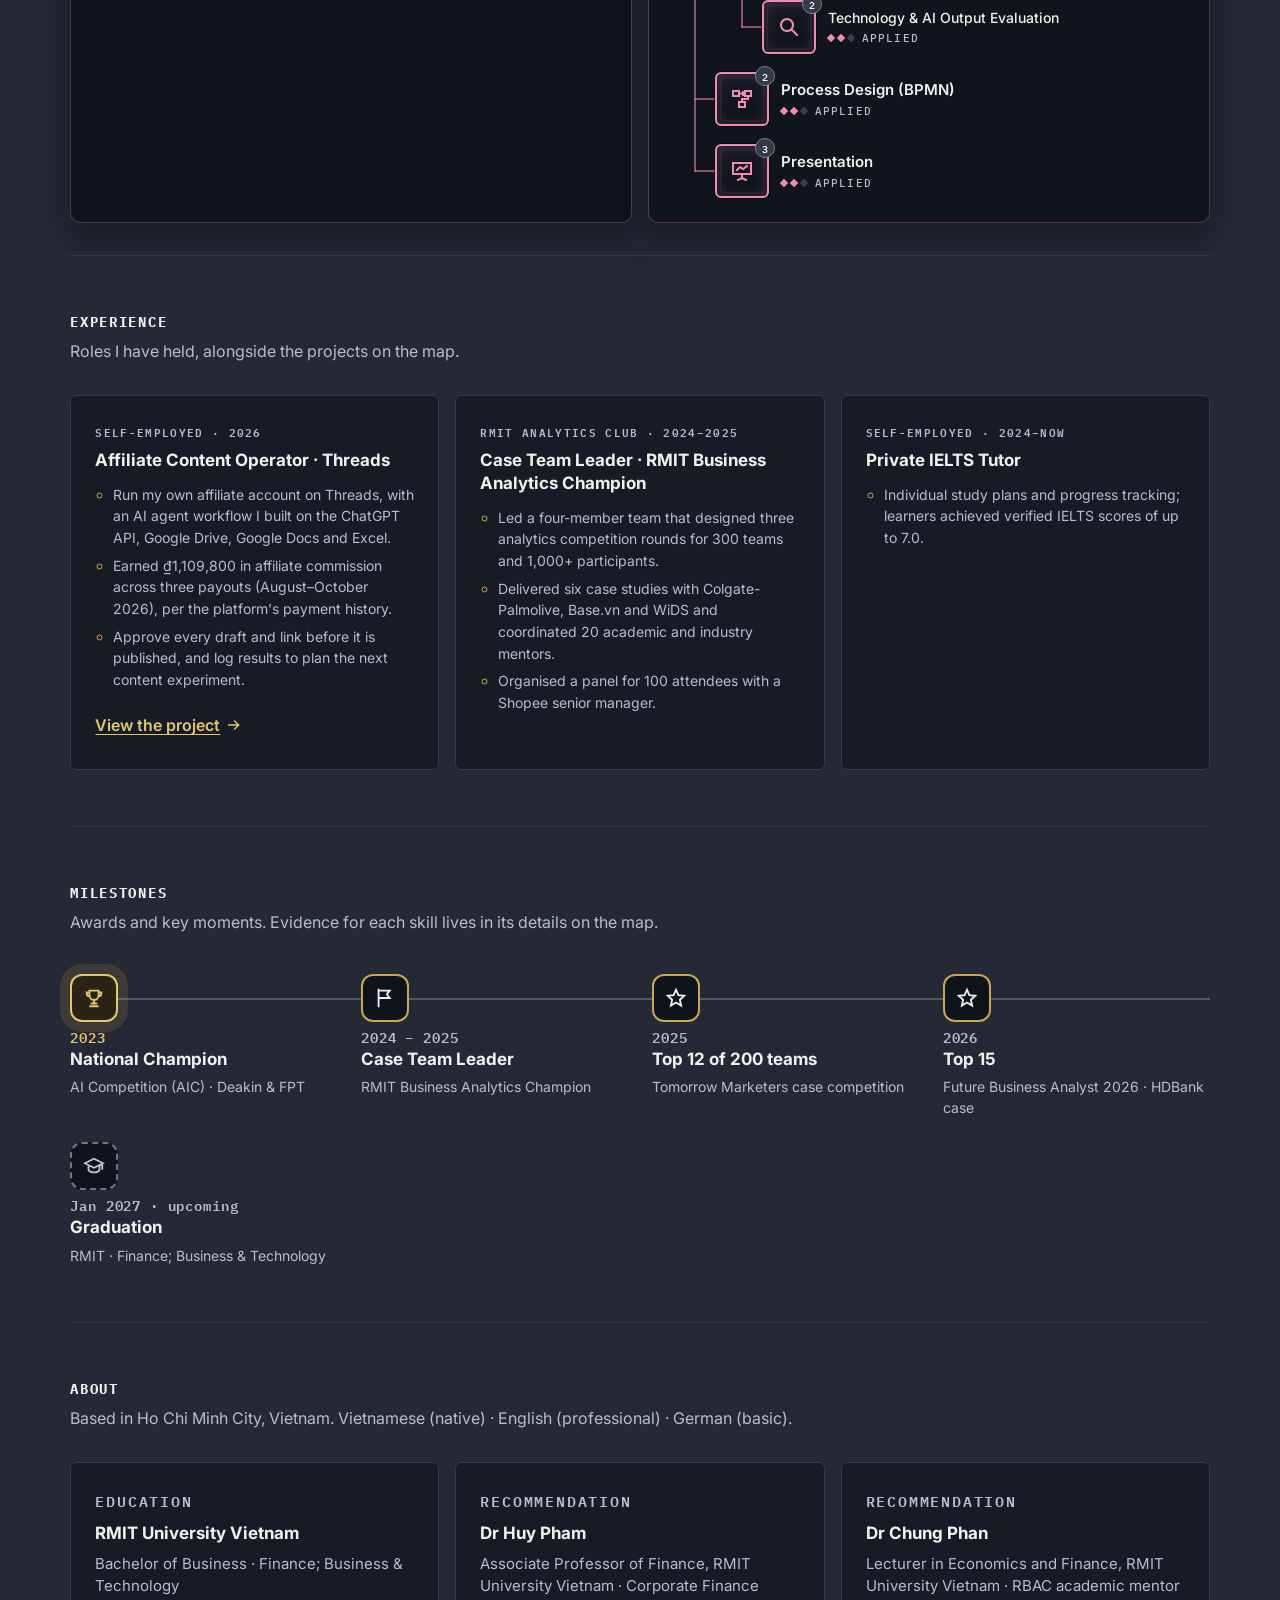
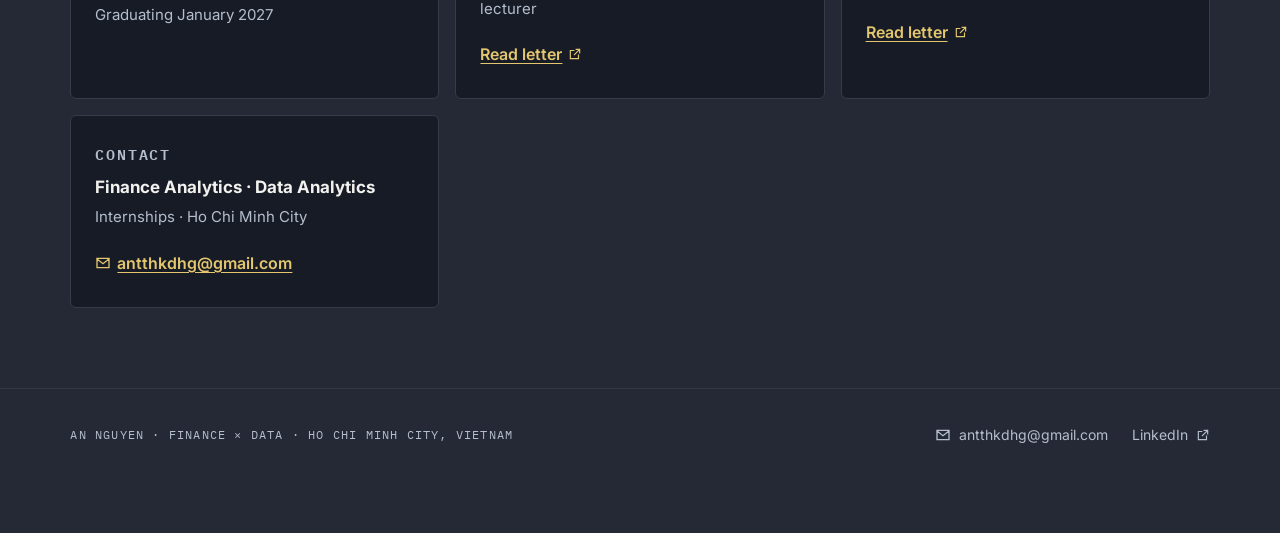
==== commit be00618c: "Add affiliate earnings to the Threads agent project and an Experience section Commission payouts fro" ====
--- a/index.html
+++ b/index.html
@@ -13,7 +13,7 @@
   <link rel="preconnect" href="https://fonts.googleapis.com">
   <link rel="preconnect" href="https://fonts.gstatic.com" crossorigin>
   <link href="https://fonts.googleapis.com/css2?family=IBM+Plex+Mono:wght@400;500;600;700&family=Inter:wght@400;500;600;700&family=Pixelify+Sans:wght@600;700&display=swap" rel="stylesheet">
-  <link rel="stylesheet" href="assets/css/style.css?v=202610260441">
+  <link rel="stylesheet" href="assets/css/style.css?v=202610260508">
 </head>
 <body>
   <a class="skip-link" href="#main">Skip to content</a>
@@ -67,6 +67,15 @@
 
     <div class="container"><hr class="divider"></div>
 
+    <!-- Experience -->
+    <section class="block container" id="experience" aria-labelledby="xp-title">
+      <h2 class="section-title" id="xp-title">Experience</h2>
+      <p class="section-sub">Roles I have held, alongside the projects on the map.</p>
+      <ul class="xp-grid" id="xp-list"></ul>
+    </section>
+
+    <div class="container"><hr class="divider"></div>
+
     <!-- Milestones -->
     <section class="block container" id="milestones" aria-labelledby="ms-title">
       <h2 class="section-title" id="ms-title">Milestones</h2>
@@ -93,10 +102,10 @@
   </aside>
   <div class="preview" id="preview" aria-hidden="true"></div>
 
-  <script src="assets/js/bg.js?v=202610260441" defer></script>
-  <script src="assets/js/data.js?v=202610260441"></script>
-  <script src="assets/js/common.js?v=202610260441"></script>
-  <script src="assets/js/preview.js?v=202610260441"></script>
-  <script src="assets/js/map.js?v=202610260441"></script>
+  <script src="assets/js/bg.js?v=202610260508" defer></script>
+  <script src="assets/js/data.js?v=202610260508"></script>
+  <script src="assets/js/common.js?v=202610260508"></script>
+  <script src="assets/js/preview.js?v=202610260508"></script>
+  <script src="assets/js/map.js?v=202610260508"></script>
 </body>
 </html>
--- a/assets/css/style.css
+++ b/assets/css/style.css
@@ -740,3 +740,9 @@
   .mtx tbody th { background: var(--card); }
   .mtx td::before { content: attr(data-label); display: block; font-family: var(--font-mono); font-size: 11px; letter-spacing: 0.1em; text-transform: uppercase; color: var(--text-muted); margin-bottom: 2px; }
 }
+/* experience */
+.xp-grid { list-style: none; margin: 32px 0 0; padding: 0; display: grid; grid-template-columns: repeat(auto-fit, minmax(300px, 1fr)); gap: 16px; }
+.role-card .kicker { font-size: 11px; }
+.role-card h3 { margin-top: 8px; line-height: 1.35; }
+.role-card__list { margin: 12px 0 0; padding-left: 18px; display: grid; gap: 6px; font-size: 14px; line-height: 1.55; color: var(--text-secondary); }
+.role-card__list li::marker { color: var(--accent-gold); }
